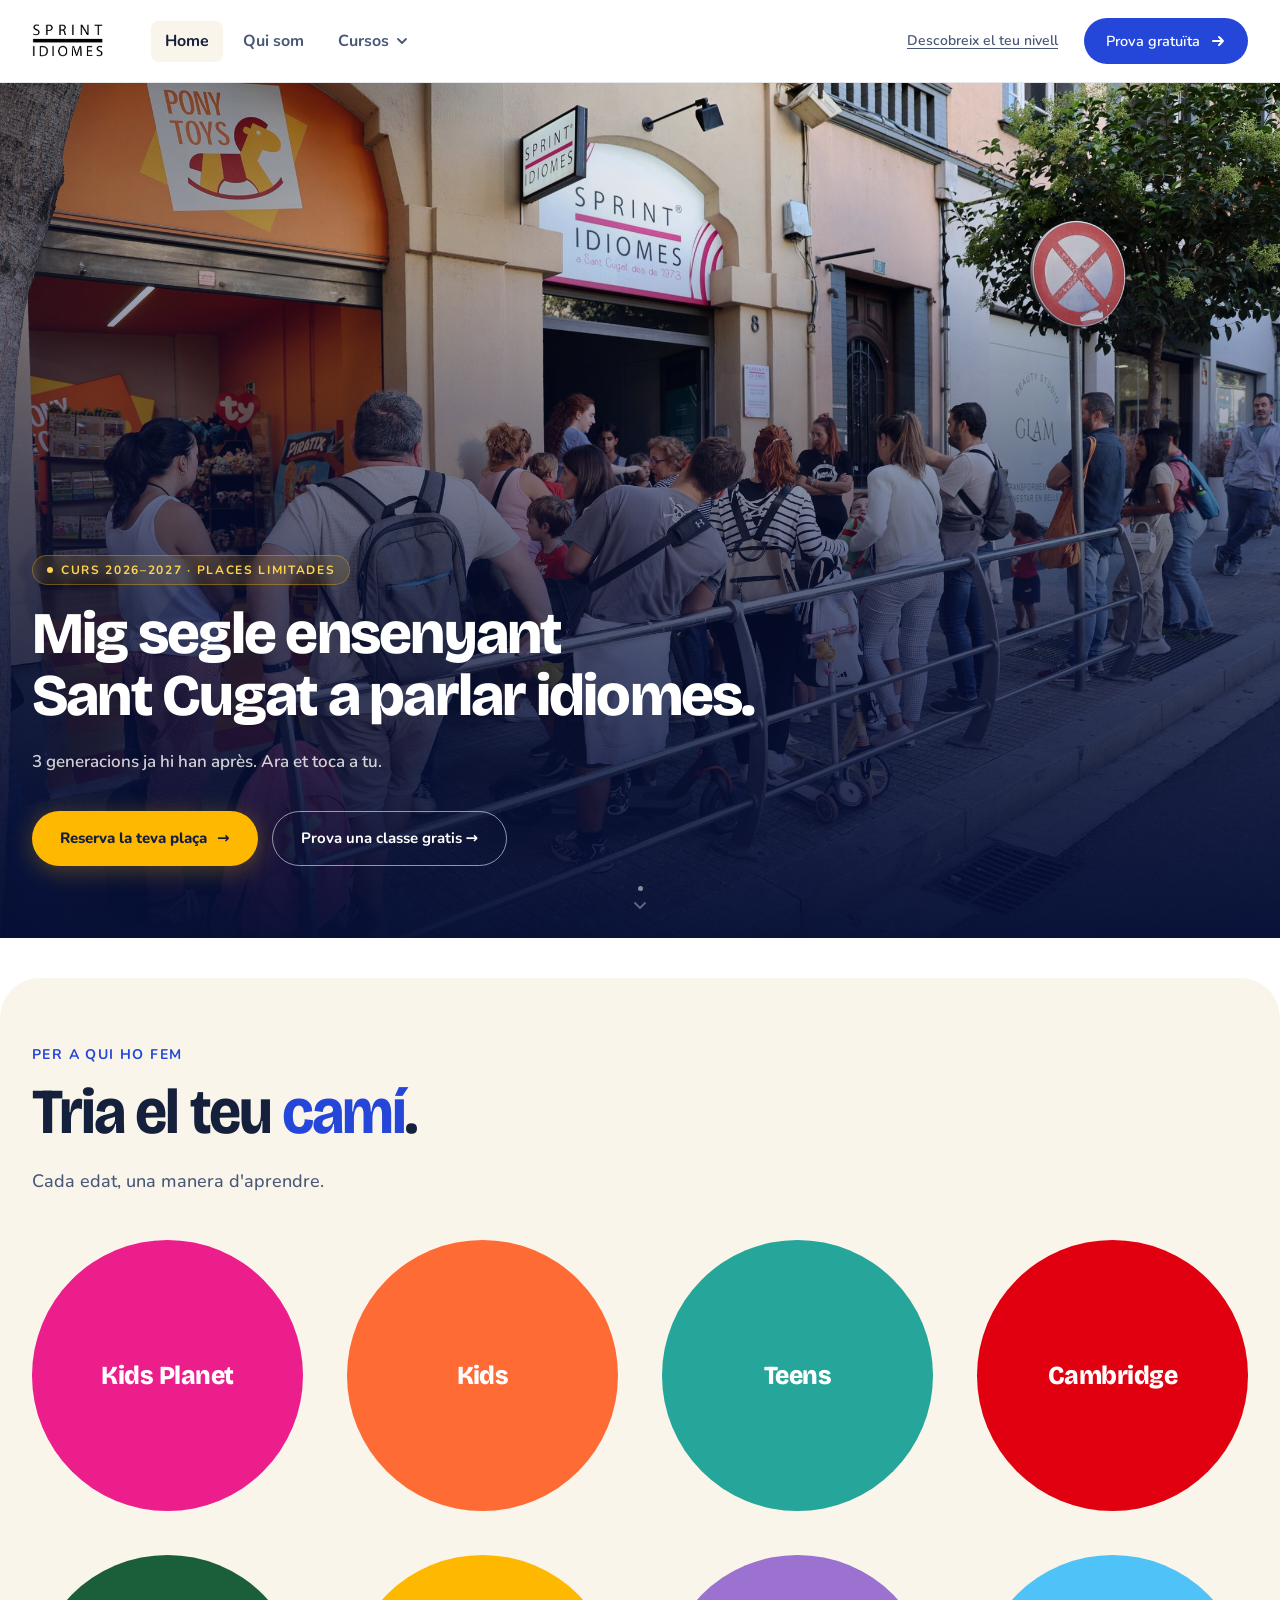
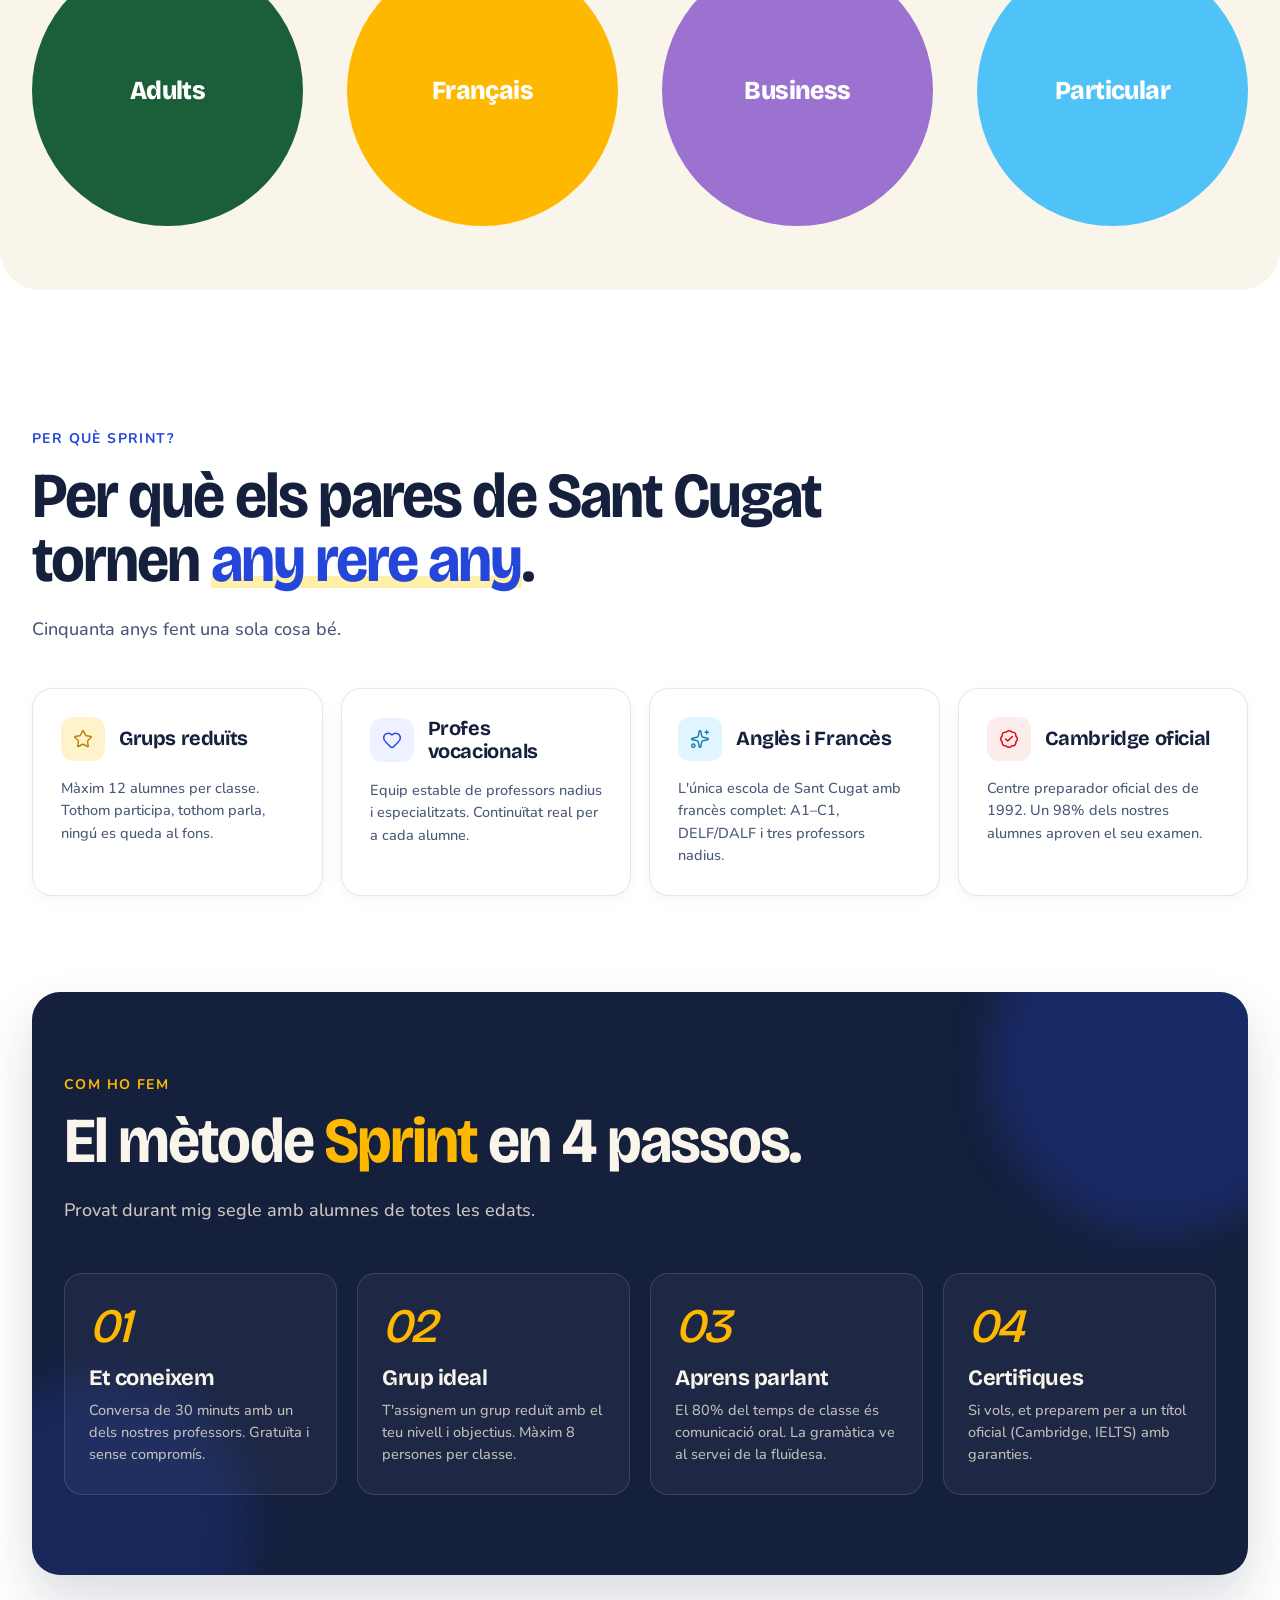
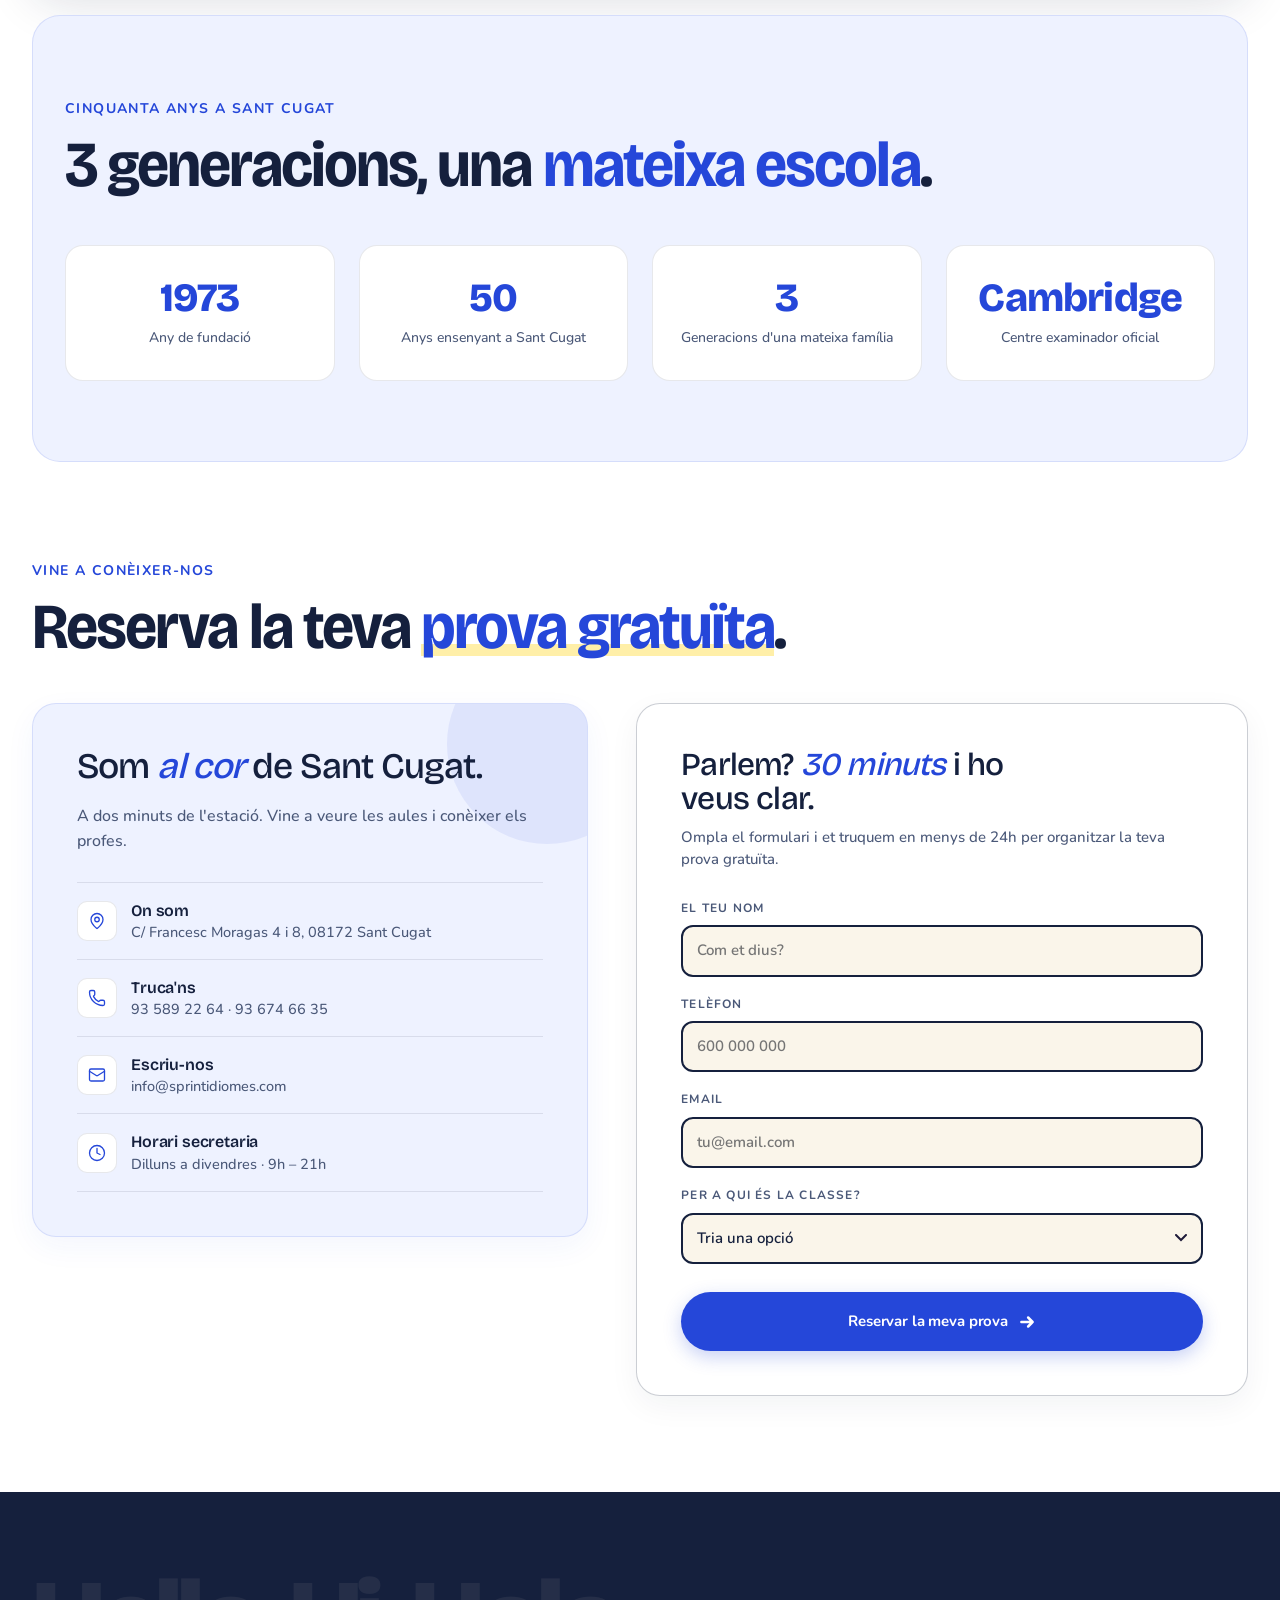
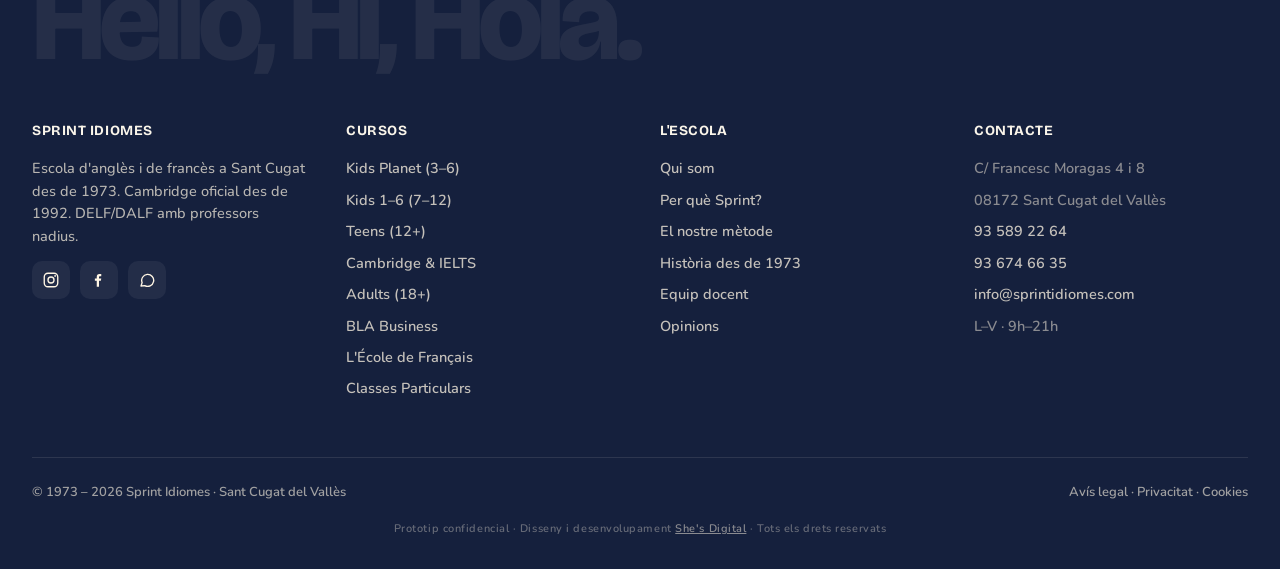
==== index.html @ 9c5e2394 "Desapila les icones de les targetes "per què" i treu l'accent de vora - Icona i títol ara en línia (" ====
<!doctype html>
<html lang="ca">
<head>
<meta charset="utf-8" />
<meta name="viewport" content="width=device-width,initial-scale=1" />
<title>Sprint Idiomes · Escola d'anglès i de francès a Sant Cugat des de 1973</title>
<meta name="description" content="Anglès i francès per a nens, joves, adults i empreses a Sant Cugat. Kids, Teens, Adults, Cambridge, IELTS, DELF/DALF i BLA Business. 50 anys formant idiomes." />
<script>
  /* Si s'arriba amb una àncora (p.ex. des d'una altra pàgina cap a #contacte),
     evita l'scroll animat per tota la pàgina: salta a l'instant i recupera
     el scroll suau només per als clics posteriors dins la mateixa pàgina. */
  if (location.hash) {
    document.documentElement.style.scrollBehavior = 'auto';
    window.addEventListener('load', function () {
      setTimeout(function () { document.documentElement.style.scrollBehavior = ''; }, 0);
    });
  }
</script>
<link rel="preconnect" href="https://fonts.googleapis.com">
<link rel="preconnect" href="https://fonts.gstatic.com" crossorigin>
<link href="https://fonts.googleapis.com/css2?family=Bricolage+Grotesque:opsz,wdth,wght@12..96,75..100,300..700&family=Nunito:wght@400;500;600;700&display=swap" rel="stylesheet">
<style>
:root{
  --cream:#FAF5EA;
  --cream-2:#F1E9D5;
  --ink:#15203D;
  --ink-soft:#4A5878;
  --blue:#2547D9;
  --blue-soft:#3B5DE8;
  --yellow:#FFB800;
  --yellow-soft:#FFEFA8;
  --accent:#2547D9;
  --pink:#F2DACC;
  --sky:#D9E2EF;
  --mint:#D7E2D5;
  --violet:#DDD8EA;
  --line:rgba(21,32,61,.1);
  --line-strong:rgba(21,32,61,.22);
  --font-display:"Bricolage Grotesque",ui-sans-serif,system-ui,sans-serif;
  --font-body:"Nunito",ui-sans-serif,system-ui,sans-serif;
}
*{box-sizing:border-box;margin:0;padding:0}
html{scroll-behavior:smooth}
body{
  font-family:var(--font-body);
  background:#ffffff;
  color:var(--ink);
  line-height:1.55;
  font-size:16px;
  overflow-x:hidden;
  font-weight:500;
}
img{max-width:100%;display:block}
a{color:inherit;text-decoration:none}
button{font:inherit;cursor:pointer;border:none;background:none;color:inherit}

/* ---------- FOCUS (teclat) ---------- */
:focus-visible{outline:2px solid var(--yellow);outline-offset:3px;border-radius:inherit}

/* ---------- BG DECORATION ---------- */
.bg-shapes{display:none}

main, nav, footer{position:relative;z-index:1}

/* ---------- NAV ---------- */
.nav{
  position:sticky;top:0;z-index:200;
  background:rgba(255,255,255,.95);
  backdrop-filter:blur(14px);
  -webkit-backdrop-filter:blur(14px);
  border-bottom:1px solid var(--line);
}
.nav-inner{
  max-width:1480px;margin:0 auto;
  padding:18px 32px;
  display:flex;align-items:center;justify-content:space-between;gap:24px;
}
.logo{
  display:inline-flex;flex-direction:column;align-items:stretch;
  font-family:var(--font-display);
  font-weight:500;
  font-size:13px;
  letter-spacing:.12em;
  line-height:1;
  color:var(--ink);
  font-variation-settings:"wdth" 100;
  text-transform:uppercase;
  padding:2px 0;
}
.logo .lw{display:block;text-align:center}
.logo .lr{
  display:block;
  height:3px;
  background:var(--ink);
  margin:4px 0;
  border-radius:1px;
}
.logo:hover{color:var(--blue)}
.logo:hover .lr{background:var(--blue);transition:background .2s}
.logo .lw,.logo .lr{transition:all .2s}
.nav-links{
  display:flex;gap:30px;
  font-size:15px;
  font-weight:600;
}
.nav-links a{
  position:relative;padding:4px 0;color:var(--ink-soft);
  transition:color .2s;
}
.nav-links a:hover{color:var(--blue)}
.nav-links a::after{
  content:"";position:absolute;left:0;bottom:-2px;
  width:0;height:3px;background:var(--yellow);border-radius:3px;
  transition:width .3s ease;
}
.nav-links a:hover::after{width:100%}
.nav-cta{display:flex;gap:12px;align-items:center}
.btn{
  display:inline-flex;align-items:center;gap:10px;
  padding:12px 22px;
  border-radius:100px;
  font-size:15px;
  font-weight:600;
  transition:all .25s ease;
  border:1px solid transparent;
  font-family:var(--font-body);
}
.btn-ghost{color:var(--ink);border-color:var(--line-strong);background:transparent}
.btn-ghost:hover{background:var(--ink);color:var(--cream);border-color:var(--ink)}
.btn-yellow{background:var(--yellow);color:var(--ink);box-shadow:0 6px 18px rgba(255,184,0,.25)}
.btn-yellow:hover{transform:translateY(-2px);box-shadow:0 12px 28px rgba(255,184,0,.35)}
.btn .arrow{width:16px;height:16px;transition:transform .25s}
.btn:hover .arrow{transform:translateX(4px)}
.btn-lang{
  font-size:12px;color:var(--ink-soft);
  border:1px solid var(--line-strong);padding:8px 12px;border-radius:100px;
  font-weight:600;letter-spacing:.04em;background:transparent;
}
.btn-lang:hover{border-color:var(--ink);color:var(--ink)}

/* ---------- PORTADA CAMPANYA ---------- */
/* Carrusel de fotos — per canviar-les, substitueix els fitxers a img-portada/ */
.portada-slideshow{
  position:absolute;inset:0;
  z-index:0;
}
.portada-slide{
  position:absolute;inset:0;
  background-size:cover;
  background-position:center 35%;
  opacity:0;
  transition:opacity 1.8s ease-in-out;
}
.portada-slide.is-active{opacity:1}
.portada{
  position:relative;
  height:95vh;
  min-height:580px;
  max-height:980px;
  overflow:hidden;
  display:flex;
  flex-direction:column;
  justify-content:flex-end;
  /* Placeholder quan no hi ha imatge: gradient de marca amb profunditat */
  background:
    radial-gradient(ellipse 80% 60% at 70% 30%, rgba(37,71,217,.25) 0%, transparent 70%),
    linear-gradient(160deg, #060F36 0%, #0D1A55 45%, #111E60 100%);
}
/* Filigrana "1973" de fons — dona profunditat sense imatge */
.portada-deco{
  position:absolute;
  right:-20px;top:50%;
  transform:translateY(-55%);
  font-family:var(--font-display);
  font-size:clamp(180px,28vw,400px);
  font-weight:900;letter-spacing:-0.05em;line-height:1;
  color:rgba(255,255,255,.035);
  user-select:none;pointer-events:none;
  z-index:1;
}
.portada-overlay{
  position:absolute;inset:0;z-index:2;
  background:
    linear-gradient(to top, rgba(6,15,54,.97) 0%, rgba(6,15,54,.65) 40%, rgba(6,15,54,.08) 80%, transparent 100%),
    linear-gradient(to right, rgba(6,15,54,.35) 0%, transparent 55%);
  pointer-events:none;
}
.portada-content{
  position:relative;z-index:3;
  width:100%;max-width:1480px;
  margin:0 auto;
  padding:0 32px 72px;
}
.portada-badge{
  display:inline-flex;align-items:center;gap:8px;
  background:rgba(255,184,0,.1);
  border:1px solid rgba(255,184,0,.35);
  color:#FFD54F;
  font-family:var(--font-body);
  font-size:12px;font-weight:700;letter-spacing:.14em;text-transform:uppercase;
  border-radius:99px;padding:5px 14px;
  margin-bottom:18px;
  backdrop-filter:blur(6px);
}
.portada-dot{
  width:6px;height:6px;border-radius:50%;
  background:#FFD54F;
  animation:pd-pulse 2s ease-in-out infinite;
  flex-shrink:0;
}
@keyframes pd-pulse{0%,100%{opacity:1}50%{opacity:.25}}
.portada-title{
  font-family:var(--font-display);
  font-size:clamp(34px,4.6vw,64px);
  font-weight:900;letter-spacing:-0.03em;line-height:1.05;
  color:#fff;
  margin:0 0 22px;
  max-width:760px;
}
.portada-sub{
  font-family:var(--font-body);
  font-size:17px;font-weight:600;
  color:rgba(255,255,255,.80);
  margin:0 0 36px;
}
/* Grup CTA: botó primari + link secundari */
.portada-cta-group{
  display:flex;align-items:center;gap:22px;
  flex-wrap:wrap;
  margin-bottom:28px;
}
.portada-ctas{display:flex;gap:14px;flex-wrap:wrap}
.portada-cta{
  display:inline-flex;align-items:center;gap:10px;
  background:var(--yellow);color:var(--ink);
  font-family:var(--font-body);font-size:15px;font-weight:800;
  border-radius:100px;padding:15px 28px;
  text-decoration:none;
  transition:background .2s,transform .15s,box-shadow .2s;
  box-shadow:0 4px 24px rgba(255,184,0,.3);
  white-space:nowrap;
}
.portada-cta span{display:inline-block;transition:transform .2s}
.portada-cta-ghost{
  display:inline-flex;align-items:center;gap:10px;
  color:#fff;
  font-family:var(--font-body);font-size:15px;font-weight:700;
  border:1.5px solid rgba(255,255,255,.55);
  border-radius:100px;padding:15px 28px;
  text-decoration:none;
  white-space:nowrap;
  transition:border-color .2s,background .2s;
}
.portada-cta-ghost:hover{border-color:#fff;background:rgba(255,255,255,.1)}
.portada-cta:hover{background:#FFD000;transform:translateY(-2px);box-shadow:0 8px 32px rgba(255,184,0,.45)}
.portada-cta:hover span{transform:translateX(4px)}
.portada-cta-sec{
  font-family:var(--font-body);font-size:14px;font-weight:600;
  color:rgba(255,255,255,.88);
  text-decoration:none;
  display:inline-flex;align-items:center;gap:6px;
  transition:color .2s;
  white-space:nowrap;
}
.portada-cta-sec:hover{color:rgba(255,255,255,.9)}
/* Tira de confiança sota el CTA */
.portada-trust{
  display:flex;align-items:center;
  flex-wrap:wrap;gap:0;
}
.portada-trust-item{
  font-family:var(--font-body);
  font-size:12px;
  color:rgba(255,255,255,.82);
  display:flex;align-items:center;gap:5px;
  line-height:1;
}
.portada-trust-item strong{color:rgba(255,255,255,.7);font-weight:700}
.portada-trust-sep{
  width:1px;height:14px;
  background:rgba(255,255,255,.12);
  margin:0 14px;
}
/* Indicador de scroll */
.portada-scroll{
  position:absolute;
  bottom:24px;left:50%;
  transform:translateX(-50%);
  z-index:4;
  display:flex;flex-direction:column;align-items:center;gap:5px;
  animation:pd-scroll 2.4s ease-in-out infinite;
  cursor:pointer;
}
.portada-scroll-dot{
  width:5px;height:5px;border-radius:50%;
  background:rgba(255,255,255,.5);
}
.portada-scroll svg{
  width:18px;height:18px;
  stroke:rgba(255,255,255,.35);
  display:block;
}
@keyframes pd-scroll{
  0%,100%{transform:translateX(-50%) translateY(0);opacity:.6}
  50%{transform:translateX(-50%) translateY(6px);opacity:.9}
}

/* ---------- HERO ---------- */
.hero{
  position:relative;
  padding:50px 32px 60px;
  max-width:1320px;margin:0 auto;
  overflow:hidden;
}
.hero-grid{
  display:grid;
  grid-template-columns:1fr;
}
.hero-badge{
  display:inline-flex;align-items:center;gap:8px;
  background:var(--cream-2);
  border:1px solid var(--line-strong);
  padding:8px 16px;border-radius:100px;
  font-size:13px;font-weight:600;
  color:var(--ink);
  margin-bottom:24px;
  box-shadow:0 2px 8px rgba(21,32,61,.04);
}
.hero-badge .pulse{
  width:8px;height:8px;border-radius:50%;background:var(--blue);
  animation:pulse 1.4s ease-in-out infinite;
}
@keyframes pulse{
  0%,100%{transform:scale(1);opacity:1}
  50%{transform:scale(1.4);opacity:.7}
}
.hero-title{
  font-family:var(--font-display);
  font-weight:700;
  font-size:clamp(40px,5vw,68px);
  line-height:1;
  letter-spacing:-0.03em;
  font-variation-settings:"wdth" 90;
  color:var(--ink);
  margin-bottom:24px;
}
.hero-title .scribble{
  position:relative;display:inline-block;color:var(--blue);
  font-style:italic;
}
.hero-rotator{
  display:inline-flex;align-items:baseline;
  height:1em;overflow:hidden;vertical-align:baseline;
}
.hero-rotator-track{
  display:flex;flex-direction:column;
  animation:rot 12s steps(1) infinite;
}
.hero-rotator-track > span{
  height:1em;line-height:1;white-space:nowrap;
  color:var(--blue);
}
@keyframes rot{
  0%,18%{transform:translateY(0)}
  20%,38%{transform:translateY(-1em)}
  40%,58%{transform:translateY(-2em)}
  60%,78%{transform:translateY(-3em)}
  80%,98%{transform:translateY(-4em)}
  100%{transform:translateY(-5em)}
}
.hero-body-row{
  display:flex;align-items:center;gap:56px;
  margin-bottom:40px;
}
.hero-lead{
  font-size:19px;line-height:1.6;color:var(--ink-soft);
  flex:1;margin-bottom:0;
}
.hero-lead strong{color:var(--ink);font-weight:800}
.hero-actions{display:flex;gap:14px;flex-wrap:wrap;flex-shrink:0;margin-bottom:0}
.hero-actions .btn{font-size:15px;padding:16px 26px}
.hero-meta-row{
  display:grid;
  grid-template-columns:repeat(4,1fr);
  gap:0;
  padding-top:28px;border-top:1px solid var(--line);
  margin-top:8px;
}
.meta-stat{
  padding:0 32px;
  border-right:1px solid var(--line);
}
.meta-stat:first-child{padding-left:0}
.meta-stat:last-child{border-right:none;padding-right:0}
.meta-stat .n{
  font-family:var(--font-display);
  font-weight:800;
  font-size:38px;line-height:1;color:var(--ink);
  letter-spacing:-0.03em;
}
.meta-stat .n .accent{color:var(--blue)}
.meta-stat .l{
  font-size:13px;font-weight:600;color:var(--ink-soft);
  margin-top:6px;
}


/* ---------- SECTION ---------- */
section{padding:96px 32px;max-width:1480px;margin:0 auto;position:relative}
section#metode,section#opinions{padding-top:0;padding-bottom:0}
.eyebrow{
  font-family:var(--font-body);
  font-size:14px;
  color:var(--blue);
  font-weight:700;
  letter-spacing:.1em;
  text-transform:uppercase;
  display:inline-flex;align-items:center;gap:8px;
  margin-bottom:14px;
}
.section-title{
  font-family:var(--font-display);
  font-weight:700;
  font-size:clamp(36px,5vw,72px);
  line-height:1;
  letter-spacing:-0.03em;
  font-variation-settings:"wdth" 92;
  max-width:880px;
  margin-bottom:24px;
}
.section-title em{font-style:normal;color:var(--blue)}
.section-title .hl{
  position:relative;
  display:inline-block;
  font-style:normal;
  color:var(--blue);
}
.section-title .hl::after{
  content:"";position:absolute;
  left:0;right:0;bottom:.06em;
  height:.18em;
  background:var(--yellow-soft);
  z-index:-1;
}
.section-lead{font-size:18px;color:var(--ink-soft);max-width:580px;line-height:1.55;margin-top:14px}
.section-head{
  margin-bottom:44px;
}

/* ---------- AUDIENCE BUBBLES ---------- */
#per-a-qui{
  background:var(--cream);
  border-radius:40px;
  padding-top:64px;
  padding-bottom:64px;
  margin-top:40px;
  margin-bottom:40px;
}
.audience{
  display:grid;
  grid-template-columns:repeat(4,1fr);
  gap:44px;
  margin-top:32px;
}
.bubble{
  position:relative;
  aspect-ratio:1/1;
  width:100%;min-height:0;min-width:0;
  max-width:300px;margin:0 auto;
  border-radius:50%;
  border:none;
  display:flex;
  flex-direction:column;
  align-items:center;justify-content:center;
  text-align:center;padding:18px 14px;
  box-shadow:none;
  transition:transform .2s ease;
  cursor:pointer;
  color:#fff;
}
.bubble:hover{
  transform:scale(1.04);
}
.bubble .b-name{
  font-family:var(--font-display);
  font-weight:800;
  font-size:26px;
  line-height:1.05;
  letter-spacing:-0.02em;
  color:inherit;
  font-variation-settings:"wdth" 95;
}
.bubble.a1{background:#EC1E8C}
.bubble.a2{background:#FF6B35}
.bubble.a3{background:#26A69A}
.bubble.a4{background:#1B5E3A}
.bubble.a5{background:#E1000F}
.bubble.a6{background:#FFB800}
.bubble.a7{background:#9B72CF}
.bubble.a9{background:#4FC3F7}


/* ---------- WHY US ---------- */
.why{
  display:grid;grid-template-columns:repeat(4,1fr);gap:18px;margin-top:24px;
}
.why-card{
  position:relative;
  background:#fff;border:1px solid var(--line);
  border-radius:20px;padding:28px;
  box-shadow:0 4px 14px rgba(21,32,61,.04);
  transition:transform .25s, box-shadow .25s, border-color .25s;
}
.why-card:hover{transform:translateY(-4px);box-shadow:0 14px 32px rgba(21,32,61,.09);border-color:var(--line-strong)}
.why-head{display:flex;align-items:center;gap:14px;margin-bottom:16px}
.why-card .icon{
  width:44px;height:44px;border-radius:12px;
  display:grid;place-items:center;
  background:var(--cream-2);
  color:var(--blue);
  font-size:20px;
  flex-shrink:0;
}
.why-card.w1 .icon{background:#FFF3CC;color:#B8860B}
.why-card.w2 .icon{background:#EEF1FF;color:var(--blue)}
.why-card.w3 .icon{background:#E0F5FF;color:#1880A8}
.why-card.w4 .icon{background:#FDECEC;color:#E1000F}
.why-card:hover .icon{transform:scale(1.05);transition:transform .25s}
.why-card h3{
  font-family:var(--font-display);
  font-weight:700;font-size:20px;line-height:1.15;
  letter-spacing:-0.02em;margin:0;
}
.why-card p{font-size:14.5px;color:var(--ink-soft);line-height:1.55}

/* ---------- COURSES ---------- */
.courses-grid{
  display:grid;
  grid-template-columns:repeat(12,1fr);
  gap:20px;
}
.course{
  position:relative;
  background:#fff;
  border:1px solid var(--line);
  border-radius:20px;
  padding:30px;
  min-height:300px;
  display:flex;flex-direction:column;justify-content:space-between;
  transition:transform .3s ease, box-shadow .3s ease, border-color .3s ease;
  box-shadow:0 4px 16px rgba(21,32,61,.04);
  overflow:hidden;
}
.course:hover{transform:translateY(-5px);box-shadow:0 16px 36px rgba(21,32,61,.1);border-color:var(--line-strong)}
.course .c-tag{
  display:inline-flex;align-items:center;gap:6px;
  background:var(--cream-2);color:var(--ink);
  font-size:11px;font-weight:700;letter-spacing:.1em;text-transform:uppercase;
  padding:5px 10px;border-radius:100px;
  align-self:flex-start;
  border:1px solid var(--line);
}
.course .c-age{
  font-family:var(--font-display);
  font-style:italic;
  font-size:17px;font-weight:600;color:var(--blue);
  margin-top:12px;line-height:1;
  letter-spacing:-0.01em;
  text-transform:uppercase;
  opacity:.85;
}
.course .c-title{
  font-family:var(--font-display);
  font-weight:600;font-size:34px;line-height:1.02;
  letter-spacing:-0.025em;
  margin-top:14px;
  font-variation-settings:"wdth" 92;
  color:var(--ink);
}
.course .c-desc{
  margin-top:14px;font-size:15px;color:var(--ink-soft);line-height:1.55;
}
.course .c-foot{
  display:flex;justify-content:space-between;align-items:flex-end;
  margin-top:24px;
}
.course .c-pills{display:flex;gap:6px;flex-wrap:wrap}
.course .c-pills span{
  background:var(--cream-2);
  font-size:11px;font-weight:700;letter-spacing:.06em;text-transform:uppercase;
  padding:5px 9px;border-radius:100px;color:var(--ink-soft);
}
.course .c-arrow{
  width:44px;height:44px;border-radius:50%;
  border:1px solid var(--line-strong);background:#fff;
  display:grid;place-items:center;
  font-size:18px;font-weight:600;color:var(--ink);
  transition:all .25s;
}
.course:hover .c-arrow{background:var(--blue);color:#fff;border-color:var(--blue);transform:rotate(-45deg)}
/* Cards — colores alineados con globos */
.c-kids{
  grid-column:span 4;
  background:linear-gradient(160deg,#FFE4F0 0%,#fff 55%);
  border-top:4px solid #EC1E8C;
}
.c-kids .c-age{color:#EC1E8C}
.c-kids .c-pills span{background:#FFE4F0;color:#C4507A}
.c-kids:hover .c-arrow{background:#EC1E8C;border-color:#EC1E8C;color:#fff}

.c-teens{
  grid-column:span 4;
  background:linear-gradient(160deg,#FFE8DE 0%,#fff 55%);
  border-top:4px solid #FF6B35;
}
.c-teens .c-age{color:#FF6B35}
.c-teens .c-pills span{background:#FFE8DE;color:#C44E1A}
.c-teens:hover .c-arrow{background:#FF6B35;border-color:#FF6B35;color:#fff}

.c-adults{
  grid-column:span 4;
  background:linear-gradient(160deg,#DDF4FF 0%,#fff 55%);
  border-top:4px solid #4FC3F7;
}
.c-adults .c-age{color:#2AABE0}
.c-adults .c-pills span{background:#DDF4FF;color:#1880A8}
.c-adults:hover .c-arrow{background:#4FC3F7;border-color:#4FC3F7;color:#fff}

.c-cambridge{
  grid-column:span 4;
  background:linear-gradient(135deg,#6B3FAA 0%,#3D2080 100%);
  color:#fff;border-color:transparent;
}
.c-cambridge .c-tag{background:rgba(255,255,255,.12);color:#fff;border-color:rgba(255,255,255,.18)}
.c-cambridge .c-desc{color:rgba(255,255,255,.72)}
.c-cambridge .c-title{color:#fff}
.c-cambridge .c-pills span{background:rgba(255,255,255,.18);color:#D4B8FF;border:1px solid rgba(212,184,255,.2)}
.c-cambridge .c-arrow{background:rgba(255,255,255,.1);border-color:rgba(255,255,255,.2);color:#fff}
.c-cambridge .c-age{color:#D4B8FF}
.c-cambridge:hover{box-shadow:0 16px 36px rgba(107,63,170,.4)}
.c-cambridge:hover .c-arrow{background:#D4B8FF;color:#3D2080;border-color:#D4B8FF}
.c-cambridge .deco{color:rgba(255,255,255,.06)}

.c-adults-main{
  grid-column:span 4;
  background:linear-gradient(160deg,#DFF3E0 0%,#fff 55%);
  border-top:4px solid #1B5E3A;
}
.c-adults-main .c-age{color:#1B5E3A}
.c-adults-main .c-pills span{background:#DFF3E0;color:#2E7D3A}
.c-adults-main:hover .c-arrow{background:#1B5E3A;border-color:#1B5E3A;color:#fff}

.c-business{
  grid-column:span 4;
  background:linear-gradient(135deg,#3D1F5C 0%,#9B72CF 60%,#1A0B2E 100%);
  color:#fff;
  border-color:transparent;
}
.c-business .c-tag{background:rgba(255,255,255,.12);color:#fff;border-color:rgba(255,255,255,.18)}
.c-business .c-age{color:#D8B4FE;opacity:1}
.c-business .c-title{color:#fff}
.c-business .c-desc{color:rgba(255,255,255,.75)}
.c-business .c-pills span{background:rgba(255,255,255,.18);color:#D8B4FE;border:1px solid rgba(216,180,254,.25)}
.c-business .c-arrow{background:rgba(255,255,255,.12);border-color:rgba(255,255,255,.2);color:#fff;width:52px;height:52px;font-size:20px}
.c-business:hover{box-shadow:0 16px 40px rgba(107,15,51,.45)}
.c-business:hover .c-arrow{background:#D8B4FE;color:#3D1F5C;border-color:#D8B4FE}
.c-business .deco{color:rgba(255,255,255,.06)}
.c-french{
  grid-column:span 4;
  background:linear-gradient(135deg,#1220A0 0%,#2547D9 65%,#1A38C4 100%);
  color:#fff;border-color:transparent;
}
.c-french .c-tag{background:rgba(255,255,255,.12);color:#fff;border-color:rgba(255,255,255,.18)}
.c-french .c-age{color:#FFEFA8}
.c-french .c-title{color:#fff}
.c-french .c-desc{color:rgba(255,255,255,.78)}
.c-french .c-pills span{background:rgba(255,255,255,.1);color:rgba(255,255,255,.9)}
.c-french .c-arrow{background:rgba(255,255,255,.12);border-color:rgba(255,255,255,.2);color:#fff}
.c-french:hover{box-shadow:0 20px 48px rgba(18,32,160,.4);border-color:transparent}
.c-french:hover .c-arrow{background:#FFEFA8;color:var(--ink);border-color:#FFEFA8}
.c-french .deco{color:rgba(255,255,255,.055);font-size:160px}
.c-french-inner{display:grid;grid-template-columns:1fr 1fr 1fr;gap:24px;margin-top:20px}
.c-french-pill{
  background:rgba(255,255,255,.06);border:1px solid rgba(255,255,255,.14);
  border-radius:14px;padding:16px 20px;
}
.c-french-pill .fp-label{font-size:11px;font-weight:700;letter-spacing:.1em;text-transform:uppercase;color:rgba(255,255,255,.5);margin-bottom:6px}
.c-french-pill .fp-val{font-family:var(--font-display);font-weight:600;font-size:18px;color:#fff;letter-spacing:-0.01em}

/* decorative shapes inside course */
.course .deco{
  position:absolute;
  font-family:var(--font-display);
  font-weight:700;
  font-size:160px;
  letter-spacing:-0.05em;
  color:rgba(21,32,61,.055);
  bottom:-50px;right:-10px;
  pointer-events:none;
  line-height:1;
  font-style:italic;
  user-select:none;
}
.c-cambridge .deco{color:rgba(255,255,255,.05)}

/* ---------- METHOD ---------- */
.method{
  background:var(--ink);color:var(--cream);
  border-radius:28px;
  padding:80px 32px;
  position:relative;overflow:hidden;
  box-shadow:0 24px 50px rgba(21,32,61,.16);
}
.method::before{
  content:"";position:absolute;
  top:-100px;right:-80px;width:340px;height:340px;border-radius:50%;
  background:var(--blue);opacity:.25;filter:blur(20px);
}
.method::after{
  content:"";position:absolute;
  bottom:-100px;left:-80px;width:300px;height:300px;border-radius:50%;
  background:var(--blue);opacity:.18;filter:blur(20px);
}
.method .eyebrow{color:var(--yellow)}
.method .section-title{color:var(--cream)}
.method .section-title em{color:var(--yellow)}
.method .section-title .hl{color:var(--yellow)}
.method .section-title .hl::after{background:rgba(255,184,0,.22)}
.method-grid{
  display:grid;grid-template-columns:repeat(4,1fr);gap:20px;
  margin-top:48px;position:relative;z-index:1;
}
.method-step{
  background:rgba(255,255,255,.04);
  border:1px solid rgba(255,255,255,.12);
  border-radius:18px;padding:28px 24px;
  transition:all .3s;
}
.method-step:hover{
  background:rgba(255,255,255,.08);
  transform:translateY(-4px);
  border-color:rgba(255,255,255,.25);
}
.method-step .step-num{
  font-family:var(--font-display);
  font-weight:500;
  font-style:italic;
  font-size:48px;line-height:1;
  letter-spacing:-0.04em;
  margin-bottom:16px;
  display:inline-block;
  color:var(--yellow);
}
.method-step h3{
  font-family:var(--font-display);font-weight:700;
  font-size:22px;line-height:1.1;letter-spacing:-0.02em;
  margin-bottom:10px;color:var(--cream);
}
.method-step p{font-size:14.5px;color:rgba(255,246,228,.72);line-height:1.5}

.polaroid{display:none}


/* ---------- TESTIMONIALS ---------- */
.testimonials-wrap{
  background:#EEF2FF;
  border-radius:28px;
  padding:80px 32px;
  margin-top:40px;
  border:1px solid rgba(37,71,217,.12);
}
.legacy-grid{
  display:grid;grid-template-columns:repeat(4,1fr);gap:24px;margin-top:48px;
}
.legacy-stat{
  background:#fff;border:1px solid var(--line);border-radius:18px;
  padding:32px 24px;text-align:center;
}
.legacy-stat .n{
  font-family:var(--font-display);font-weight:800;
  font-size:40px;line-height:1;letter-spacing:-0.02em;color:var(--blue);
  margin-bottom:10px;
}
.legacy-stat .l{font-size:14px;color:var(--ink-soft);line-height:1.4}

/* ---------- CONTACT ---------- */
.contact{
  display:grid;grid-template-columns:1fr 1.1fr;gap:48px;align-items:start;
}
.contact-info-card{
  background:#EEF2FF;border:1px solid rgba(37,71,217,.12);
  border-radius:24px;padding:44px;
  box-shadow:0 10px 30px rgba(37,71,217,.05);
  position:relative;overflow:hidden;
}
.contact-info-card::before{
  content:"";position:absolute;
  top:-60px;right:-60px;width:200px;height:200px;border-radius:50%;
  background:var(--blue);opacity:.08;
}
.contact-info-card h3{
  font-family:var(--font-display);font-weight:500;
  font-size:36px;line-height:1.05;letter-spacing:-0.025em;
  margin-bottom:18px;position:relative;
}
.contact-info-card h3 em{font-style:italic;color:var(--blue);font-weight:500}
.contact-info-card .info-text{
  font-size:16px;color:var(--ink-soft);margin-bottom:28px;
  position:relative;line-height:1.55;
}
.info-block{
  position:relative;
  padding:16px 0;
  border-top:1px solid var(--line);
  display:flex;align-items:center;gap:14px;
}
.info-block:last-child{border-bottom:1px solid var(--line)}
.info-block .ico{
  width:40px;height:40px;border-radius:10px;
  background:#fff;border:1px solid var(--line);
  display:grid;place-items:center;font-size:16px;
  flex-shrink:0;color:var(--blue);
}
.info-block .info-text-block{font-size:14.5px;color:var(--ink-soft);line-height:1.45}
.info-block .info-text-block strong{
  display:block;font-family:var(--font-display);
  font-weight:600;color:var(--ink);font-size:16px;letter-spacing:-0.01em;
}
.info-block a:hover{color:var(--blue)}

.contact-form{
  background:#fff;border:1px solid var(--line-strong);
  border-radius:24px;padding:44px;
  box-shadow:0 10px 30px rgba(21,32,61,.05);
  position:relative;overflow:hidden;
}
.contact-form .scribble-deco{display:none}
.contact-form h3{
  font-family:var(--font-display);font-weight:500;
  font-size:32px;line-height:1.05;letter-spacing:-0.025em;
  margin-bottom:10px;max-width:380px;
}
.contact-form h3 em{font-style:italic;color:var(--blue);font-weight:500}
.contact-form .lead{font-size:15px;color:var(--ink-soft);margin-bottom:28px;line-height:1.5}
.field{margin-bottom:18px}
.field label{
  font-size:12px;font-weight:700;letter-spacing:.1em;text-transform:uppercase;
  color:var(--ink-soft);display:block;margin-bottom:8px;
}
.field input,.field select,.field textarea{
  width:100%;background:var(--cream);
  border:2px solid var(--ink);
  border-radius:12px;
  font:inherit;font-size:15px;font-weight:600;color:var(--ink);
  padding:12px 14px;outline:none;
  transition:all .2s;
}
.field input:focus,.field select:focus,.field textarea:focus{
  background:#fff;
  box-shadow:0 0 0 3px var(--yellow);
}
.field select{
  appearance:none;cursor:pointer;
  background-image:url("data:image/svg+xml;utf8,<svg xmlns='http://www.w3.org/2000/svg' width='12' height='8' viewBox='0 0 12 8'><path d='M1 1l5 5 5-5' stroke='%231F1B3A' stroke-width='2' fill='none' stroke-linecap='round'/></svg>");
  background-repeat:no-repeat;background-position:right 14px center;
  padding-right:36px;
}
.btn-submit{
  width:100%;
  background:var(--blue);color:#fff;
  padding:18px;border-radius:100px;
  font-size:15px;font-weight:700;letter-spacing:-0.01em;
  border:none;
  box-shadow:0 6px 18px rgba(37,71,217,.25);
  margin-top:10px;
  transition:all .2s;
  display:inline-flex;justify-content:center;align-items:center;gap:10px;
}
.btn-submit:hover{transform:translateY(-2px);box-shadow:0 12px 28px rgba(37,71,217,.35);background:var(--blue-soft)}
.btn-submit:active{transform:translateY(0);box-shadow:0 3px 10px rgba(37,71,217,.2)}

/* ---------- RESPONSIVE ---------- */
@media (max-width:960px){
  .portada{height:85vh;min-height:520px}
  .portada-content{padding:0 22px 56px}
  .portada-deco{font-size:clamp(120px,22vw,260px);right:-10px}
  .portada-trust{gap:0}
  .nav-links{display:none}
  .nav-cta .btn-ghost{display:none}
  .hero-grid{grid-template-columns:1fr}
  .hero-body-row{flex-direction:column;align-items:flex-start;gap:24px}
  .hero-meta-row{grid-template-columns:repeat(2,1fr)}
  .meta-stat:nth-child(2){border-right:none;padding-right:0}
  .meta-stat:nth-child(3){padding-left:0;border-right:1px solid var(--line)}
  .hero{padding:32px 22px 40px}
  section{padding:64px 22px}
  .audience{grid-template-columns:repeat(4,1fr);gap:12px}
  .bubble .b-name{font-size:17px}
  .why{grid-template-columns:1fr 1fr;gap:14px}
  .courses-grid > *{grid-column:span 12 !important}
  .method{padding:56px 22px;border-radius:24px}
  .method-grid{grid-template-columns:1fr 1fr;gap:16px}
  .heritage{grid-template-columns:1fr;gap:40px}
  .heritage-left{padding:32px}
  .polaroid{width:130px;top:-20px;right:-10px}
  .testimonials-wrap{padding:56px 22px;border-radius:24px}
  .t-grid{grid-template-columns:1fr}
  .contact{grid-template-columns:1fr;gap:24px}
  .contact-info-card,.contact-form{padding:30px}
}
@media (max-width:520px){
  .portada{height:88vh}
  .portada-cta-group{flex-direction:column;align-items:flex-start;gap:14px}
  .portada-trust-sep{margin:0 10px}
  .portada-trust-item{font-size:11px}
  .portada-deco{display:none}
  .audience{grid-template-columns:1fr 1fr}
  .why{grid-template-columns:1fr}
  .method-grid{grid-template-columns:1fr}
  .hero-meta-row{gap:20px}
  .nav-inner{padding:14px 22px}
}
</style>

  <!-- SEO: Open Graph -->
  <meta property="og:type" content="website">
  <meta property="og:locale" content="ca_ES">
  <meta property="og:site_name" content="Sprint Idiomes">
  <meta property="og:url" content="https://www.sprintidiomes.com/">
  <meta property="og:title" content="Sprint Idiomes · Escola d'anglès i de francès a Sant Cugat des de 1973">
  <meta property="og:description" content="Anglès i francès per a nens, joves, adults i empreses a Sant Cugat del Vallès. Kids, Teens, Cambridge, Adults, Business i cursos d'estiu.">
  <meta property="og:image" content="https://www.sprintidiomes.com/assets/images/og-sprint-idiomes.jpg">
  <meta property="og:image:width" content="1200">
  <meta property="og:image:height" content="630">
  <!-- SEO: Twitter Card -->
  <meta name="twitter:card" content="summary_large_image">
  <meta name="twitter:title" content="Sprint Idiomes · Escola d'anglès i de francès a Sant Cugat des de 1973">
  <meta name="twitter:description" content="Anglès i francès a Sant Cugat des de 1973. Kids, Teens, Cambridge, Adults i Business.">
  <meta name="twitter:image" content="https://www.sprintidiomes.com/assets/images/og-sprint-idiomes.jpg">
  <!-- SEO: Canonical -->
  <link rel="canonical" href="https://www.sprintidiomes.com/">
  <!-- SEO: Robots -->
  <meta name="robots" content="index, follow">
  <!-- SEO: Schema.org JSON-LD -->
  <script type="application/ld+json">
{
  "@context": "https://schema.org",
  "@graph": [
    {
      "@type": "LanguageSchool",
      "@id": "https://www.sprintidiomes.com/#school",
      "name": "Sprint Idiomes",
      "description": "Escola d'anglès i de francès a Sant Cugat del Vallès des de 1973. Kids Planet, Kids, Teens, Cambridge, Adults, Business i cursos d'estiu.",
      "url": "https://www.sprintidiomes.com",
      "telephone": "+34935892264",
      "email": "info@sprintidiomes.com",
      "foundingDate": "1973",
      "address": {
        "@type": "PostalAddress",
        "streetAddress": "C/ Francesc Moragas 4 i 8",
        "addressLocality": "Sant Cugat del Vallès",
        "postalCode": "08172",
        "addressRegion": "Catalunya",
        "addressCountry": "ES"
      },
      "geo": {
        "@type": "GeoCoordinates",
        "latitude": 41.4728,
        "longitude": 2.085
      },
      "openingHoursSpecification": [
        {
          "@type": "OpeningHoursSpecification",
          "dayOfWeek": [
            "Monday",
            "Tuesday",
            "Wednesday",
            "Thursday",
            "Friday"
          ],
          "opens": "09:00",
          "closes": "21:00"
        }
      ],
      "availableLanguage": [
        {
          "@type": "Language",
          "name": "English"
        },
        {
          "@type": "Language",
          "name": "French"
        }
      ],
      "sameAs": [
        "https://www.instagram.com/sprintidiomes",
        "https://www.facebook.com/sprintidiomes"
      ]
    },
    {
      "@type": "WebSite",
      "@id": "https://www.sprintidiomes.com/#website",
      "url": "https://www.sprintidiomes.com",
      "name": "Sprint Idiomes",
      "inLanguage": "ca"
    }
  ]
}
  </script>
</head>
<body>

<div class="bg-shapes">
  <span class="blob b1"></span>
  <span class="blob b2"></span>
  <span class="blob b3"></span>
</div>

<script src="nav.js?v=17"></script>

<!-- =================== PORTADA CAMPANYA ===================
     Carrusel de fotos reals de l'escola (carpeta img-portada/).
     Per canviar-les o reordenar-les: edita els divs .portada-slide d'aquí sota.
     Campanyes: Setembre 2026 / Gener 2027 / Abril 2027
     ===================================================== -->
<div class="portada">
  <div class="portada-slideshow" aria-hidden="true">
    <div class="portada-slide is-active" style="background-image:url('img-portada/sprint-entrada.jpg')"></div>
    <div class="portada-slide" style="background-image:url('img-portada/adults-1.jpg')"></div>
    <div class="portada-slide" style="background-image:url('img-portada/kids-2.jpg')"></div>
    <div class="portada-slide" style="background-image:url('img-portada/teens-1.jpg')"></div>
    <div class="portada-slide" style="background-image:url('img-portada/adults-2.jpg')"></div>
    <div class="portada-slide" style="background-image:url('img-portada/kids-3.jpg')"></div>
    <div class="portada-slide" style="background-image:url('img-portada/teens-4.jpg')"></div>
  </div>
  <div class="portada-deco">1973</div>
  <div class="portada-overlay"></div>
  <div class="portada-content">
    <span class="portada-badge"><span class="portada-dot"></span>Curs 2026–2027 · Places limitades</span>
    <h1 class="portada-title">Mig segle ensenyant<br>Sant Cugat a parlar idiomes.</h1>
    <p class="portada-sub">3 generacions ja hi han après. Ara et toca a tu.</p>
    <div class="portada-ctas">
      <a href="#contacte" class="portada-cta">Reserva la teva plaça <span>→</span></a>
      <a href="#contacte" class="portada-cta-ghost">Prova una classe gratis →</a>
    </div>
  </div>
  <div class="portada-scroll" onclick="document.getElementById('per-a-qui').scrollIntoView({behavior:'smooth'})">
    <div class="portada-scroll-dot"></div>
    <svg viewBox="0 0 18 18" fill="none" xmlns="http://www.w3.org/2000/svg">
      <path d="M4 7l5 5 5-5" stroke-width="1.8" stroke-linecap="round" stroke-linejoin="round"/>
    </svg>
  </div>
</div>
<script>
(function(){
  var slides = document.querySelectorAll('.portada-slide');
  if(slides.length < 2) return;
  var current = 0;
  setInterval(function(){
    slides[current].classList.remove('is-active');
    current = (current + 1) % slides.length;
    slides[current].classList.add('is-active');
  }, 5000);
})();
</script>

<!-- =================== AUDIENCE BUBBLES =================== -->
<section id="per-a-qui">
  <div class="section-head">
    <div>
      <span class="eyebrow">Per a qui ho fem</span>
      <h2 class="section-title">Tria el teu <span class="hl">camí</span>.</h2>
    </div>
    <p class="section-lead">Cada edat, una manera d'aprendre.</p>
  </div>

  <div class="audience">
    <a href="kids-planet.html" class="bubble a1">
      <div class="b-name">Kids Planet</div>
    </a>
    <a href="kids.html" class="bubble a2">
      <div class="b-name">Kids</div>
    </a>
    <a href="teens.html" class="bubble a3">
      <div class="b-name">Teens</div>
    </a>
    <a href="cambridge.html" class="bubble a5">
      <div class="b-name">Cambridge</div>
    </a>
    <a href="adults.html" class="bubble a4">
      <div class="b-name">Adults</div>
    </a>
    <a href="frances.html" class="bubble a6">
      <div class="b-name">Français</div>
    </a>
    <a href="business.html" class="bubble a7">
      <div class="b-name">Business</div>
    </a>
    <a href="particular.html" class="bubble a9">
      <div class="b-name">Particular</div>
    </a>
  </div>
</section>

<!-- =================== WHY US =================== -->
<section id="perque">
  <div class="section-head">
    <div>
      <span class="eyebrow">Per què Sprint?</span>
      <h2 class="section-title">Per què els pares de Sant Cugat<br>tornen <span class="hl">any rere any</span>.</h2>
    </div>
    <p class="section-lead">Cinquanta anys fent una sola cosa bé.</p>
  </div>

  <div class="why">
    <article class="why-card w1">
      <div class="why-head">
        <div class="icon"><svg width="20" height="20" viewBox="0 0 24 24" fill="none" stroke="currentColor" stroke-width="1.75" stroke-linecap="round" stroke-linejoin="round"><path d="M11.525 2.295a.53.53 0 0 1 .95 0l2.31 4.679a2.123 2.123 0 0 0 1.595 1.16l5.166.756a.53.53 0 0 1 .294.904l-3.736 3.638a2.123 2.123 0 0 0-.611 1.878l.882 5.14a.53.53 0 0 1-.771.56l-4.618-2.428a2.122 2.122 0 0 0-1.973 0L6.396 21.01a.53.53 0 0 1-.77-.56l.881-5.139a2.122 2.122 0 0 0-.611-1.879L2.16 9.795a.53.53 0 0 1 .294-.906l5.165-.755a2.122 2.122 0 0 0 1.597-1.16z"/></svg></div>
        <h3>Grups reduïts</h3>
      </div>
      <p>Màxim 12 alumnes per classe. Tothom participa, tothom parla, ningú es queda al fons.</p>
    </article>
    <article class="why-card w2">
      <div class="why-head">
        <div class="icon"><svg width="20" height="20" viewBox="0 0 24 24" fill="none" stroke="currentColor" stroke-width="1.75" stroke-linecap="round" stroke-linejoin="round"><path d="M2 9.5a5.5 5.5 0 0 1 9.591-3.676.56.56 0 0 0 .818 0A5.49 5.49 0 0 1 22 9.5c0 2.29-1.5 4-3 5.5l-5.492 5.313a2 2 0 0 1-3 .019L5 15c-1.5-1.5-3-3.2-3-5.5"/></svg></div>
        <h3>Profes vocacionals</h3>
      </div>
      <p>Equip estable de professors nadius i especialitzats. Continuïtat real per a cada alumne.</p>
    </article>
    <article class="why-card w3">
      <div class="why-head">
        <div class="icon"><svg width="20" height="20" viewBox="0 0 24 24" fill="none" stroke="currentColor" stroke-width="1.75" stroke-linecap="round" stroke-linejoin="round"><path d="M11.017 2.814a1 1 0 0 1 1.966 0l1.051 5.558a2 2 0 0 0 1.594 1.594l5.558 1.051a1 1 0 0 1 0 1.966l-5.558 1.051a2 2 0 0 0-1.594 1.594l-1.051 5.558a1 1 0 0 1-1.966 0l-1.051-5.558a2 2 0 0 0-1.594-1.594l-5.558-1.051a1 1 0 0 1 0-1.966l5.558-1.051a2 2 0 0 0 1.594-1.594z"/><path d="M20 2v4"/><path d="M22 4h-4"/><circle cx="4" cy="20" r="2"/></svg></div>
        <h3>Anglès i Francès</h3>
      </div>
      <p>L'única escola de Sant Cugat amb francès complet: A1–C1, DELF/DALF i tres professors nadius.</p>
    </article>
    <article class="why-card w4">
      <div class="why-head">
        <div class="icon"><svg width="20" height="20" viewBox="0 0 24 24" fill="none" stroke="currentColor" stroke-width="1.75" stroke-linecap="round" stroke-linejoin="round"><path d="M3.85 8.62a4 4 0 0 1 4.78-4.77 4 4 0 0 1 6.74 0 4 4 0 0 1 4.78 4.78 4 4 0 0 1 0 6.74 4 4 0 0 1-4.77 4.78 4 4 0 0 1-6.75 0 4 4 0 0 1-4.78-4.77 4 4 0 0 1 0-6.76Z"/><path d="m16 9-5.5 5.5L8 12"/></svg></div>
        <h3>Cambridge oficial</h3>
      </div>
      <p>Centre preparador oficial des de 1992. Un 98% dels nostres alumnes aproven el seu examen.</p>
    </article>
  </div>
</section>


<!-- =================== METHOD =================== -->
<section id="metode">
<div class="method">
  <span class="eyebrow">Com ho fem</span>
  <h2 class="section-title">El mètode <span class="hl">Sprint</span> en 4 passos.</h2>
  <p style="font-size:18px;color:rgba(255,246,228,.78);max-width:540px;margin-top:8px">
    Provat durant mig segle amb alumnes de totes les edats.
  </p>

  <div class="method-grid">
    <div class="method-step">
      <div class="step-num">01</div>
      <h3>Et coneixem</h3>
      <p>Conversa de 30 minuts amb un dels nostres professors. Gratuïta i sense compromís.</p>
    </div>
    <div class="method-step">
      <div class="step-num">02</div>
      <h3>Grup ideal</h3>
      <p>T'assignem un grup reduït amb el teu nivell i objectius. Màxim 8 persones per classe.</p>
    </div>
    <div class="method-step">
      <div class="step-num">03</div>
      <h3>Aprens parlant</h3>
      <p>El 80% del temps de classe és comunicació oral. La gramàtica ve al servei de la fluïdesa.</p>
    </div>
    <div class="method-step">
      <div class="step-num">04</div>
      <h3>Certifiques</h3>
      <p>Si vols, et preparem per a un títol oficial (Cambridge, IELTS) amb garanties.</p>
    </div>
  </div>
</div>
</section>


<!-- =================== LEGACY / TRACK RECORD =================== -->
<section id="opinions">
<div class="testimonials-wrap">
  <span class="eyebrow">Cinquanta anys a Sant Cugat</span>
  <h2 class="section-title">3 generacions, una <span class="hl">mateixa escola</span>.</h2>

  <div class="legacy-grid">
    <div class="legacy-stat">
      <div class="n">1973</div>
      <div class="l">Any de fundació</div>
    </div>
    <div class="legacy-stat">
      <div class="n">50</div>
      <div class="l">Anys ensenyant a Sant Cugat</div>
    </div>
    <div class="legacy-stat">
      <div class="n">3</div>
      <div class="l">Generacions d'una mateixa família</div>
    </div>
    <div class="legacy-stat">
      <div class="n">Cambridge</div>
      <div class="l">Centre examinador oficial</div>
    </div>
  </div>
</div>
</section>

<!-- =================== CONTACT =================== -->
<span id="contacte-nivell" aria-hidden="true"></span>
<section id="contacte">
  <div class="section-head">
    <div>
      <span class="eyebrow">Vine a conèixer-nos</span>
      <h2 class="section-title" data-default="Reserva la teva <span class=&quot;hl&quot;>prova gratuïta</span>." data-nivell="Fes la <span class=&quot;hl&quot;>prova de nivell</span> gratuïta.">Reserva la teva <span class="hl">prova gratuïta</span>.</h2>
    </div>
  </div>

  <div class="contact">
    <div class="contact-info-card">
      <h3>Som <em>al cor</em> de Sant Cugat.</h3>
      <p class="info-text">A dos minuts de l'estació. Vine a veure les aules i conèixer els profes.</p>

      <div class="info-block">
        <div class="ico"><svg width="18" height="18" viewBox="0 0 24 24" fill="none" stroke="currentColor" stroke-width="1.75" stroke-linecap="round" stroke-linejoin="round"><path d="M20 10c0 4.993-5.539 10.193-7.399 11.799a1 1 0 0 1-1.202 0C9.539 20.193 4 14.993 4 10a8 8 0 0 1 16 0"/><circle cx="12" cy="10" r="3"/></svg></div>
        <div class="info-text-block">
          <strong>On som</strong>
          C/ Francesc Moragas 4 i 8, 08172 Sant Cugat
        </div>
      </div>
      <div class="info-block">
        <div class="ico"><svg width="18" height="18" viewBox="0 0 24 24" fill="none" stroke="currentColor" stroke-width="1.75" stroke-linecap="round" stroke-linejoin="round"><path d="M13.832 16.568a1 1 0 0 0 1.213-.303l.355-.465A2 2 0 0 1 17 15h3a2 2 0 0 1 2 2v3a2 2 0 0 1-2 2A18 18 0 0 1 2 4a2 2 0 0 1 2-2h3a2 2 0 0 1 2 2v3a2 2 0 0 1-.8 1.6l-.468.351a1 1 0 0 0-.292 1.233 14 14 0 0 0 6.392 6.384"/></svg></div>
        <div class="info-text-block">
          <strong>Truca'ns</strong>
          <a href="tel:+34935892264">93 589 22 64</a> · <a href="tel:+34936746635">93 674 66 35</a>
        </div>
      </div>
      <div class="info-block">
        <div class="ico"><svg width="18" height="18" viewBox="0 0 24 24" fill="none" stroke="currentColor" stroke-width="1.75" stroke-linecap="round" stroke-linejoin="round"><path d="m22 7-8.991 5.727a2 2 0 0 1-2.009 0L2 7"/><rect x="2" y="4" width="20" height="16" rx="2"/></svg></div>
        <div class="info-text-block">
          <strong>Escriu-nos</strong>
          <a href="mailto:info@sprintidiomes.com">info@sprintidiomes.com</a>
        </div>
      </div>
      <div class="info-block">
        <div class="ico"><svg width="18" height="18" viewBox="0 0 24 24" fill="none" stroke="currentColor" stroke-width="1.75" stroke-linecap="round" stroke-linejoin="round"><circle cx="12" cy="12" r="10"/><path d="M12 6v6l4 2"/></svg></div>
        <div class="info-text-block">
          <strong>Horari secretaria</strong>
          Dilluns a divendres · 9h – 21h
        </div>
      </div>
    </div>

    <form class="contact-form" onsubmit="event.preventDefault(); this.querySelector('.btn-submit').innerHTML='Gràcies! Et truquem aviat ✓';">
      <span class="scribble-deco">És gratuït!</span>
      <h3 data-default="Parlem? <em>30 minuts</em> i ho veus clar." data-nivell="Fes la <em>prova de nivell</em>, gratis.">Parlem? <em>30 minuts</em> i ho veus clar.</h3>
      <p class="lead" data-default="Ompla el formulari i et truquem en menys de 24h per organitzar la teva prova gratuïta." data-nivell="Ompla el formulari i et truquem en menys de 24h per fer-te la prova de nivell, sense compromís.">Ompla el formulari i et truquem en menys de 24h per organitzar la teva prova gratuïta.</p>

      <div class="field">
        <label for="contacte-nom">El teu nom</label>
        <input type="text" id="contacte-nom" placeholder="Com et dius?" required>
      </div>
      <div class="field">
        <label for="contacte-tel">Telèfon</label>
        <input type="tel" id="contacte-tel" placeholder="600 000 000" required>
      </div>
      <div class="field">
        <label for="contacte-email">Email</label>
        <input type="email" id="contacte-email" placeholder="tu@email.com" required>
      </div>
      <div class="field">
        <label for="contacte-select">Per a qui és la classe?</label>
        <select required id="contacte-select">
          <option value="">Tria una opció</option>
          <option>Prova de nivell (sense compromís)</option>
          <option>Kids Planet — per al meu fill/a (3–6 anys)</option>
          <option>Kids 1–6 — per al meu fill/a (7–12 anys)</option>
          <option>Teens — per al meu fill/a (12+ anys)</option>
          <option>Adults — per a mi (18+)</option>
          <option>Cambridge / IELTS</option>
          <option>L'École de Français</option>
          <option>BLA Business / empresa</option>
          <option>Intensiu d'estiu 2026</option>
        </select>
      </div>

      <button type="submit" class="btn-submit" data-default="Reservar la meva prova" data-nivell="Reservar la prova de nivell">
        Reservar la meva prova
        <svg width="18" height="18" viewBox="0 0 16 16" fill="none"><path d="M3 8h10M9 4l4 4-4 4" stroke="currentColor" stroke-width="2.2" stroke-linecap="round" stroke-linejoin="round"/></svg>
      </button>
    </form>
  </div>
</section>

<script>
(function(){
  var mode = 'default';
  var swapEls = document.querySelectorAll('[data-nivell]');
  function apply(){
    var isNivell = location.hash === '#contacte-nivell';
    var key = isNivell ? 'nivell' : 'default';
    if (key === mode) return;
    mode = key;
    swapEls.forEach(function(el){
      var value = el.getAttribute('data-' + key);
      if (value == null) return;
      if (el.tagName === 'BUTTON') {
        el.childNodes[0].nodeValue = value + ' ';
      } else {
        el.innerHTML = value;
      }
    });
    var select = document.getElementById('contacte-select');
    if (select) {
      if (isNivell) {
        select.value = 'Prova de nivell (sense compromís)';
      } else if (select.value === 'Prova de nivell (sense compromís)') {
        select.value = '';
      }
    }
  }
  apply();
  window.addEventListener('hashchange', apply);
})();
</script>


</body>
</html>
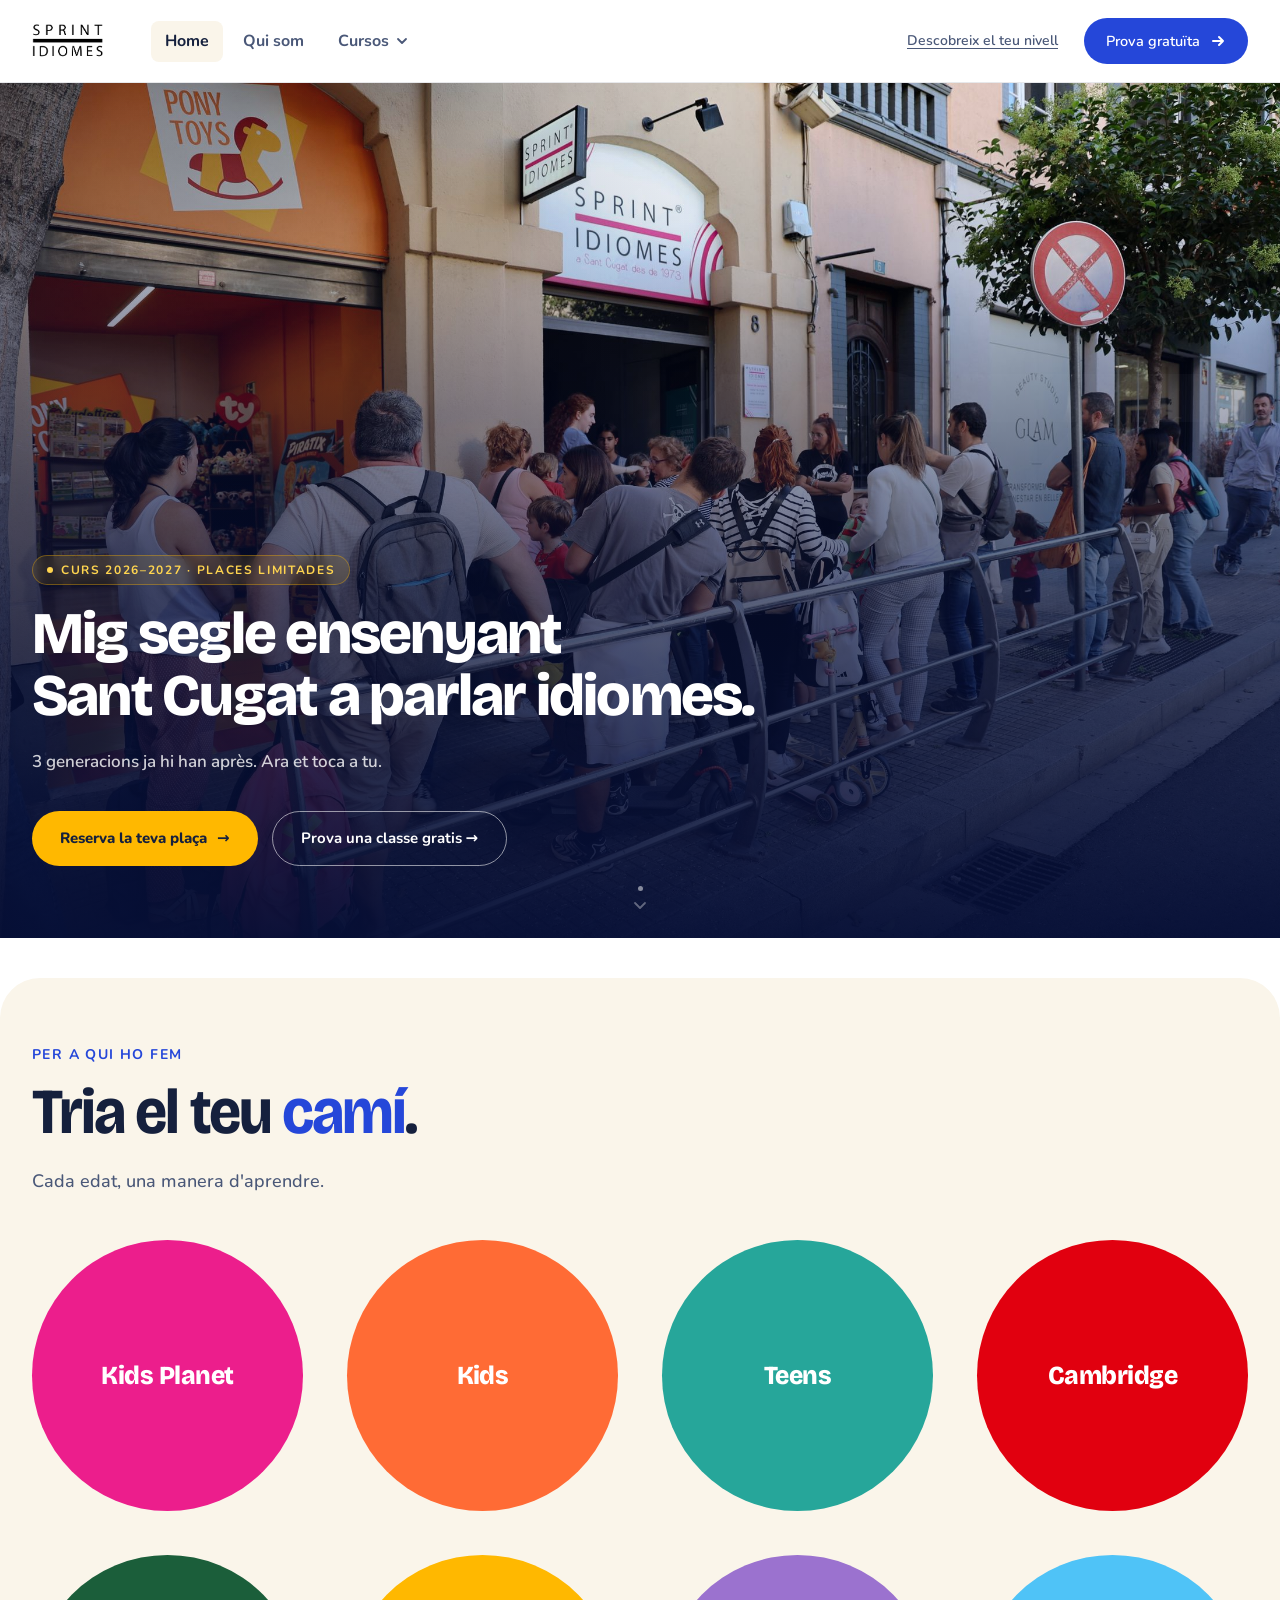
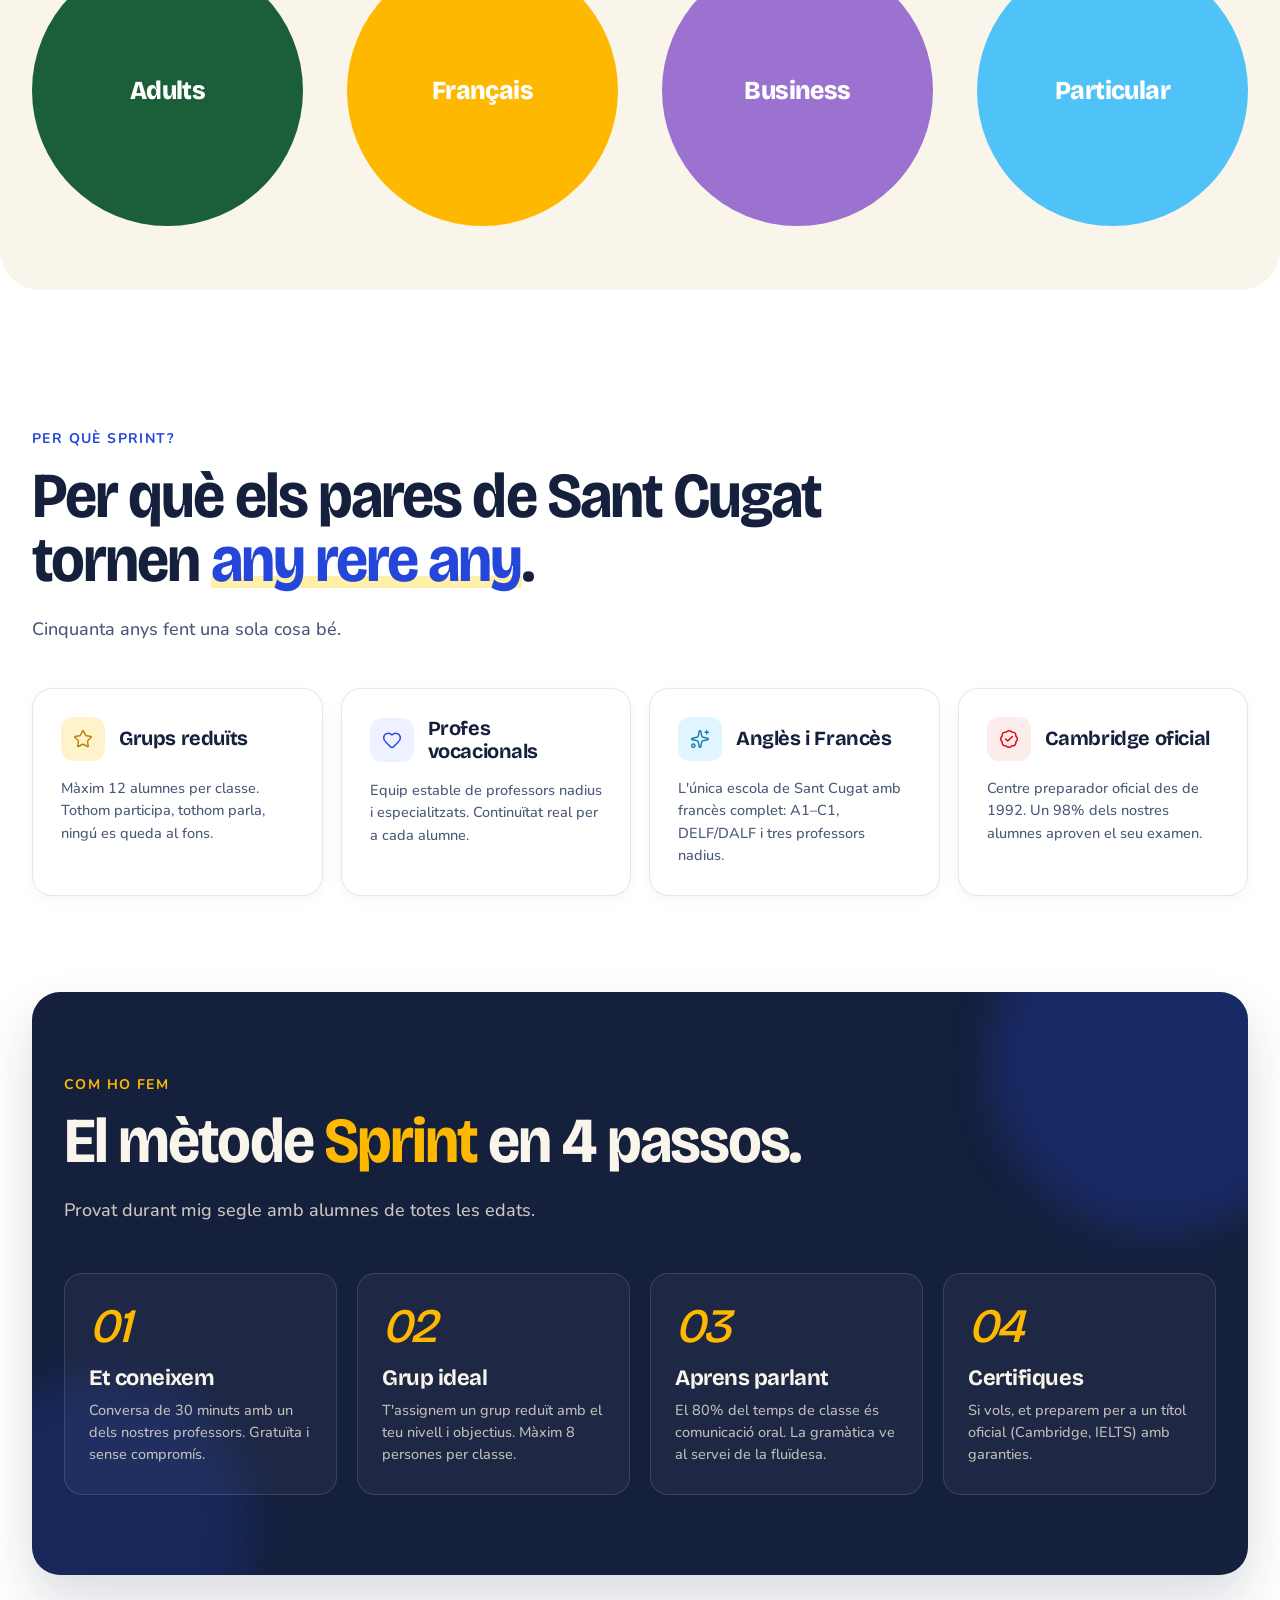
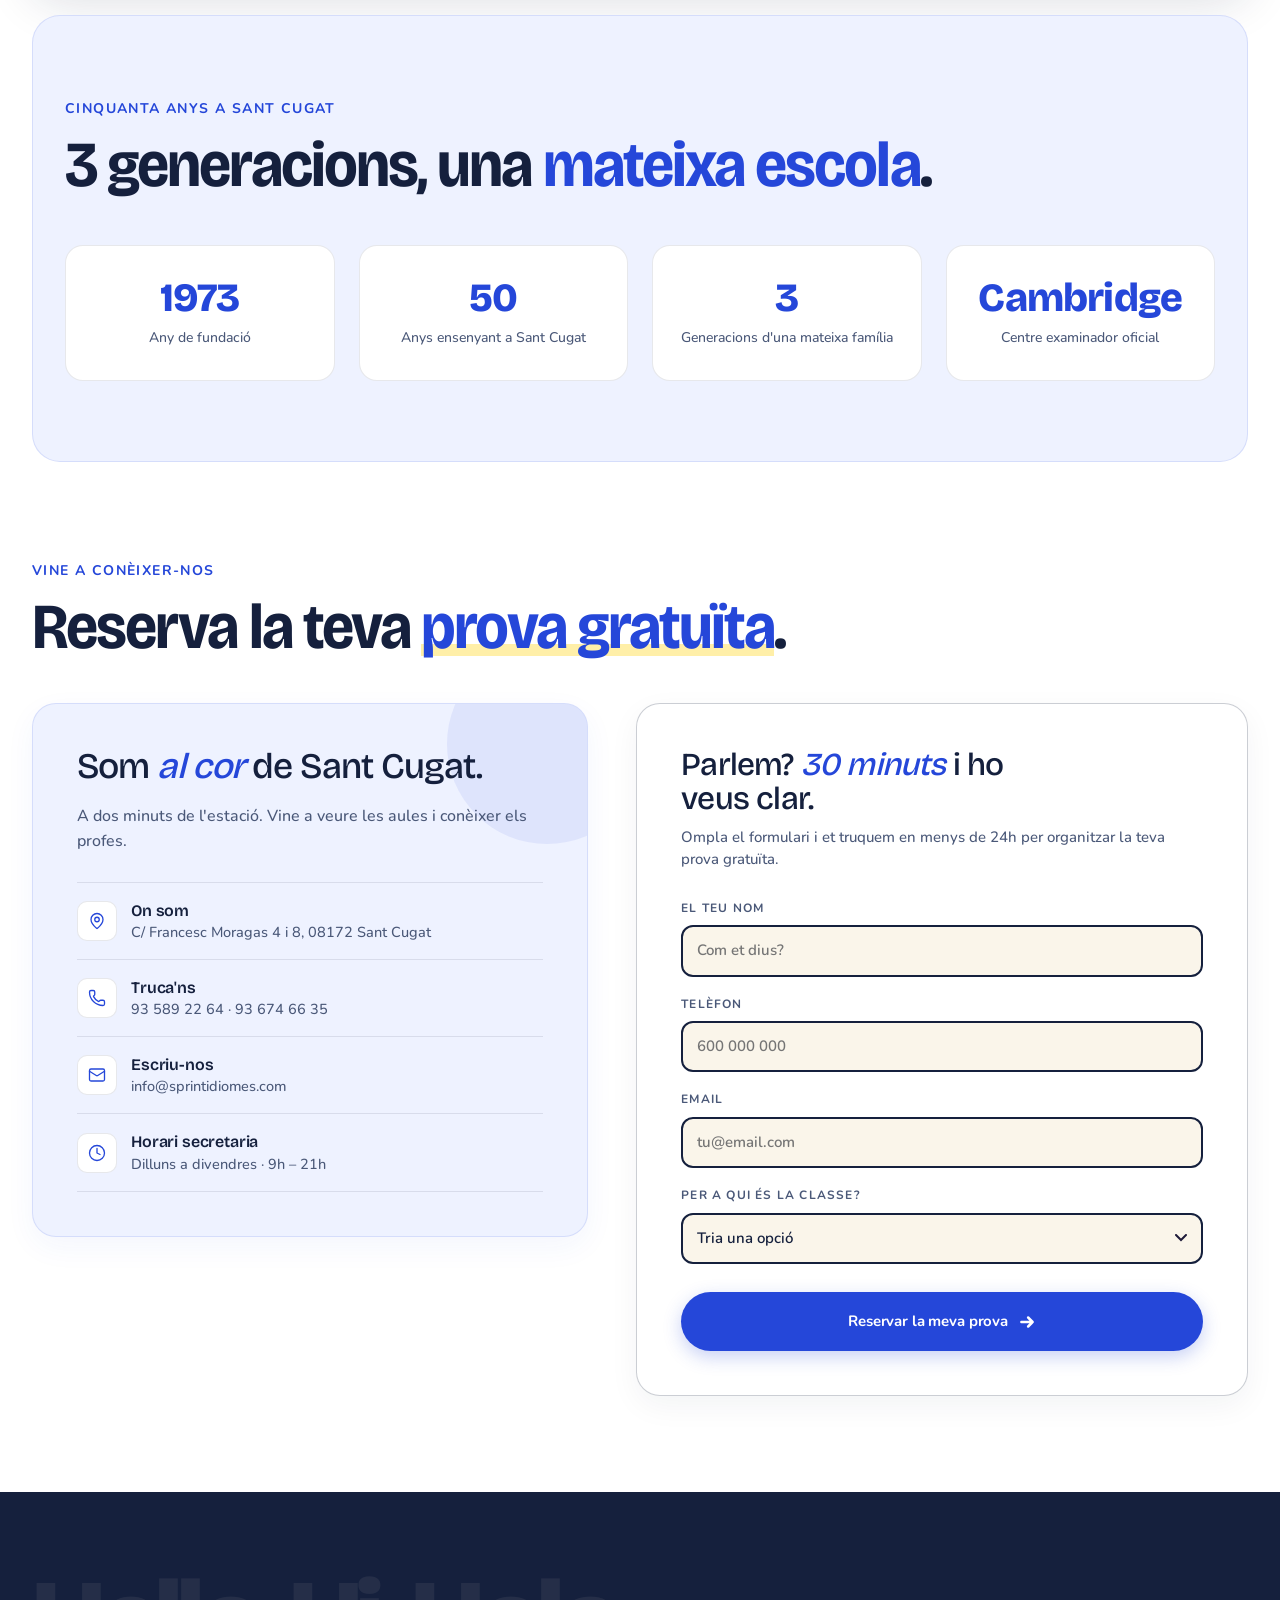
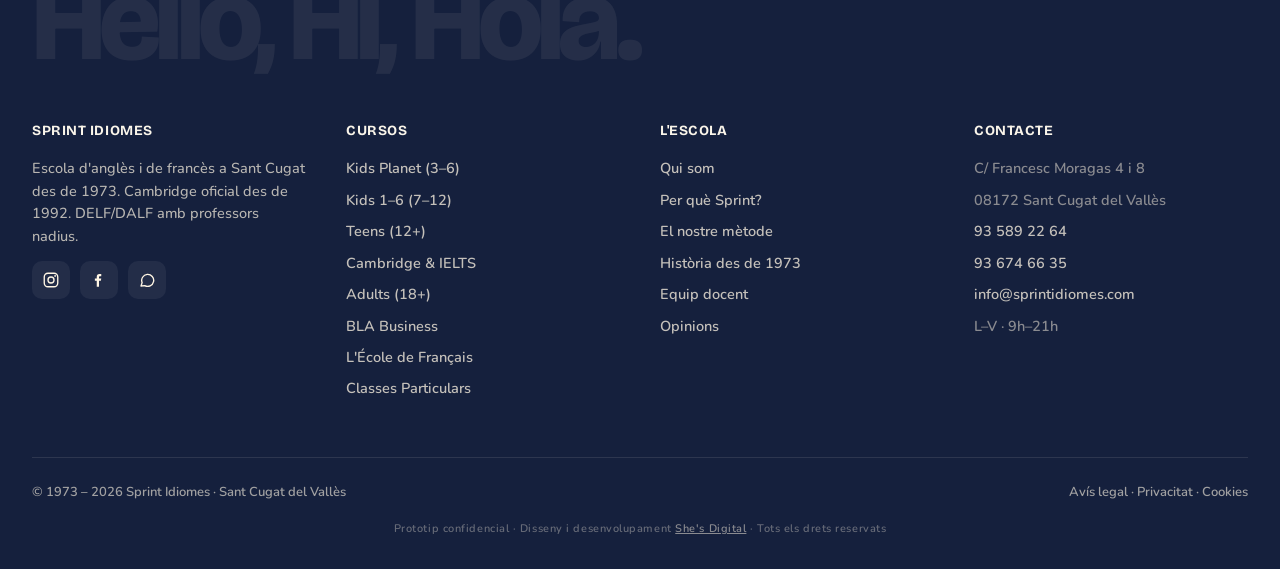
==== commit 519749ce: "Neteja CSS mort i treu el brillo en repòs del CTA de portada - Elimina el bloc sencer .hero/.hero-ba" ====
--- a/index.html
+++ b/index.html
@@ -127,8 +127,6 @@
 }
 .btn-ghost{color:var(--ink);border-color:var(--line-strong);background:transparent}
 .btn-ghost:hover{background:var(--ink);color:var(--cream);border-color:var(--ink)}
-.btn-yellow{background:var(--yellow);color:var(--ink);box-shadow:0 6px 18px rgba(255,184,0,.25)}
-.btn-yellow:hover{transform:translateY(-2px);box-shadow:0 12px 28px rgba(255,184,0,.35)}
 .btn .arrow{width:16px;height:16px;transition:transform .25s}
 .btn:hover .arrow{transform:translateX(4px)}
 .btn-lang{
@@ -237,7 +235,6 @@
   border-radius:100px;padding:15px 28px;
   text-decoration:none;
   transition:background .2s,transform .15s,box-shadow .2s;
-  box-shadow:0 4px 24px rgba(255,184,0,.3);
   white-space:nowrap;
 }
 .portada-cta span{display:inline-block;transition:transform .2s}
@@ -303,105 +300,6 @@
 @keyframes pd-scroll{
   0%,100%{transform:translateX(-50%) translateY(0);opacity:.6}
   50%{transform:translateX(-50%) translateY(6px);opacity:.9}
-}
-
-/* ---------- HERO ---------- */
-.hero{
-  position:relative;
-  padding:50px 32px 60px;
-  max-width:1320px;margin:0 auto;
-  overflow:hidden;
-}
-.hero-grid{
-  display:grid;
-  grid-template-columns:1fr;
-}
-.hero-badge{
-  display:inline-flex;align-items:center;gap:8px;
-  background:var(--cream-2);
-  border:1px solid var(--line-strong);
-  padding:8px 16px;border-radius:100px;
-  font-size:13px;font-weight:600;
-  color:var(--ink);
-  margin-bottom:24px;
-  box-shadow:0 2px 8px rgba(21,32,61,.04);
-}
-.hero-badge .pulse{
-  width:8px;height:8px;border-radius:50%;background:var(--blue);
-  animation:pulse 1.4s ease-in-out infinite;
-}
-@keyframes pulse{
-  0%,100%{transform:scale(1);opacity:1}
-  50%{transform:scale(1.4);opacity:.7}
-}
-.hero-title{
-  font-family:var(--font-display);
-  font-weight:700;
-  font-size:clamp(40px,5vw,68px);
-  line-height:1;
-  letter-spacing:-0.03em;
-  font-variation-settings:"wdth" 90;
-  color:var(--ink);
-  margin-bottom:24px;
-}
-.hero-title .scribble{
-  position:relative;display:inline-block;color:var(--blue);
-  font-style:italic;
-}
-.hero-rotator{
-  display:inline-flex;align-items:baseline;
-  height:1em;overflow:hidden;vertical-align:baseline;
-}
-.hero-rotator-track{
-  display:flex;flex-direction:column;
-  animation:rot 12s steps(1) infinite;
-}
-.hero-rotator-track > span{
-  height:1em;line-height:1;white-space:nowrap;
-  color:var(--blue);
-}
-@keyframes rot{
-  0%,18%{transform:translateY(0)}
-  20%,38%{transform:translateY(-1em)}
-  40%,58%{transform:translateY(-2em)}
-  60%,78%{transform:translateY(-3em)}
-  80%,98%{transform:translateY(-4em)}
-  100%{transform:translateY(-5em)}
-}
-.hero-body-row{
-  display:flex;align-items:center;gap:56px;
-  margin-bottom:40px;
-}
-.hero-lead{
-  font-size:19px;line-height:1.6;color:var(--ink-soft);
-  flex:1;margin-bottom:0;
-}
-.hero-lead strong{color:var(--ink);font-weight:800}
-.hero-actions{display:flex;gap:14px;flex-wrap:wrap;flex-shrink:0;margin-bottom:0}
-.hero-actions .btn{font-size:15px;padding:16px 26px}
-.hero-meta-row{
-  display:grid;
-  grid-template-columns:repeat(4,1fr);
-  gap:0;
-  padding-top:28px;border-top:1px solid var(--line);
-  margin-top:8px;
-}
-.meta-stat{
-  padding:0 32px;
-  border-right:1px solid var(--line);
-}
-.meta-stat:first-child{padding-left:0}
-.meta-stat:last-child{border-right:none;padding-right:0}
-.meta-stat .n{
-  font-family:var(--font-display);
-  font-weight:800;
-  font-size:38px;line-height:1;color:var(--ink);
-  letter-spacing:-0.03em;
-}
-.meta-stat .n .accent{color:var(--blue)}
-.meta-stat .l{
-  font-size:13px;font-weight:600;color:var(--ink-soft);
-  margin-top:6px;
 }
 
 
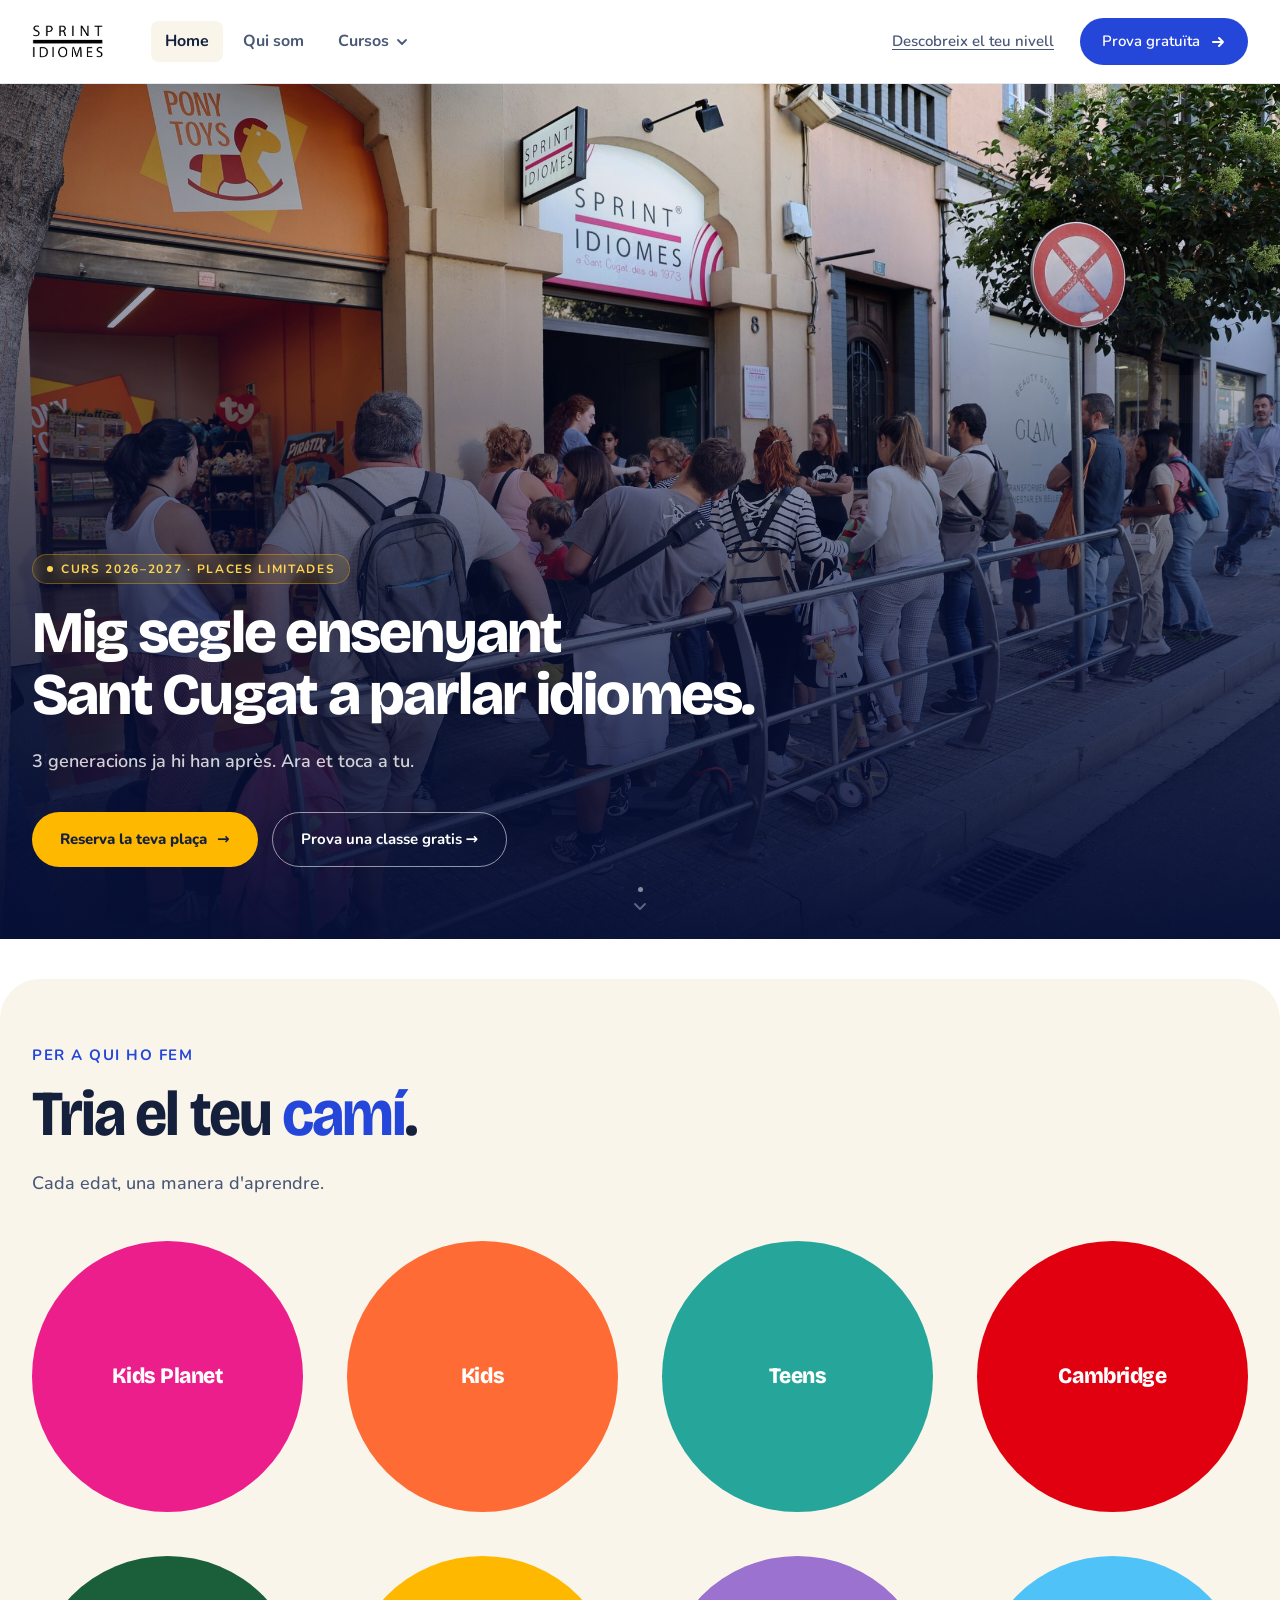
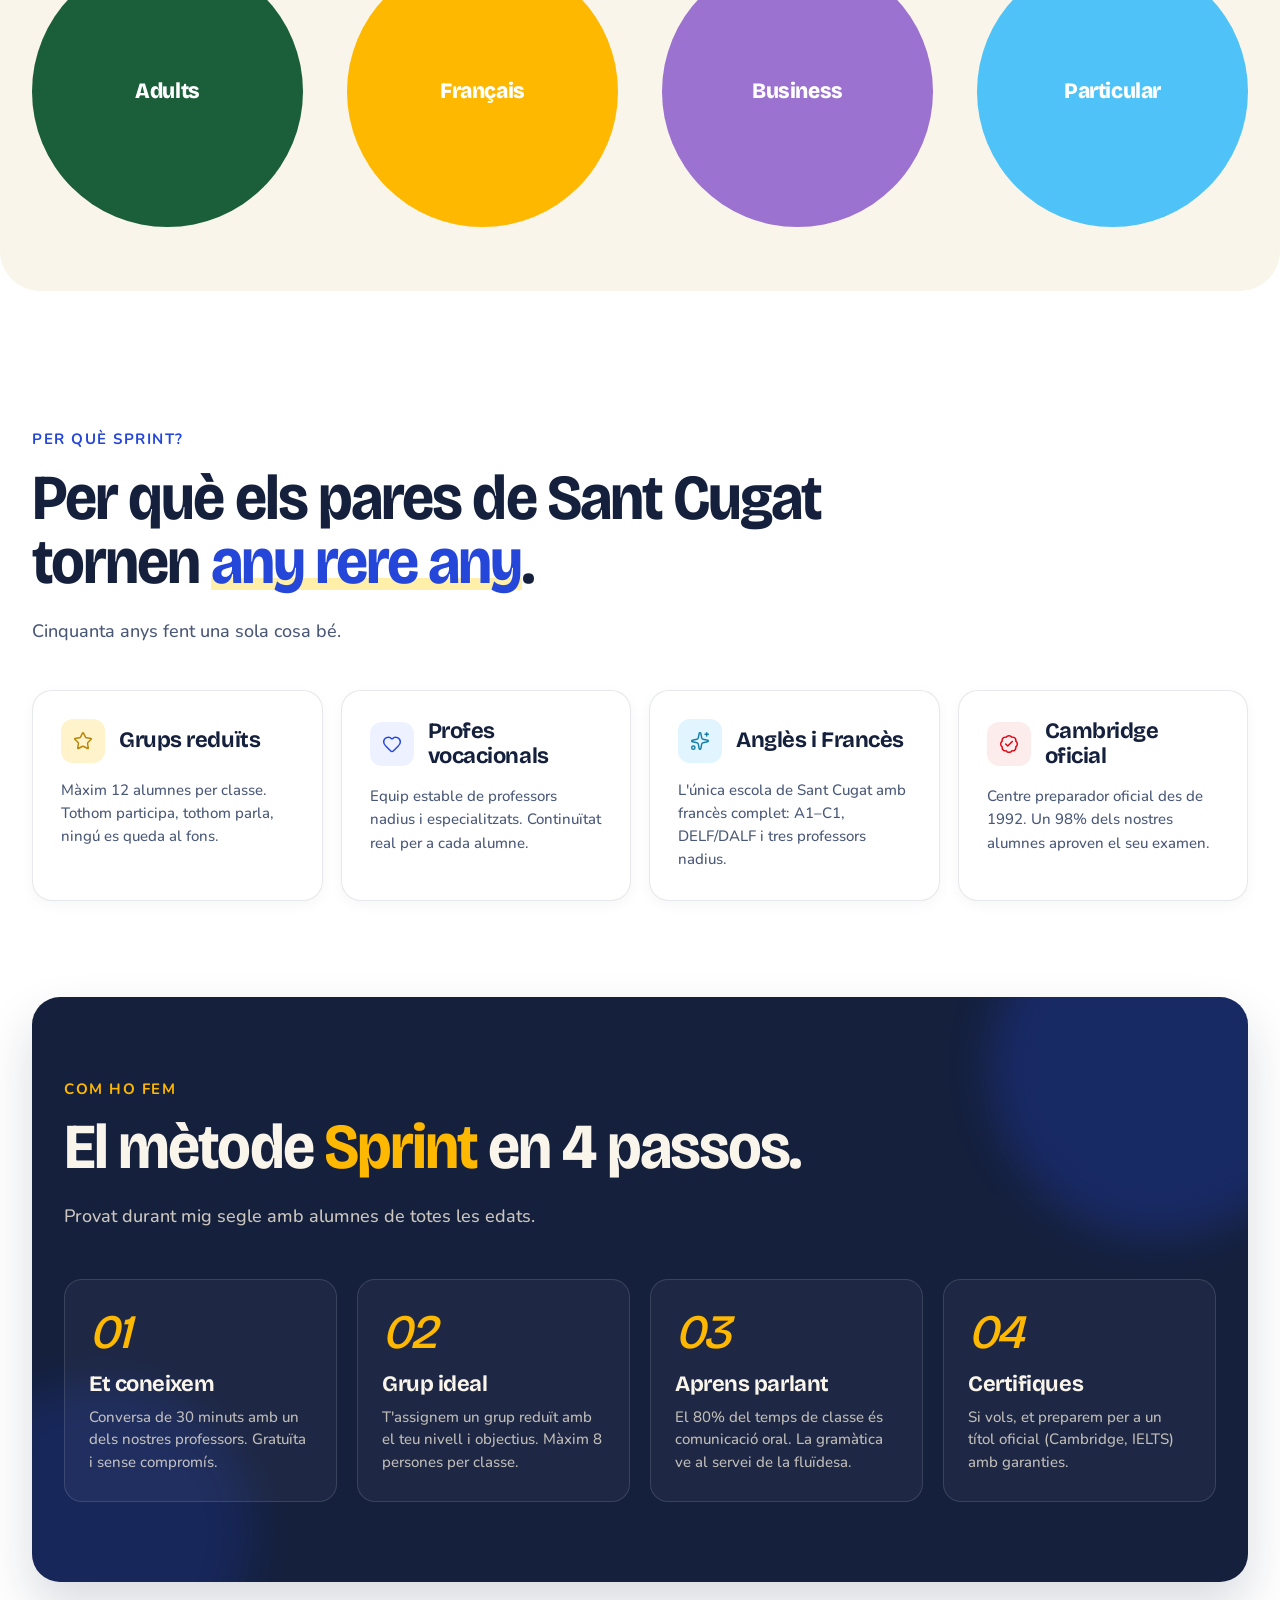
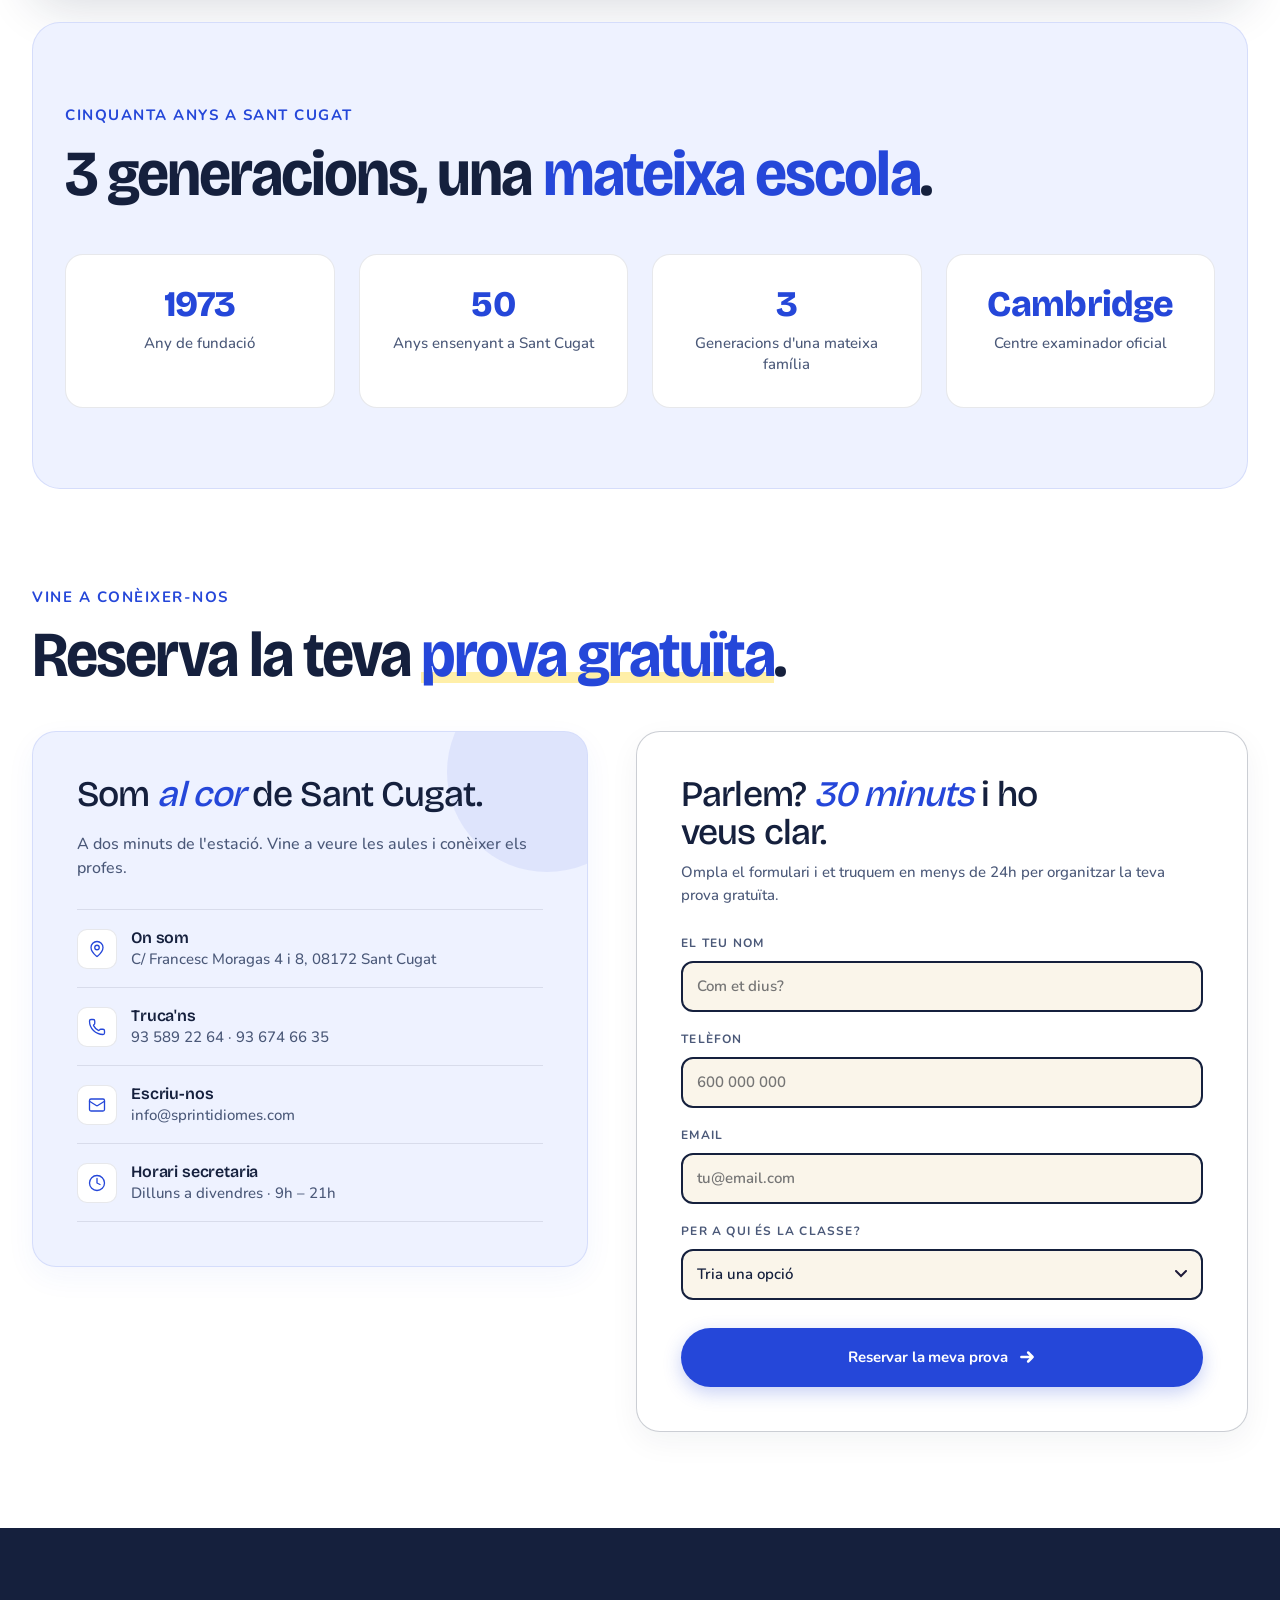
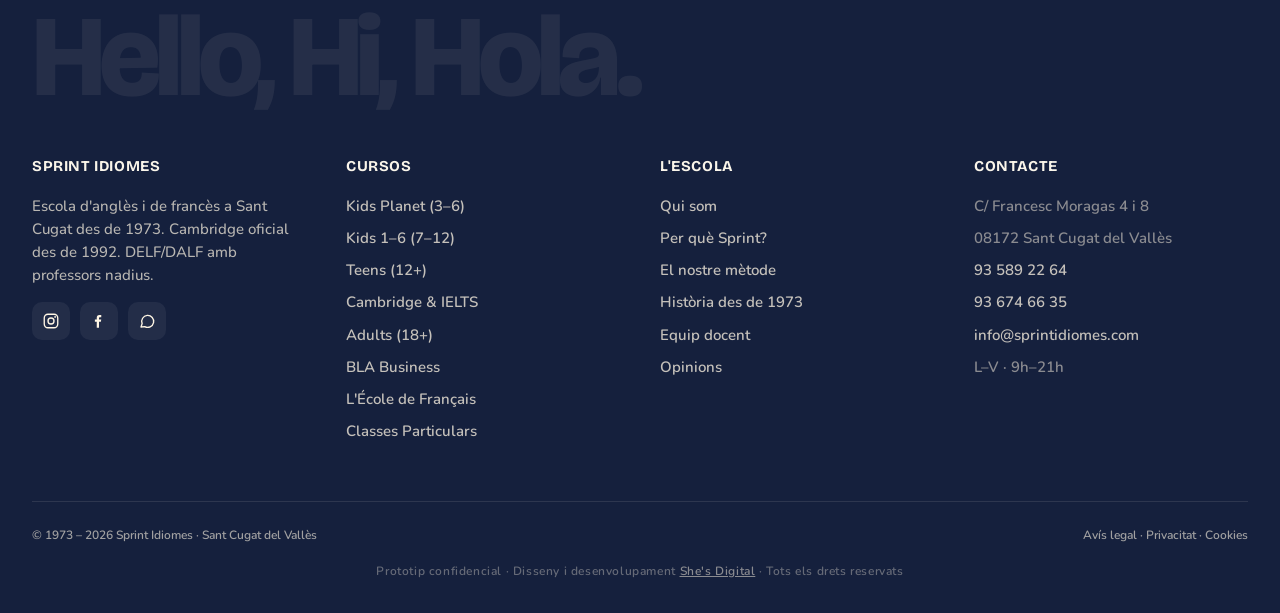
==== commit ebffee2b: "Consolida l'escala tipogràfica d'index.html i nav.js a 7 mides - Elimina un segon bloc de CSS mort a" ====
--- a/index.html
+++ b/index.html
@@ -62,80 +62,6 @@
 
 main, nav, footer{position:relative;z-index:1}
 
-/* ---------- NAV ---------- */
-.nav{
-  position:sticky;top:0;z-index:200;
-  background:rgba(255,255,255,.95);
-  backdrop-filter:blur(14px);
-  -webkit-backdrop-filter:blur(14px);
-  border-bottom:1px solid var(--line);
-}
-.nav-inner{
-  max-width:1480px;margin:0 auto;
-  padding:18px 32px;
-  display:flex;align-items:center;justify-content:space-between;gap:24px;
-}
-.logo{
-  display:inline-flex;flex-direction:column;align-items:stretch;
-  font-family:var(--font-display);
-  font-weight:500;
-  font-size:13px;
-  letter-spacing:.12em;
-  line-height:1;
-  color:var(--ink);
-  font-variation-settings:"wdth" 100;
-  text-transform:uppercase;
-  padding:2px 0;
-}
-.logo .lw{display:block;text-align:center}
-.logo .lr{
-  display:block;
-  height:3px;
-  background:var(--ink);
-  margin:4px 0;
-  border-radius:1px;
-}
-.logo:hover{color:var(--blue)}
-.logo:hover .lr{background:var(--blue);transition:background .2s}
-.logo .lw,.logo .lr{transition:all .2s}
-.nav-links{
-  display:flex;gap:30px;
-  font-size:15px;
-  font-weight:600;
-}
-.nav-links a{
-  position:relative;padding:4px 0;color:var(--ink-soft);
-  transition:color .2s;
-}
-.nav-links a:hover{color:var(--blue)}
-.nav-links a::after{
-  content:"";position:absolute;left:0;bottom:-2px;
-  width:0;height:3px;background:var(--yellow);border-radius:3px;
-  transition:width .3s ease;
-}
-.nav-links a:hover::after{width:100%}
-.nav-cta{display:flex;gap:12px;align-items:center}
-.btn{
-  display:inline-flex;align-items:center;gap:10px;
-  padding:12px 22px;
-  border-radius:100px;
-  font-size:15px;
-  font-weight:600;
-  transition:all .25s ease;
-  border:1px solid transparent;
-  font-family:var(--font-body);
-}
-.btn-ghost{color:var(--ink);border-color:var(--line-strong);background:transparent}
-.btn-ghost:hover{background:var(--ink);color:var(--cream);border-color:var(--ink)}
-.btn .arrow{width:16px;height:16px;transition:transform .25s}
-.btn:hover .arrow{transform:translateX(4px)}
-.btn-lang{
-  font-size:12px;color:var(--ink-soft);
-  border:1px solid var(--line-strong);padding:8px 12px;border-radius:100px;
-  font-weight:600;letter-spacing:.04em;background:transparent;
-}
-.btn-lang:hover{border-color:var(--ink);color:var(--ink)}
-
 /* ---------- PORTADA CAMPANYA ---------- */
 /* Carrusel de fotos — per canviar-les, substitueix els fitxers a img-portada/ */
 .portada-slideshow{
@@ -217,7 +143,7 @@
 }
 .portada-sub{
   font-family:var(--font-body);
-  font-size:17px;font-weight:600;
+  font-size:18px;font-weight:600;
   color:rgba(255,255,255,.80);
   margin:0 0 36px;
 }
@@ -252,7 +178,7 @@
 .portada-cta:hover{background:#FFD000;transform:translateY(-2px);box-shadow:0 8px 32px rgba(255,184,0,.45)}
 .portada-cta:hover span{transform:translateX(4px)}
 .portada-cta-sec{
-  font-family:var(--font-body);font-size:14px;font-weight:600;
+  font-family:var(--font-body);font-size:15px;font-weight:600;
   color:rgba(255,255,255,.88);
   text-decoration:none;
   display:inline-flex;align-items:center;gap:6px;
@@ -308,7 +234,7 @@
 section#metode,section#opinions{padding-top:0;padding-bottom:0}
 .eyebrow{
   font-family:var(--font-body);
-  font-size:14px;
+  font-size:15px;
   color:var(--blue);
   font-weight:700;
   letter-spacing:.1em;
@@ -382,7 +308,7 @@
 .bubble .b-name{
   font-family:var(--font-display);
   font-weight:800;
-  font-size:26px;
+  font-size:22px;
   line-height:1.05;
   letter-spacing:-0.02em;
   color:inherit;
@@ -426,10 +352,10 @@
 .why-card:hover .icon{transform:scale(1.05);transition:transform .25s}
 .why-card h3{
   font-family:var(--font-display);
-  font-weight:700;font-size:20px;line-height:1.15;
+  font-weight:700;font-size:22px;line-height:1.15;
   letter-spacing:-0.02em;margin:0;
 }
-.why-card p{font-size:14.5px;color:var(--ink-soft);line-height:1.55}
+.why-card p{font-size:15px;color:var(--ink-soft);line-height:1.55}
 
 /* ---------- COURSES ---------- */
 .courses-grid{
@@ -453,7 +379,7 @@
 .course .c-tag{
   display:inline-flex;align-items:center;gap:6px;
   background:var(--cream-2);color:var(--ink);
-  font-size:11px;font-weight:700;letter-spacing:.1em;text-transform:uppercase;
+  font-size:12px;font-weight:700;letter-spacing:.1em;text-transform:uppercase;
   padding:5px 10px;border-radius:100px;
   align-self:flex-start;
   border:1px solid var(--line);
@@ -461,7 +387,7 @@
 .course .c-age{
   font-family:var(--font-display);
   font-style:italic;
-  font-size:17px;font-weight:600;color:var(--blue);
+  font-size:15px;font-weight:600;color:var(--blue);
   margin-top:12px;line-height:1;
   letter-spacing:-0.01em;
   text-transform:uppercase;
@@ -469,7 +395,7 @@
 }
 .course .c-title{
   font-family:var(--font-display);
-  font-weight:600;font-size:34px;line-height:1.02;
+  font-weight:600;font-size:36px;line-height:1.02;
   letter-spacing:-0.025em;
   margin-top:14px;
   font-variation-settings:"wdth" 92;
@@ -485,7 +411,7 @@
 .course .c-pills{display:flex;gap:6px;flex-wrap:wrap}
 .course .c-pills span{
   background:var(--cream-2);
-  font-size:11px;font-weight:700;letter-spacing:.06em;text-transform:uppercase;
+  font-size:12px;font-weight:700;letter-spacing:.06em;text-transform:uppercase;
   padding:5px 9px;border-radius:100px;color:var(--ink-soft);
 }
 .course .c-arrow{
@@ -582,7 +508,7 @@
   background:rgba(255,255,255,.06);border:1px solid rgba(255,255,255,.14);
   border-radius:14px;padding:16px 20px;
 }
-.c-french-pill .fp-label{font-size:11px;font-weight:700;letter-spacing:.1em;text-transform:uppercase;color:rgba(255,255,255,.5);margin-bottom:6px}
+.c-french-pill .fp-label{font-size:12px;font-weight:700;letter-spacing:.1em;text-transform:uppercase;color:rgba(255,255,255,.5);margin-bottom:6px}
 .c-french-pill .fp-val{font-family:var(--font-display);font-weight:600;font-size:18px;color:#fff;letter-spacing:-0.01em}
 
 /* decorative shapes inside course */
@@ -654,7 +580,7 @@
   font-size:22px;line-height:1.1;letter-spacing:-0.02em;
   margin-bottom:10px;color:var(--cream);
 }
-.method-step p{font-size:14.5px;color:rgba(255,246,228,.72);line-height:1.5}
+.method-step p{font-size:15px;color:rgba(255,246,228,.72);line-height:1.5}
 
 .polaroid{display:none}
 
@@ -676,10 +602,10 @@
 }
 .legacy-stat .n{
   font-family:var(--font-display);font-weight:800;
-  font-size:40px;line-height:1;letter-spacing:-0.02em;color:var(--blue);
+  font-size:36px;line-height:1;letter-spacing:-0.02em;color:var(--blue);
   margin-bottom:10px;
 }
-.legacy-stat .l{font-size:14px;color:var(--ink-soft);line-height:1.4}
+.legacy-stat .l{font-size:15px;color:var(--ink-soft);line-height:1.4}
 
 /* ---------- CONTACT ---------- */
 .contact{
@@ -719,7 +645,7 @@
   display:grid;place-items:center;font-size:16px;
   flex-shrink:0;color:var(--blue);
 }
-.info-block .info-text-block{font-size:14.5px;color:var(--ink-soft);line-height:1.45}
+.info-block .info-text-block{font-size:15px;color:var(--ink-soft);line-height:1.45}
 .info-block .info-text-block strong{
   display:block;font-family:var(--font-display);
   font-weight:600;color:var(--ink);font-size:16px;letter-spacing:-0.01em;
@@ -735,7 +661,7 @@
 .contact-form .scribble-deco{display:none}
 .contact-form h3{
   font-family:var(--font-display);font-weight:500;
-  font-size:32px;line-height:1.05;letter-spacing:-0.025em;
+  font-size:36px;line-height:1.05;letter-spacing:-0.025em;
   margin-bottom:10px;max-width:380px;
 }
 .contact-form h3 em{font-style:italic;color:var(--blue);font-weight:500}
@@ -793,7 +719,7 @@
   .hero{padding:32px 22px 40px}
   section{padding:64px 22px}
   .audience{grid-template-columns:repeat(4,1fr);gap:12px}
-  .bubble .b-name{font-size:17px}
+  .bubble .b-name{font-size:15px}
   .why{grid-template-columns:1fr 1fr;gap:14px}
   .courses-grid > *{grid-column:span 12 !important}
   .method{padding:56px 22px;border-radius:24px}
@@ -810,7 +736,7 @@
   .portada{height:88vh}
   .portada-cta-group{flex-direction:column;align-items:flex-start;gap:14px}
   .portada-trust-sep{margin:0 10px}
-  .portada-trust-item{font-size:11px}
+  .portada-trust-item{font-size:12px}
   .portada-deco{display:none}
   .audience{grid-template-columns:1fr 1fr}
   .why{grid-template-columns:1fr}
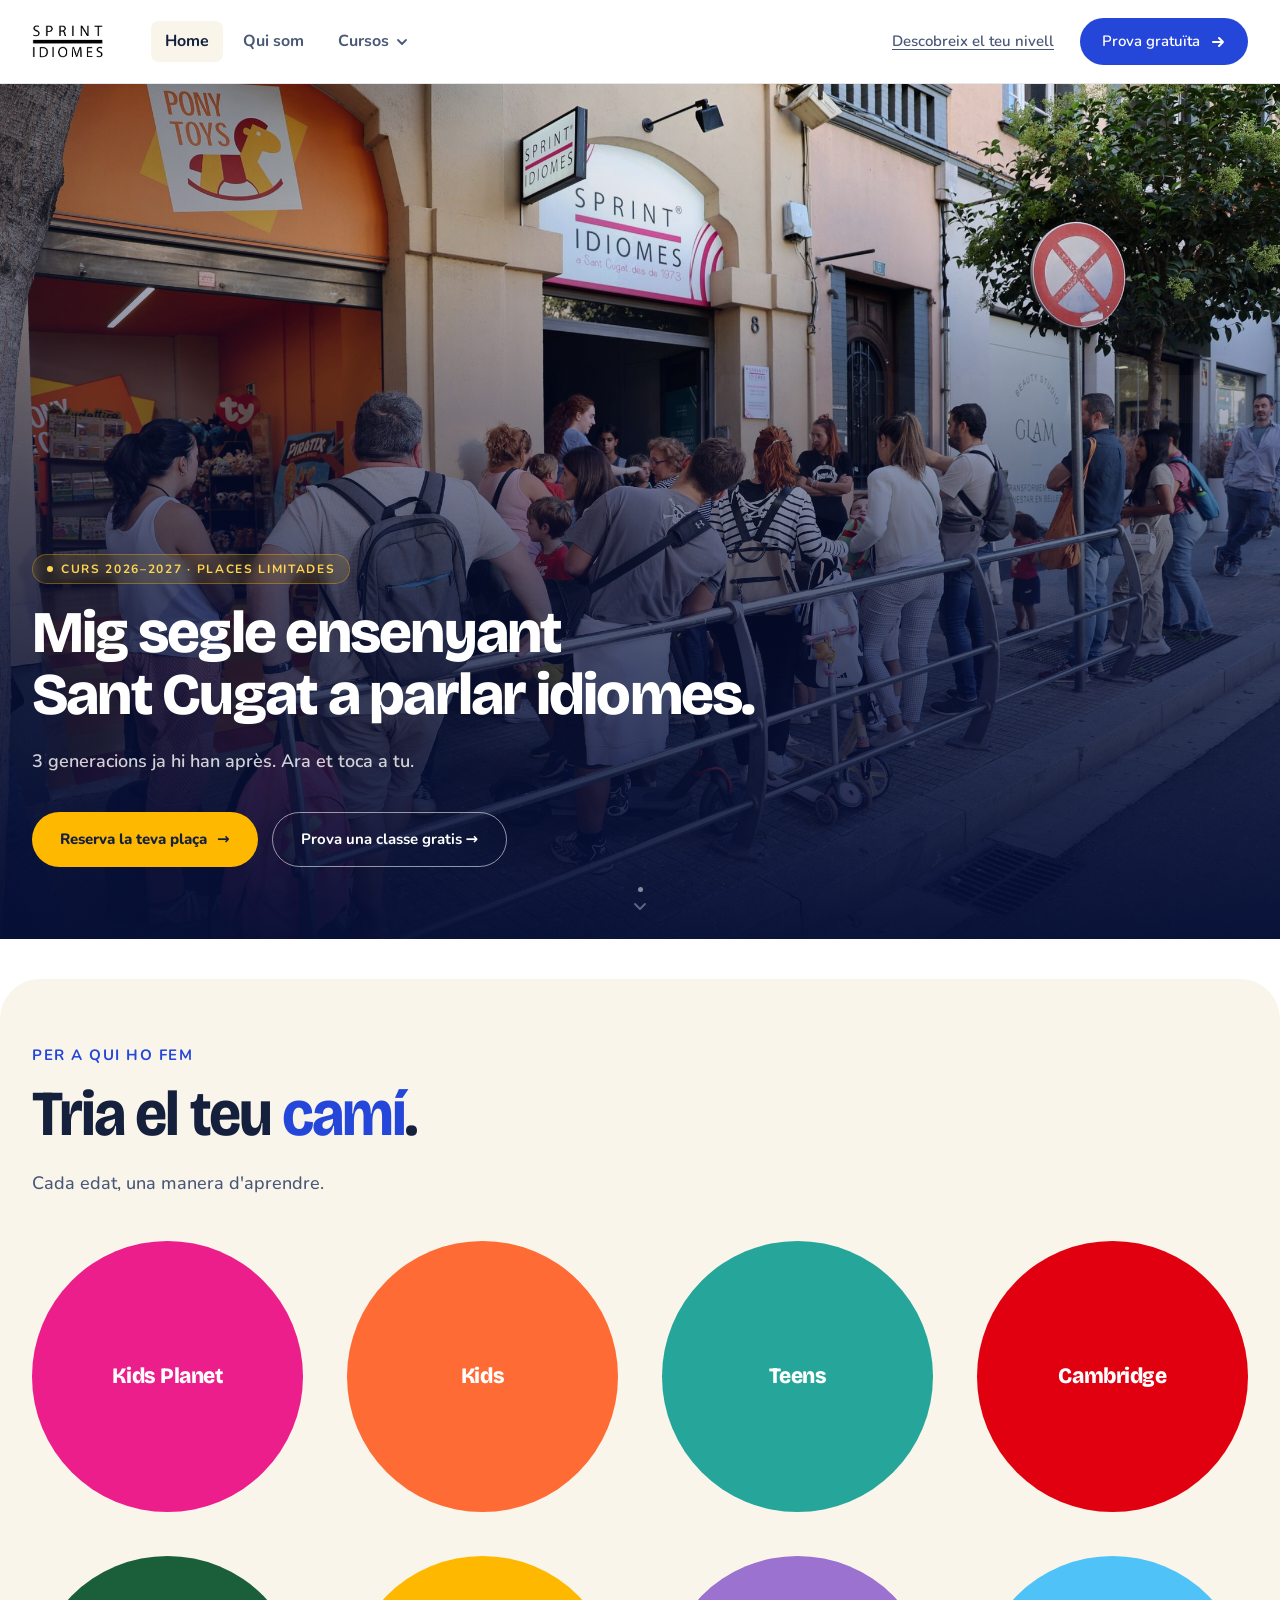
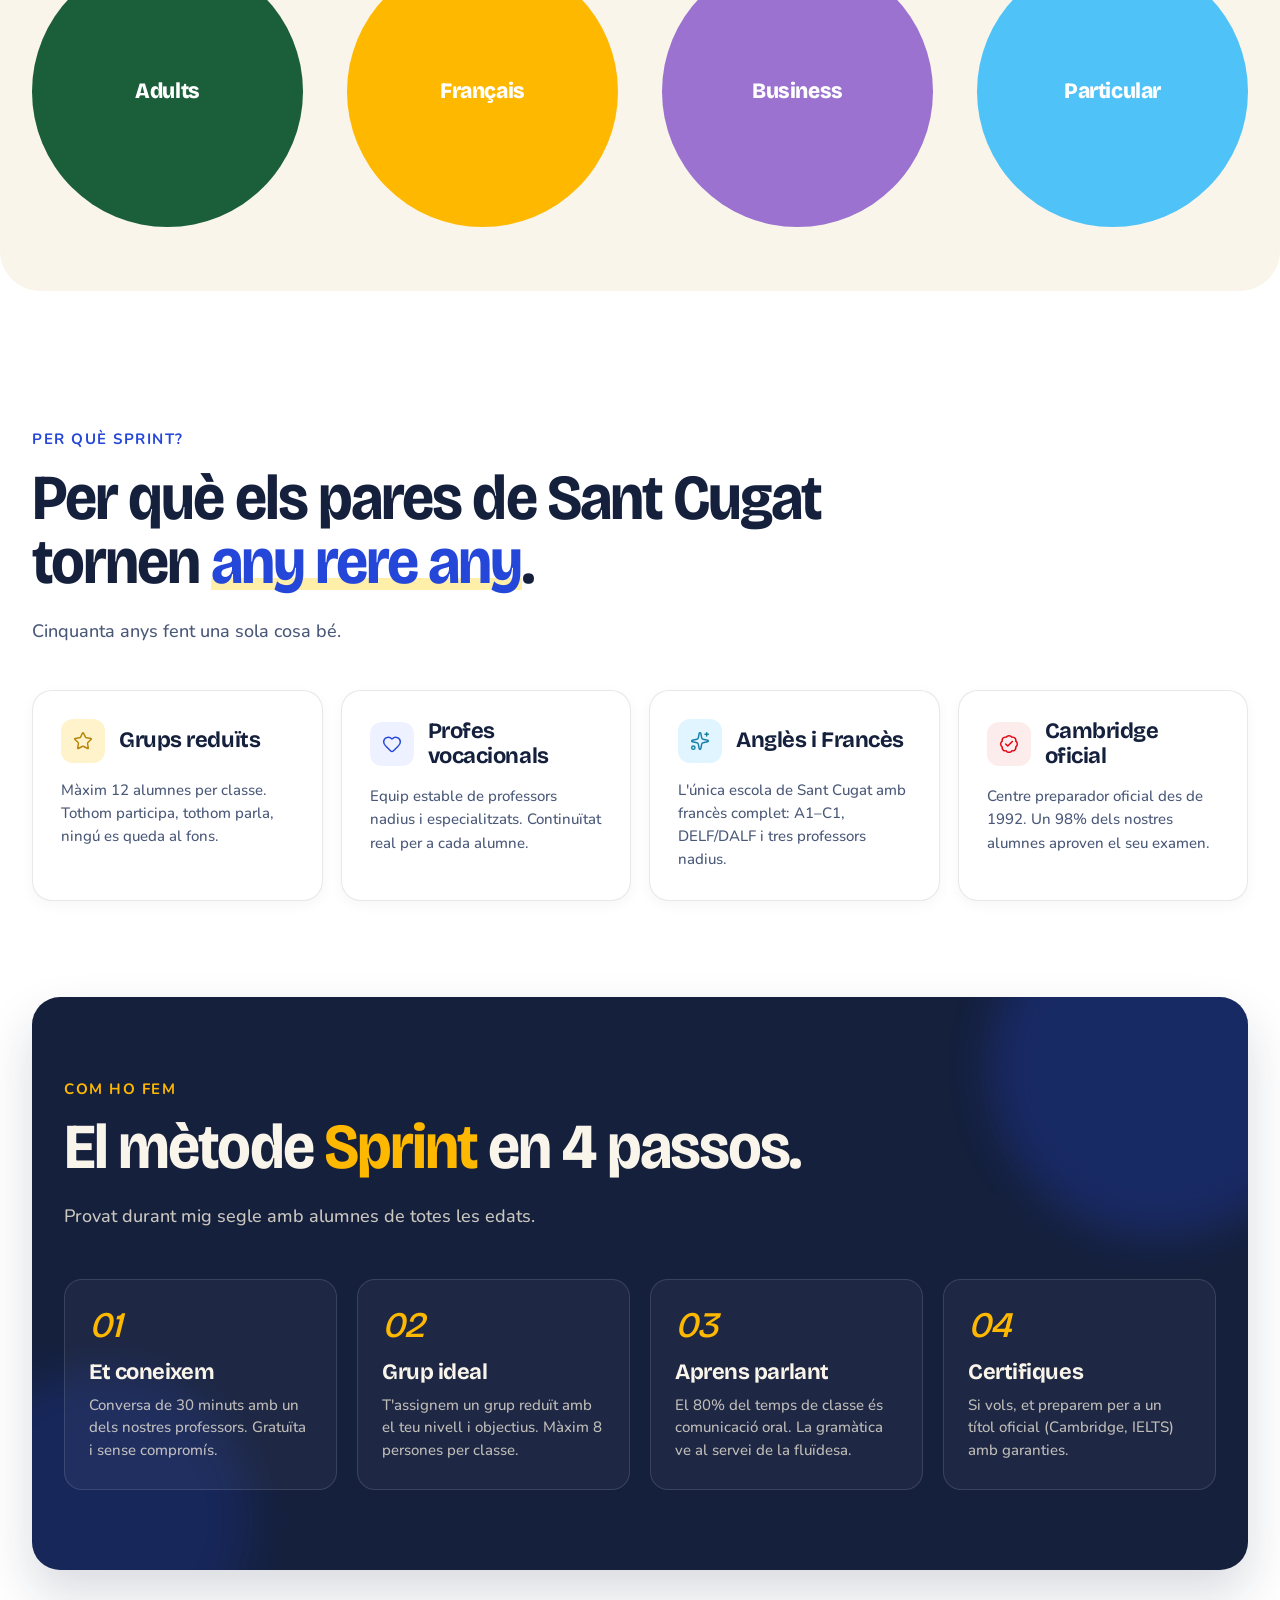
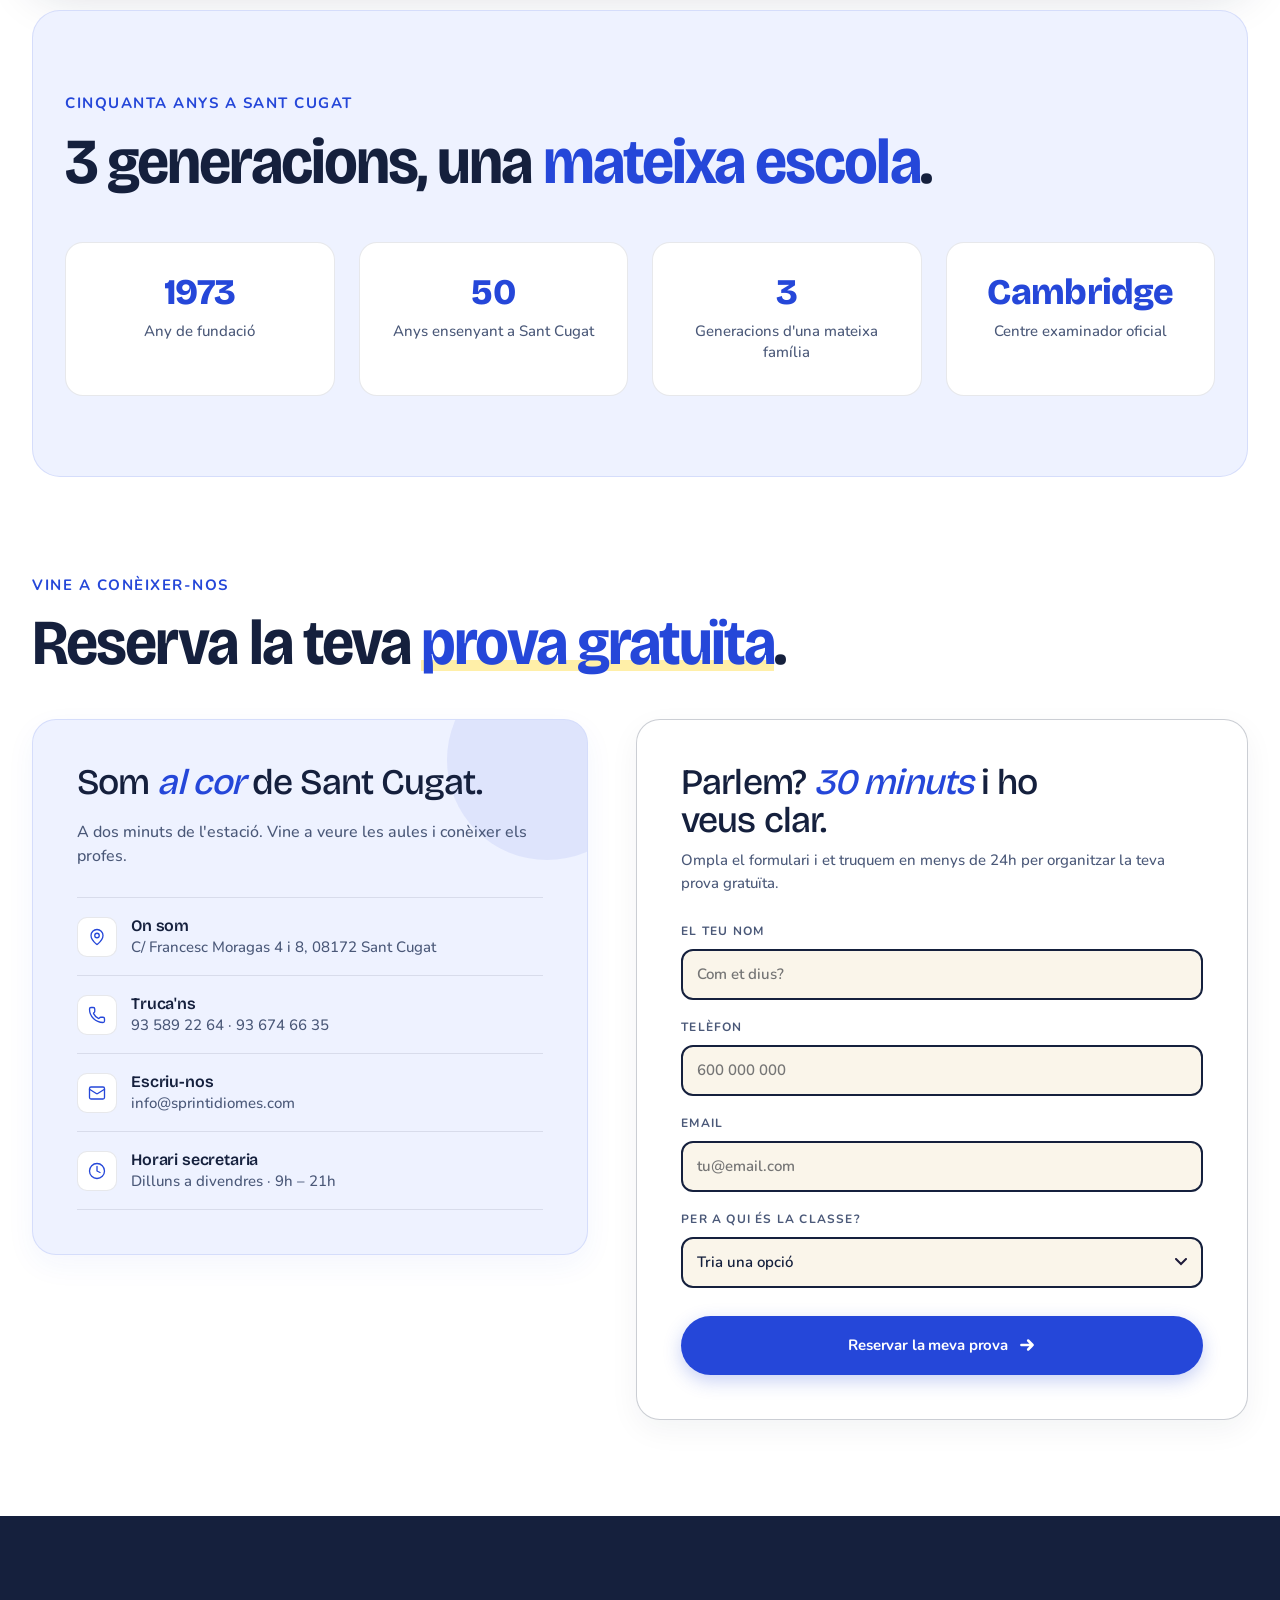
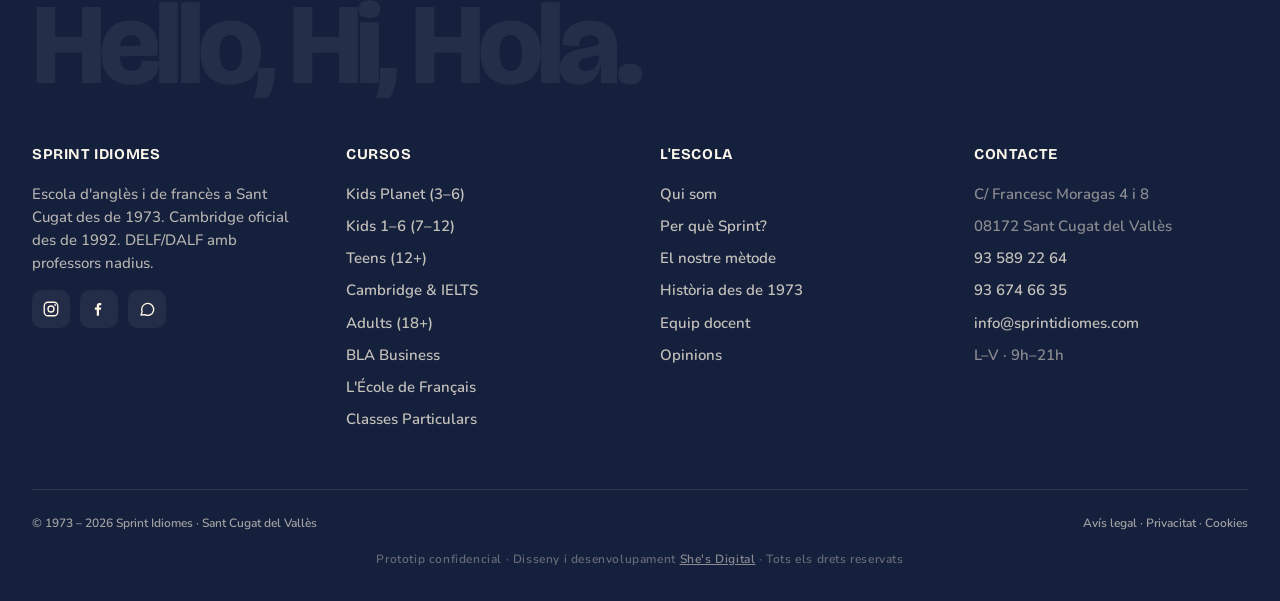
==== commit 7d5102ea: "Neteja mes CSS mort i ajusta les mides restants a l'escala - Elimina el tercer bloc de CSS mort a in" ====
--- a/index.html
+++ b/index.html
@@ -342,7 +342,6 @@
   display:grid;place-items:center;
   background:var(--cream-2);
   color:var(--blue);
-  font-size:20px;
   flex-shrink:0;
 }
 .why-card.w1 .icon{background:#FFF3CC;color:#B8860B}
@@ -463,7 +462,6 @@
 .c-cambridge .c-age{color:#D4B8FF}
 .c-cambridge:hover{box-shadow:0 16px 36px rgba(107,63,170,.4)}
 .c-cambridge:hover .c-arrow{background:#D4B8FF;color:#3D2080;border-color:#D4B8FF}
-.c-cambridge .deco{color:rgba(255,255,255,.06)}
 
 .c-adults-main{
   grid-column:span 4;
@@ -485,10 +483,9 @@
 .c-business .c-title{color:#fff}
 .c-business .c-desc{color:rgba(255,255,255,.75)}
 .c-business .c-pills span{background:rgba(255,255,255,.18);color:#D8B4FE;border:1px solid rgba(216,180,254,.25)}
-.c-business .c-arrow{background:rgba(255,255,255,.12);border-color:rgba(255,255,255,.2);color:#fff;width:52px;height:52px;font-size:20px}
+.c-business .c-arrow{background:rgba(255,255,255,.12);border-color:rgba(255,255,255,.2);color:#fff;width:52px;height:52px;font-size:22px}
 .c-business:hover{box-shadow:0 16px 40px rgba(107,15,51,.45)}
 .c-business:hover .c-arrow{background:#D8B4FE;color:#3D1F5C;border-color:#D8B4FE}
-.c-business .deco{color:rgba(255,255,255,.06)}
 .c-french{
   grid-column:span 4;
   background:linear-gradient(135deg,#1220A0 0%,#2547D9 65%,#1A38C4 100%);
@@ -502,7 +499,6 @@
 .c-french .c-arrow{background:rgba(255,255,255,.12);border-color:rgba(255,255,255,.2);color:#fff}
 .c-french:hover{box-shadow:0 20px 48px rgba(18,32,160,.4);border-color:transparent}
 .c-french:hover .c-arrow{background:#FFEFA8;color:var(--ink);border-color:#FFEFA8}
-.c-french .deco{color:rgba(255,255,255,.055);font-size:160px}
 .c-french-inner{display:grid;grid-template-columns:1fr 1fr 1fr;gap:24px;margin-top:20px}
 .c-french-pill{
   background:rgba(255,255,255,.06);border:1px solid rgba(255,255,255,.14);
@@ -511,21 +507,6 @@
 .c-french-pill .fp-label{font-size:12px;font-weight:700;letter-spacing:.1em;text-transform:uppercase;color:rgba(255,255,255,.5);margin-bottom:6px}
 .c-french-pill .fp-val{font-family:var(--font-display);font-weight:600;font-size:18px;color:#fff;letter-spacing:-0.01em}
 
-/* decorative shapes inside course */
-.course .deco{
-  position:absolute;
-  font-family:var(--font-display);
-  font-weight:700;
-  font-size:160px;
-  letter-spacing:-0.05em;
-  color:rgba(21,32,61,.055);
-  bottom:-50px;right:-10px;
-  pointer-events:none;
-  line-height:1;
-  font-style:italic;
-  user-select:none;
-}
-.c-cambridge .deco{color:rgba(255,255,255,.05)}
 
 /* ---------- METHOD ---------- */
 .method{
@@ -569,7 +550,7 @@
   font-family:var(--font-display);
   font-weight:500;
   font-style:italic;
-  font-size:48px;line-height:1;
+  font-size:36px;line-height:1;
   letter-spacing:-0.04em;
   margin-bottom:16px;
   display:inline-block;
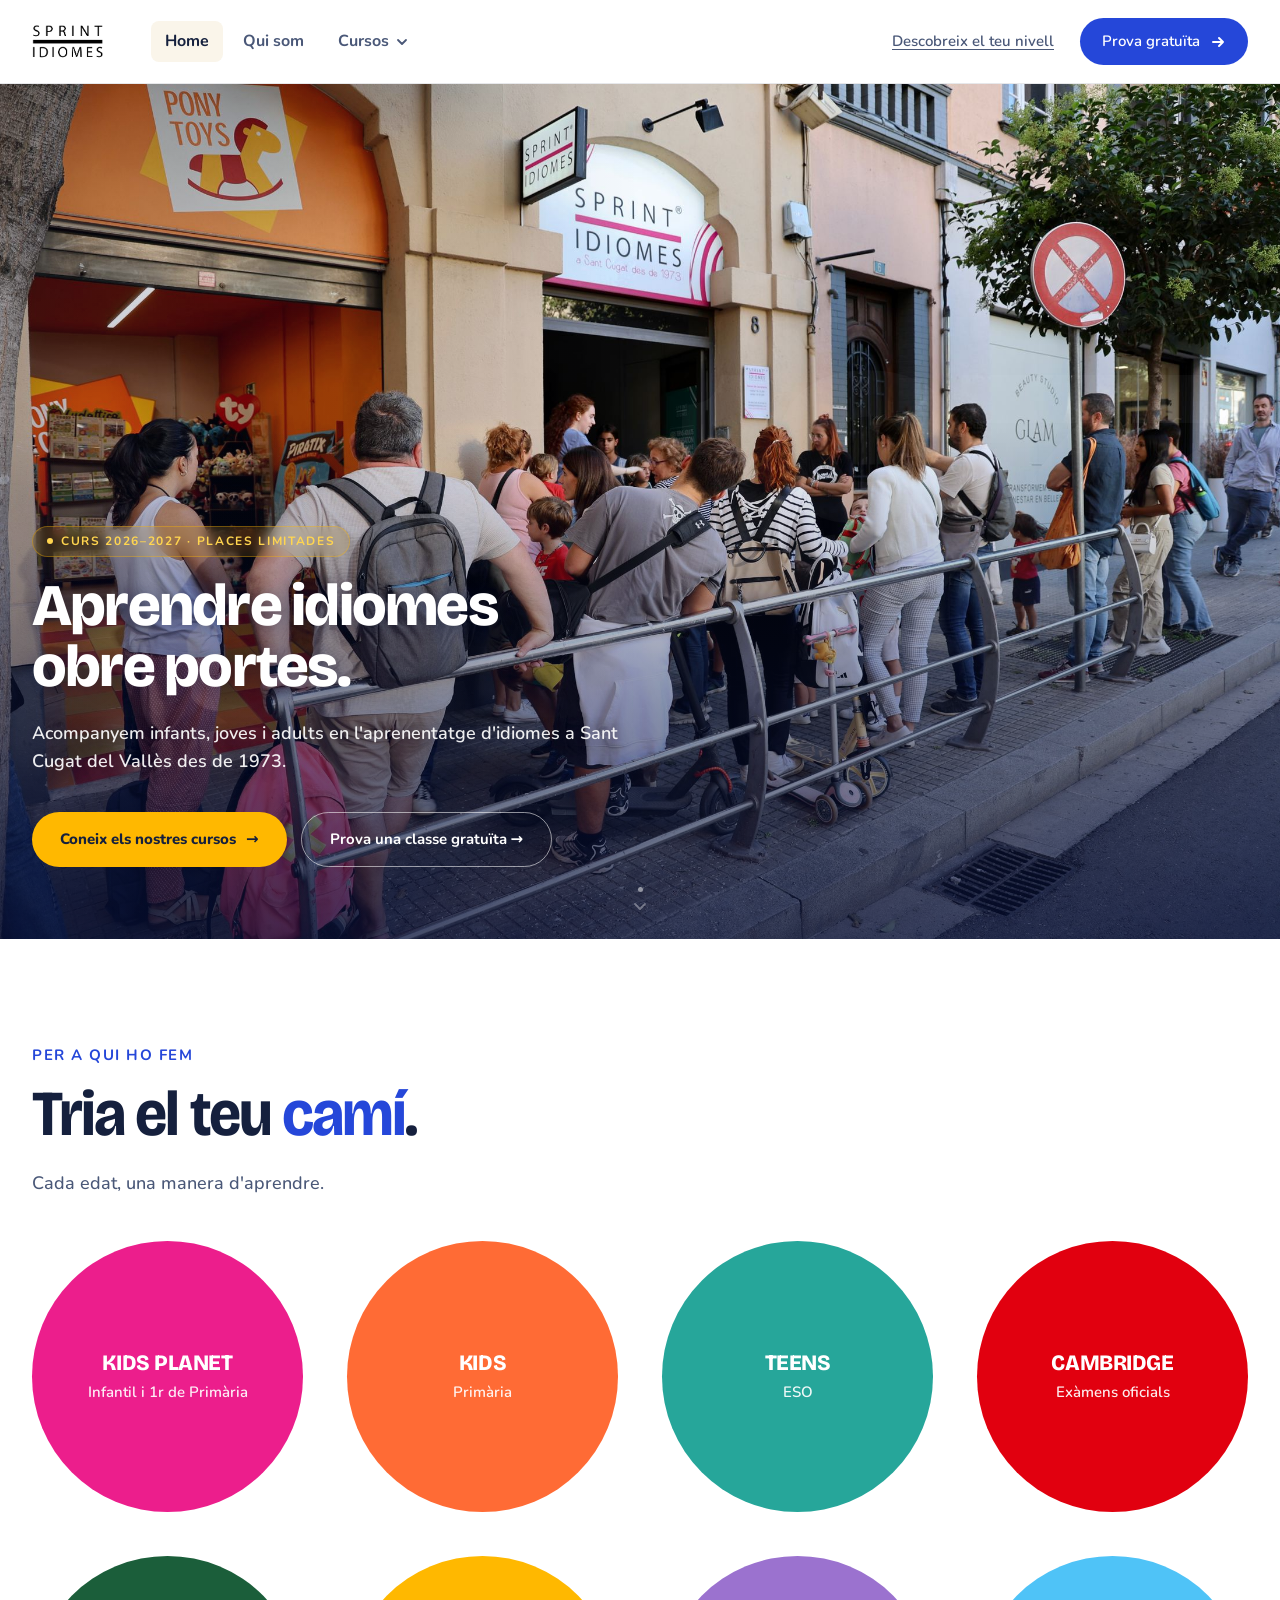
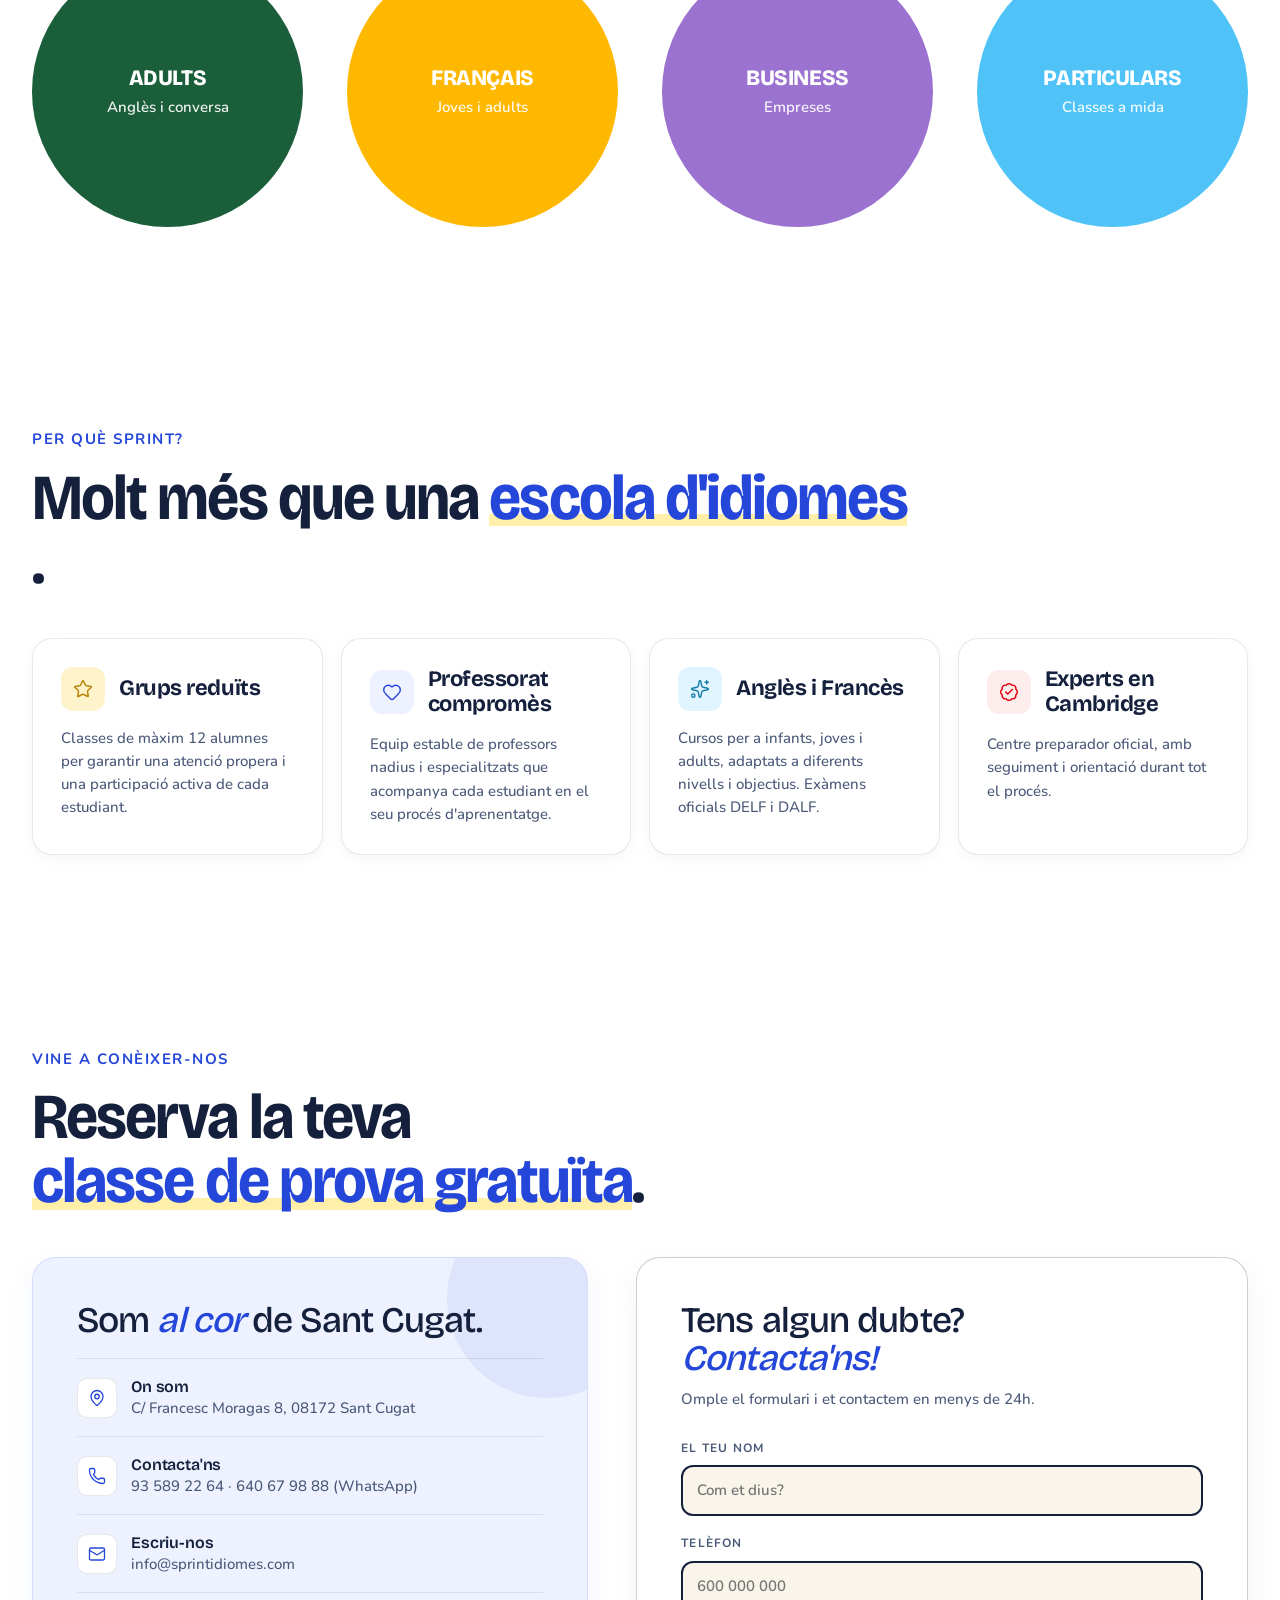
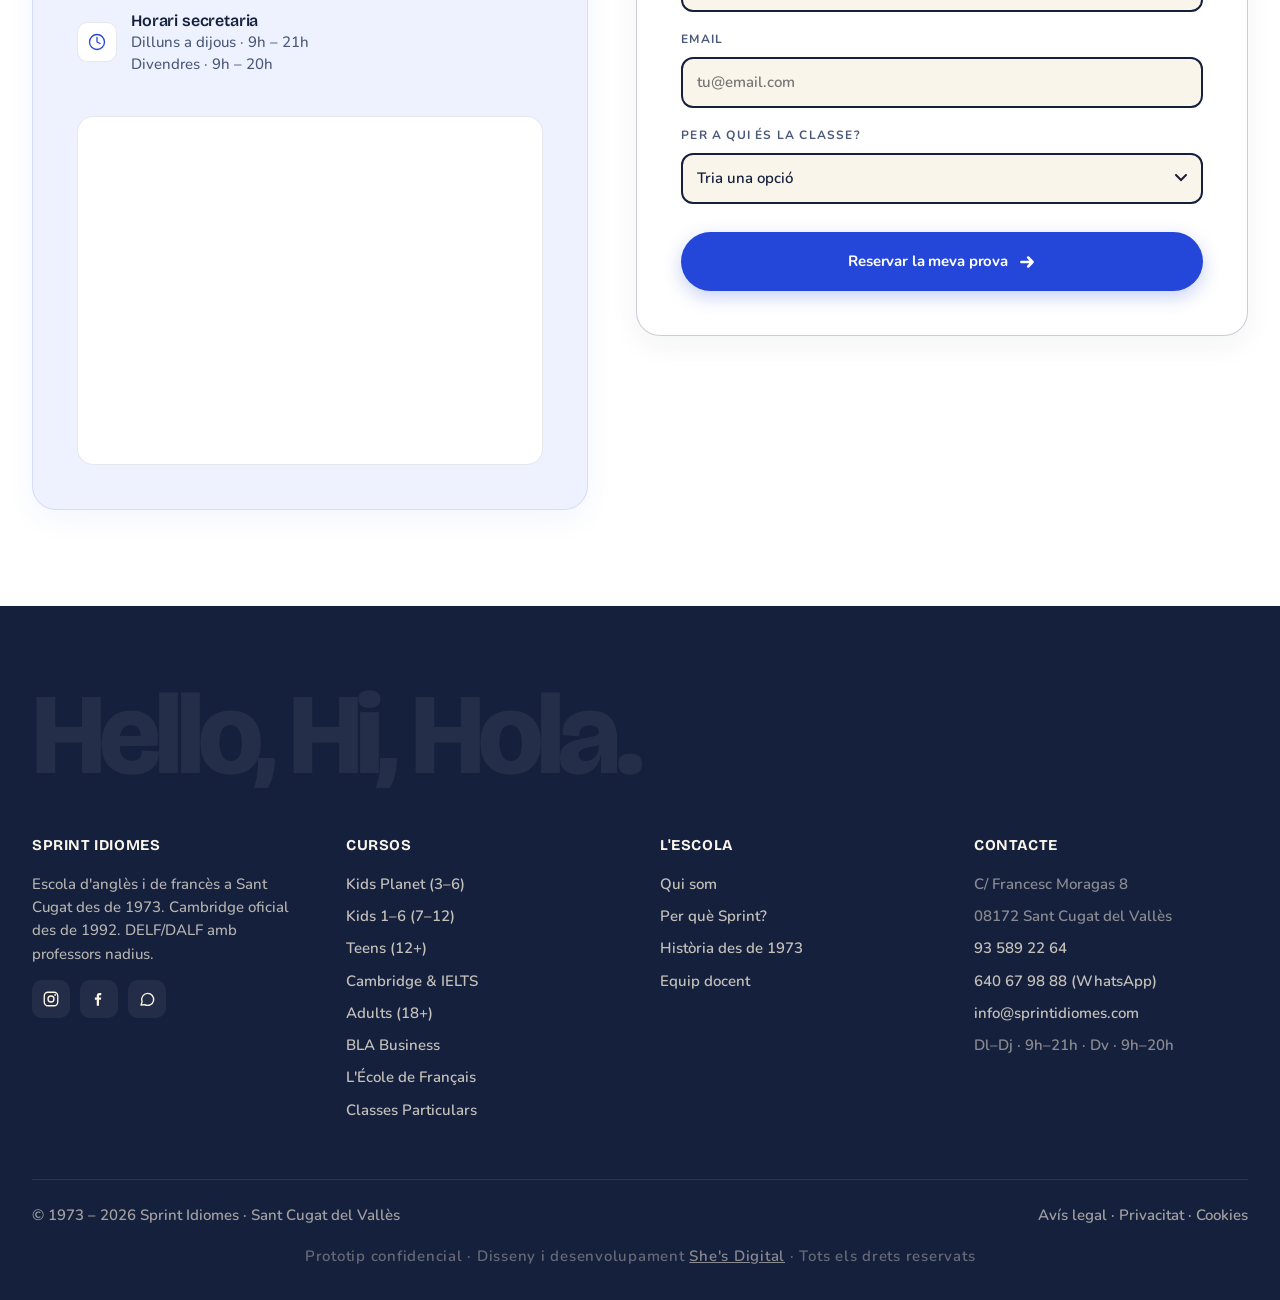
==== commit 672d6007: "Home: cambios pedidos por Sprint Idiomes (octubre) - Portada: nuevo título, subtítulo y botones; tra" ====
--- a/index.html
+++ b/index.html
@@ -104,11 +104,13 @@
 }
 .portada-overlay{
   position:absolute;inset:0;z-index:2;
+  /* Trama suau: només enfosqueix la franja del text perquè la foto es vegi clara */
   background:
-    linear-gradient(to top, rgba(6,15,54,.97) 0%, rgba(6,15,54,.65) 40%, rgba(6,15,54,.08) 80%, transparent 100%),
-    linear-gradient(to right, rgba(6,15,54,.35) 0%, transparent 55%);
+    linear-gradient(to top, rgba(6,15,54,.72) 0%, rgba(6,15,54,.38) 30%, rgba(6,15,54,0) 60%),
+    linear-gradient(to right, rgba(6,15,54,.22) 0%, transparent 50%);
   pointer-events:none;
 }
+.portada-title,.portada-sub{text-shadow:0 2px 18px rgba(6,15,54,.45)}
 .portada-content{
   position:relative;z-index:3;
   width:100%;max-width:1480px;
@@ -144,8 +146,9 @@
 .portada-sub{
   font-family:var(--font-body);
   font-size:18px;font-weight:600;
-  color:rgba(255,255,255,.80);
+  color:rgba(255,255,255,.92);
   margin:0 0 36px;
+  max-width:640px;
 }
 /* Grup CTA: botó primari + link secundari */
 .portada-cta-group{
@@ -231,7 +234,6 @@
 
 /* ---------- SECTION ---------- */
 section{padding:96px 32px;max-width:1480px;margin:0 auto;position:relative}
-section#metode,section#opinions{padding-top:0;padding-bottom:0}
 .eyebrow{
   font-family:var(--font-body);
   font-size:15px;
@@ -273,7 +275,7 @@
 
 /* ---------- AUDIENCE BUBBLES ---------- */
 #per-a-qui{
-  background:var(--cream);
+  background:#fff;
   border-radius:40px;
   padding-top:64px;
   padding-bottom:64px;
@@ -313,6 +315,17 @@
   letter-spacing:-0.02em;
   color:inherit;
   font-variation-settings:"wdth" 95;
+  text-transform:uppercase;
+}
+.bubble .b-sub{
+  font-family:var(--font-body);
+  font-weight:600;
+  font-size:15px;
+  line-height:1.25;
+  margin-top:8px;
+  color:inherit;
+  opacity:.92;
+  max-width:85%;
 }
 .bubble.a1{background:#EC1E8C}
 .bubble.a2{background:#FF6B35}
@@ -508,86 +521,6 @@
 .c-french-pill .fp-val{font-family:var(--font-display);font-weight:600;font-size:18px;color:#fff;letter-spacing:-0.01em}
 
 
-/* ---------- METHOD ---------- */
-.method{
-  background:var(--ink);color:var(--cream);
-  border-radius:28px;
-  padding:80px 32px;
-  position:relative;overflow:hidden;
-  box-shadow:0 24px 50px rgba(21,32,61,.16);
-}
-.method::before{
-  content:"";position:absolute;
-  top:-100px;right:-80px;width:340px;height:340px;border-radius:50%;
-  background:var(--blue);opacity:.25;filter:blur(20px);
-}
-.method::after{
-  content:"";position:absolute;
-  bottom:-100px;left:-80px;width:300px;height:300px;border-radius:50%;
-  background:var(--blue);opacity:.18;filter:blur(20px);
-}
-.method .eyebrow{color:var(--yellow)}
-.method .section-title{color:var(--cream)}
-.method .section-title em{color:var(--yellow)}
-.method .section-title .hl{color:var(--yellow)}
-.method .section-title .hl::after{background:rgba(255,184,0,.22)}
-.method-grid{
-  display:grid;grid-template-columns:repeat(4,1fr);gap:20px;
-  margin-top:48px;position:relative;z-index:1;
-}
-.method-step{
-  background:rgba(255,255,255,.04);
-  border:1px solid rgba(255,255,255,.12);
-  border-radius:18px;padding:28px 24px;
-  transition:all .3s;
-}
-.method-step:hover{
-  background:rgba(255,255,255,.08);
-  transform:translateY(-4px);
-  border-color:rgba(255,255,255,.25);
-}
-.method-step .step-num{
-  font-family:var(--font-display);
-  font-weight:500;
-  font-style:italic;
-  font-size:36px;line-height:1;
-  letter-spacing:-0.04em;
-  margin-bottom:16px;
-  display:inline-block;
-  color:var(--yellow);
-}
-.method-step h3{
-  font-family:var(--font-display);font-weight:700;
-  font-size:22px;line-height:1.1;letter-spacing:-0.02em;
-  margin-bottom:10px;color:var(--cream);
-}
-.method-step p{font-size:15px;color:rgba(255,246,228,.72);line-height:1.5}
-
-.polaroid{display:none}
-
-
-/* ---------- TESTIMONIALS ---------- */
-.testimonials-wrap{
-  background:#EEF2FF;
-  border-radius:28px;
-  padding:80px 32px;
-  margin-top:40px;
-  border:1px solid rgba(37,71,217,.12);
-}
-.legacy-grid{
-  display:grid;grid-template-columns:repeat(4,1fr);gap:24px;margin-top:48px;
-}
-.legacy-stat{
-  background:#fff;border:1px solid var(--line);border-radius:18px;
-  padding:32px 24px;text-align:center;
-}
-.legacy-stat .n{
-  font-family:var(--font-display);font-weight:800;
-  font-size:36px;line-height:1;letter-spacing:-0.02em;color:var(--blue);
-  margin-bottom:10px;
-}
-.legacy-stat .l{font-size:15px;color:var(--ink-soft);line-height:1.4}
-
 /* ---------- CONTACT ---------- */
 .contact{
   display:grid;grid-template-columns:1fr 1.1fr;gap:48px;align-items:start;
@@ -632,6 +565,15 @@
   font-weight:600;color:var(--ink);font-size:16px;letter-spacing:-0.01em;
 }
 .info-block a:hover{color:var(--blue)}
+.info-map{
+  position:relative;
+  margin-top:24px;
+  border-radius:16px;overflow:hidden;
+  border:1px solid var(--line);
+  background:#fff;
+  aspect-ratio:4/3;
+}
+.info-map iframe{display:block;width:100%;height:100%;border:0}
 
 .contact-form{
   background:#fff;border:1px solid var(--line-strong);
@@ -701,14 +643,11 @@
   section{padding:64px 22px}
   .audience{grid-template-columns:repeat(4,1fr);gap:12px}
   .bubble .b-name{font-size:15px}
+  .bubble .b-sub{font-size:12px;margin-top:4px}
   .why{grid-template-columns:1fr 1fr;gap:14px}
   .courses-grid > *{grid-column:span 12 !important}
-  .method{padding:56px 22px;border-radius:24px}
-  .method-grid{grid-template-columns:1fr 1fr;gap:16px}
   .heritage{grid-template-columns:1fr;gap:40px}
   .heritage-left{padding:32px}
-  .polaroid{width:130px;top:-20px;right:-10px}
-  .testimonials-wrap{padding:56px 22px;border-radius:24px}
   .t-grid{grid-template-columns:1fr}
   .contact{grid-template-columns:1fr;gap:24px}
   .contact-info-card,.contact-form{padding:30px}
@@ -721,7 +660,6 @@
   .portada-deco{display:none}
   .audience{grid-template-columns:1fr 1fr}
   .why{grid-template-columns:1fr}
-  .method-grid{grid-template-columns:1fr}
   .hero-meta-row{gap:20px}
   .nav-inner{padding:14px 22px}
 }
@@ -762,7 +700,7 @@
       "foundingDate": "1973",
       "address": {
         "@type": "PostalAddress",
-        "streetAddress": "C/ Francesc Moragas 4 i 8",
+        "streetAddress": "C/ Francesc Moragas 8",
         "addressLocality": "Sant Cugat del Vallès",
         "postalCode": "08172",
         "addressRegion": "Catalunya",
@@ -780,11 +718,16 @@
             "Monday",
             "Tuesday",
             "Wednesday",
-            "Thursday",
-            "Friday"
+            "Thursday"
           ],
           "opens": "09:00",
           "closes": "21:00"
+        },
+        {
+          "@type": "OpeningHoursSpecification",
+          "dayOfWeek": "Friday",
+          "opens": "09:00",
+          "closes": "20:00"
         }
       ],
       "availableLanguage": [
@@ -821,7 +764,7 @@
   <span class="blob b3"></span>
 </div>
 
-<script src="nav.js?v=17"></script>
+<script src="nav.js?v=18"></script>
 
 <!-- =================== PORTADA CAMPANYA ===================
      Carrusel de fotos reals de l'escola (carpeta img-portada/).
@@ -842,11 +785,11 @@
   <div class="portada-overlay"></div>
   <div class="portada-content">
     <span class="portada-badge"><span class="portada-dot"></span>Curs 2026–2027 · Places limitades</span>
-    <h1 class="portada-title">Mig segle ensenyant<br>Sant Cugat a parlar idiomes.</h1>
-    <p class="portada-sub">3 generacions ja hi han après. Ara et toca a tu.</p>
+    <h1 class="portada-title">Aprendre idiomes<br>obre portes.</h1>
+    <p class="portada-sub">Acompanyem infants, joves i adults en l'aprenentatge d'idiomes a Sant Cugat del Vallès des de 1973.</p>
     <div class="portada-ctas">
-      <a href="#contacte" class="portada-cta">Reserva la teva plaça <span>→</span></a>
-      <a href="#contacte" class="portada-cta-ghost">Prova una classe gratis →</a>
+      <a href="cursos.html" class="portada-cta">Coneix els nostres cursos <span>→</span></a>
+      <a href="#contacte" class="portada-cta-ghost">Prova una classe gratuïta →</a>
     </div>
   </div>
   <div class="portada-scroll" onclick="document.getElementById('per-a-qui').scrollIntoView({behavior:'smooth'})">
@@ -882,27 +825,35 @@
   <div class="audience">
     <a href="kids-planet.html" class="bubble a1">
       <div class="b-name">Kids Planet</div>
+      <div class="b-sub">Infantil i 1r de Primària</div>
     </a>
     <a href="kids.html" class="bubble a2">
       <div class="b-name">Kids</div>
+      <div class="b-sub">Primària</div>
     </a>
     <a href="teens.html" class="bubble a3">
       <div class="b-name">Teens</div>
+      <div class="b-sub">ESO</div>
     </a>
     <a href="cambridge.html" class="bubble a5">
       <div class="b-name">Cambridge</div>
+      <div class="b-sub">Exàmens oficials</div>
     </a>
     <a href="adults.html" class="bubble a4">
       <div class="b-name">Adults</div>
+      <div class="b-sub">Anglès i conversa</div>
     </a>
     <a href="frances.html" class="bubble a6">
       <div class="b-name">Français</div>
+      <div class="b-sub">Joves i adults</div>
     </a>
     <a href="business.html" class="bubble a7">
       <div class="b-name">Business</div>
+      <div class="b-sub">Empreses</div>
     </a>
     <a href="particular.html" class="bubble a9">
-      <div class="b-name">Particular</div>
+      <div class="b-name">Particulars</div>
+      <div class="b-sub">Classes a mida</div>
     </a>
   </div>
 </section>
@@ -912,9 +863,8 @@
   <div class="section-head">
     <div>
       <span class="eyebrow">Per què Sprint?</span>
-      <h2 class="section-title">Per què els pares de Sant Cugat<br>tornen <span class="hl">any rere any</span>.</h2>
+      <h2 class="section-title">Molt més que una <span class="hl">escola d'idiomes</span>.</h2>
     </div>
-    <p class="section-lead">Cinquanta anys fent una sola cosa bé.</p>
   </div>
 
   <div class="why">
@@ -923,94 +873,32 @@
         <div class="icon"><svg width="20" height="20" viewBox="0 0 24 24" fill="none" stroke="currentColor" stroke-width="1.75" stroke-linecap="round" stroke-linejoin="round"><path d="M11.525 2.295a.53.53 0 0 1 .95 0l2.31 4.679a2.123 2.123 0 0 0 1.595 1.16l5.166.756a.53.53 0 0 1 .294.904l-3.736 3.638a2.123 2.123 0 0 0-.611 1.878l.882 5.14a.53.53 0 0 1-.771.56l-4.618-2.428a2.122 2.122 0 0 0-1.973 0L6.396 21.01a.53.53 0 0 1-.77-.56l.881-5.139a2.122 2.122 0 0 0-.611-1.879L2.16 9.795a.53.53 0 0 1 .294-.906l5.165-.755a2.122 2.122 0 0 0 1.597-1.16z"/></svg></div>
         <h3>Grups reduïts</h3>
       </div>
-      <p>Màxim 12 alumnes per classe. Tothom participa, tothom parla, ningú es queda al fons.</p>
+      <p>Classes de màxim 12 alumnes per garantir una atenció propera i una participació activa de cada estudiant.</p>
     </article>
     <article class="why-card w2">
       <div class="why-head">
         <div class="icon"><svg width="20" height="20" viewBox="0 0 24 24" fill="none" stroke="currentColor" stroke-width="1.75" stroke-linecap="round" stroke-linejoin="round"><path d="M2 9.5a5.5 5.5 0 0 1 9.591-3.676.56.56 0 0 0 .818 0A5.49 5.49 0 0 1 22 9.5c0 2.29-1.5 4-3 5.5l-5.492 5.313a2 2 0 0 1-3 .019L5 15c-1.5-1.5-3-3.2-3-5.5"/></svg></div>
-        <h3>Profes vocacionals</h3>
-      </div>
-      <p>Equip estable de professors nadius i especialitzats. Continuïtat real per a cada alumne.</p>
+        <h3>Professorat compromès</h3>
+      </div>
+      <p>Equip estable de professors nadius i especialitzats que acompanya cada estudiant en el seu procés d'aprenentatge.</p>
     </article>
     <article class="why-card w3">
       <div class="why-head">
         <div class="icon"><svg width="20" height="20" viewBox="0 0 24 24" fill="none" stroke="currentColor" stroke-width="1.75" stroke-linecap="round" stroke-linejoin="round"><path d="M11.017 2.814a1 1 0 0 1 1.966 0l1.051 5.558a2 2 0 0 0 1.594 1.594l5.558 1.051a1 1 0 0 1 0 1.966l-5.558 1.051a2 2 0 0 0-1.594 1.594l-1.051 5.558a1 1 0 0 1-1.966 0l-1.051-5.558a2 2 0 0 0-1.594-1.594l-5.558-1.051a1 1 0 0 1 0-1.966l5.558-1.051a2 2 0 0 0 1.594-1.594z"/><path d="M20 2v4"/><path d="M22 4h-4"/><circle cx="4" cy="20" r="2"/></svg></div>
         <h3>Anglès i Francès</h3>
       </div>
-      <p>L'única escola de Sant Cugat amb francès complet: A1–C1, DELF/DALF i tres professors nadius.</p>
+      <p>Cursos per a infants, joves i adults, adaptats a diferents nivells i objectius. Exàmens oficials DELF i DALF.</p>
     </article>
     <article class="why-card w4">
       <div class="why-head">
         <div class="icon"><svg width="20" height="20" viewBox="0 0 24 24" fill="none" stroke="currentColor" stroke-width="1.75" stroke-linecap="round" stroke-linejoin="round"><path d="M3.85 8.62a4 4 0 0 1 4.78-4.77 4 4 0 0 1 6.74 0 4 4 0 0 1 4.78 4.78 4 4 0 0 1 0 6.74 4 4 0 0 1-4.77 4.78 4 4 0 0 1-6.75 0 4 4 0 0 1-4.78-4.77 4 4 0 0 1 0-6.76Z"/><path d="m16 9-5.5 5.5L8 12"/></svg></div>
-        <h3>Cambridge oficial</h3>
-      </div>
-      <p>Centre preparador oficial des de 1992. Un 98% dels nostres alumnes aproven el seu examen.</p>
+        <h3>Experts en Cambridge</h3>
+      </div>
+      <p>Centre preparador oficial, amb seguiment i orientació durant tot el procés.</p>
     </article>
   </div>
 </section>
 
-
-<!-- =================== METHOD =================== -->
-<section id="metode">
-<div class="method">
-  <span class="eyebrow">Com ho fem</span>
-  <h2 class="section-title">El mètode <span class="hl">Sprint</span> en 4 passos.</h2>
-  <p style="font-size:18px;color:rgba(255,246,228,.78);max-width:540px;margin-top:8px">
-    Provat durant mig segle amb alumnes de totes les edats.
-  </p>
-
-  <div class="method-grid">
-    <div class="method-step">
-      <div class="step-num">01</div>
-      <h3>Et coneixem</h3>
-      <p>Conversa de 30 minuts amb un dels nostres professors. Gratuïta i sense compromís.</p>
-    </div>
-    <div class="method-step">
-      <div class="step-num">02</div>
-      <h3>Grup ideal</h3>
-      <p>T'assignem un grup reduït amb el teu nivell i objectius. Màxim 8 persones per classe.</p>
-    </div>
-    <div class="method-step">
-      <div class="step-num">03</div>
-      <h3>Aprens parlant</h3>
-      <p>El 80% del temps de classe és comunicació oral. La gramàtica ve al servei de la fluïdesa.</p>
-    </div>
-    <div class="method-step">
-      <div class="step-num">04</div>
-      <h3>Certifiques</h3>
-      <p>Si vols, et preparem per a un títol oficial (Cambridge, IELTS) amb garanties.</p>
-    </div>
-  </div>
-</div>
-</section>
-
-
-<!-- =================== LEGACY / TRACK RECORD =================== -->
-<section id="opinions">
-<div class="testimonials-wrap">
-  <span class="eyebrow">Cinquanta anys a Sant Cugat</span>
-  <h2 class="section-title">3 generacions, una <span class="hl">mateixa escola</span>.</h2>
-
-  <div class="legacy-grid">
-    <div class="legacy-stat">
-      <div class="n">1973</div>
-      <div class="l">Any de fundació</div>
-    </div>
-    <div class="legacy-stat">
-      <div class="n">50</div>
-      <div class="l">Anys ensenyant a Sant Cugat</div>
-    </div>
-    <div class="legacy-stat">
-      <div class="n">3</div>
-      <div class="l">Generacions d'una mateixa família</div>
-    </div>
-    <div class="legacy-stat">
-      <div class="n">Cambridge</div>
-      <div class="l">Centre examinador oficial</div>
-    </div>
-  </div>
-</div>
-</section>
 
 <!-- =================== CONTACT =================== -->
 <span id="contacte-nivell" aria-hidden="true"></span>
@@ -1018,27 +906,26 @@
   <div class="section-head">
     <div>
       <span class="eyebrow">Vine a conèixer-nos</span>
-      <h2 class="section-title" data-default="Reserva la teva <span class=&quot;hl&quot;>prova gratuïta</span>." data-nivell="Fes la <span class=&quot;hl&quot;>prova de nivell</span> gratuïta.">Reserva la teva <span class="hl">prova gratuïta</span>.</h2>
+      <h2 class="section-title" data-default="Reserva la teva <span class=&quot;hl&quot;>classe de prova gratuïta</span>." data-nivell="Fes la <span class=&quot;hl&quot;>prova de nivell</span> gratuïta.">Reserva la teva <span class="hl">classe de prova gratuïta</span>.</h2>
     </div>
   </div>
 
   <div class="contact">
     <div class="contact-info-card">
       <h3>Som <em>al cor</em> de Sant Cugat.</h3>
-      <p class="info-text">A dos minuts de l'estació. Vine a veure les aules i conèixer els profes.</p>
 
       <div class="info-block">
         <div class="ico"><svg width="18" height="18" viewBox="0 0 24 24" fill="none" stroke="currentColor" stroke-width="1.75" stroke-linecap="round" stroke-linejoin="round"><path d="M20 10c0 4.993-5.539 10.193-7.399 11.799a1 1 0 0 1-1.202 0C9.539 20.193 4 14.993 4 10a8 8 0 0 1 16 0"/><circle cx="12" cy="10" r="3"/></svg></div>
         <div class="info-text-block">
           <strong>On som</strong>
-          C/ Francesc Moragas 4 i 8, 08172 Sant Cugat
+          C/ Francesc Moragas 8, 08172 Sant Cugat
         </div>
       </div>
       <div class="info-block">
         <div class="ico"><svg width="18" height="18" viewBox="0 0 24 24" fill="none" stroke="currentColor" stroke-width="1.75" stroke-linecap="round" stroke-linejoin="round"><path d="M13.832 16.568a1 1 0 0 0 1.213-.303l.355-.465A2 2 0 0 1 17 15h3a2 2 0 0 1 2 2v3a2 2 0 0 1-2 2A18 18 0 0 1 2 4a2 2 0 0 1 2-2h3a2 2 0 0 1 2 2v3a2 2 0 0 1-.8 1.6l-.468.351a1 1 0 0 0-.292 1.233 14 14 0 0 0 6.392 6.384"/></svg></div>
         <div class="info-text-block">
-          <strong>Truca'ns</strong>
-          <a href="tel:+34935892264">93 589 22 64</a> · <a href="tel:+34936746635">93 674 66 35</a>
+          <strong>Contacta'ns</strong>
+          <a href="tel:+34935892264">93 589 22 64</a> · <a href="https://wa.me/34640679888" target="_blank" rel="noopener">640 67 98 88 (WhatsApp)</a>
         </div>
       </div>
       <div class="info-block">
@@ -1052,15 +939,23 @@
         <div class="ico"><svg width="18" height="18" viewBox="0 0 24 24" fill="none" stroke="currentColor" stroke-width="1.75" stroke-linecap="round" stroke-linejoin="round"><circle cx="12" cy="12" r="10"/><path d="M12 6v6l4 2"/></svg></div>
         <div class="info-text-block">
           <strong>Horari secretaria</strong>
-          Dilluns a divendres · 9h – 21h
+          Dilluns a dijous · 9h – 21h<br>
+          Divendres · 9h – 20h
         </div>
+      </div>
+
+      <div class="info-map">
+        <iframe
+          src="https://www.google.com/maps?q=Sprint+Idiomes,+Carrer+de+Francesc+Moragas+8,+08172+Sant+Cugat+del+Vall%C3%A8s&amp;z=16&amp;output=embed"
+          title="Mapa: Sprint Idiomes, C/ Francesc Moragas 8, Sant Cugat del Vallès"
+          loading="lazy" referrerpolicy="no-referrer-when-downgrade" allowfullscreen></iframe>
       </div>
     </div>
 
     <form class="contact-form" onsubmit="event.preventDefault(); this.querySelector('.btn-submit').innerHTML='Gràcies! Et truquem aviat ✓';">
       <span class="scribble-deco">És gratuït!</span>
-      <h3 data-default="Parlem? <em>30 minuts</em> i ho veus clar." data-nivell="Fes la <em>prova de nivell</em>, gratis.">Parlem? <em>30 minuts</em> i ho veus clar.</h3>
-      <p class="lead" data-default="Ompla el formulari i et truquem en menys de 24h per organitzar la teva prova gratuïta." data-nivell="Ompla el formulari i et truquem en menys de 24h per fer-te la prova de nivell, sense compromís.">Ompla el formulari i et truquem en menys de 24h per organitzar la teva prova gratuïta.</p>
+      <h3 data-default="Tens algun dubte? <em>Contacta'ns!</em>" data-nivell="Fes la <em>prova de nivell</em>, gratis.">Tens algun dubte? <em>Contacta'ns!</em></h3>
+      <p class="lead" data-default="Omple el formulari i et contactem en menys de 24h." data-nivell="Omple el formulari i et contactem en menys de 24h per fer-te la prova de nivell, sense compromís.">Omple el formulari i et contactem en menys de 24h.</p>
 
       <div class="field">
         <label for="contacte-nom">El teu nom</label>
@@ -1079,14 +974,12 @@
         <select required id="contacte-select">
           <option value="">Tria una opció</option>
           <option>Prova de nivell (sense compromís)</option>
-          <option>Kids Planet — per al meu fill/a (3–6 anys)</option>
-          <option>Kids 1–6 — per al meu fill/a (7–12 anys)</option>
-          <option>Teens — per al meu fill/a (12+ anys)</option>
-          <option>Adults — per a mi (18+)</option>
-          <option>Cambridge / IELTS</option>
-          <option>L'École de Français</option>
-          <option>BLA Business / empresa</option>
-          <option>Intensiu d'estiu 2026</option>
+          <option>Kids Planet — Infantil i 1r de Primària</option>
+          <option>Kids 2–6 — 2n a 6è de Primària</option>
+          <option>Teens — ESO</option>
+          <option>Adults — +18 anys</option>
+          <option>Cambridge — Exàmens oficials</option>
+          <option>BLA Business — Empresa</option>
         </select>
       </div>
 
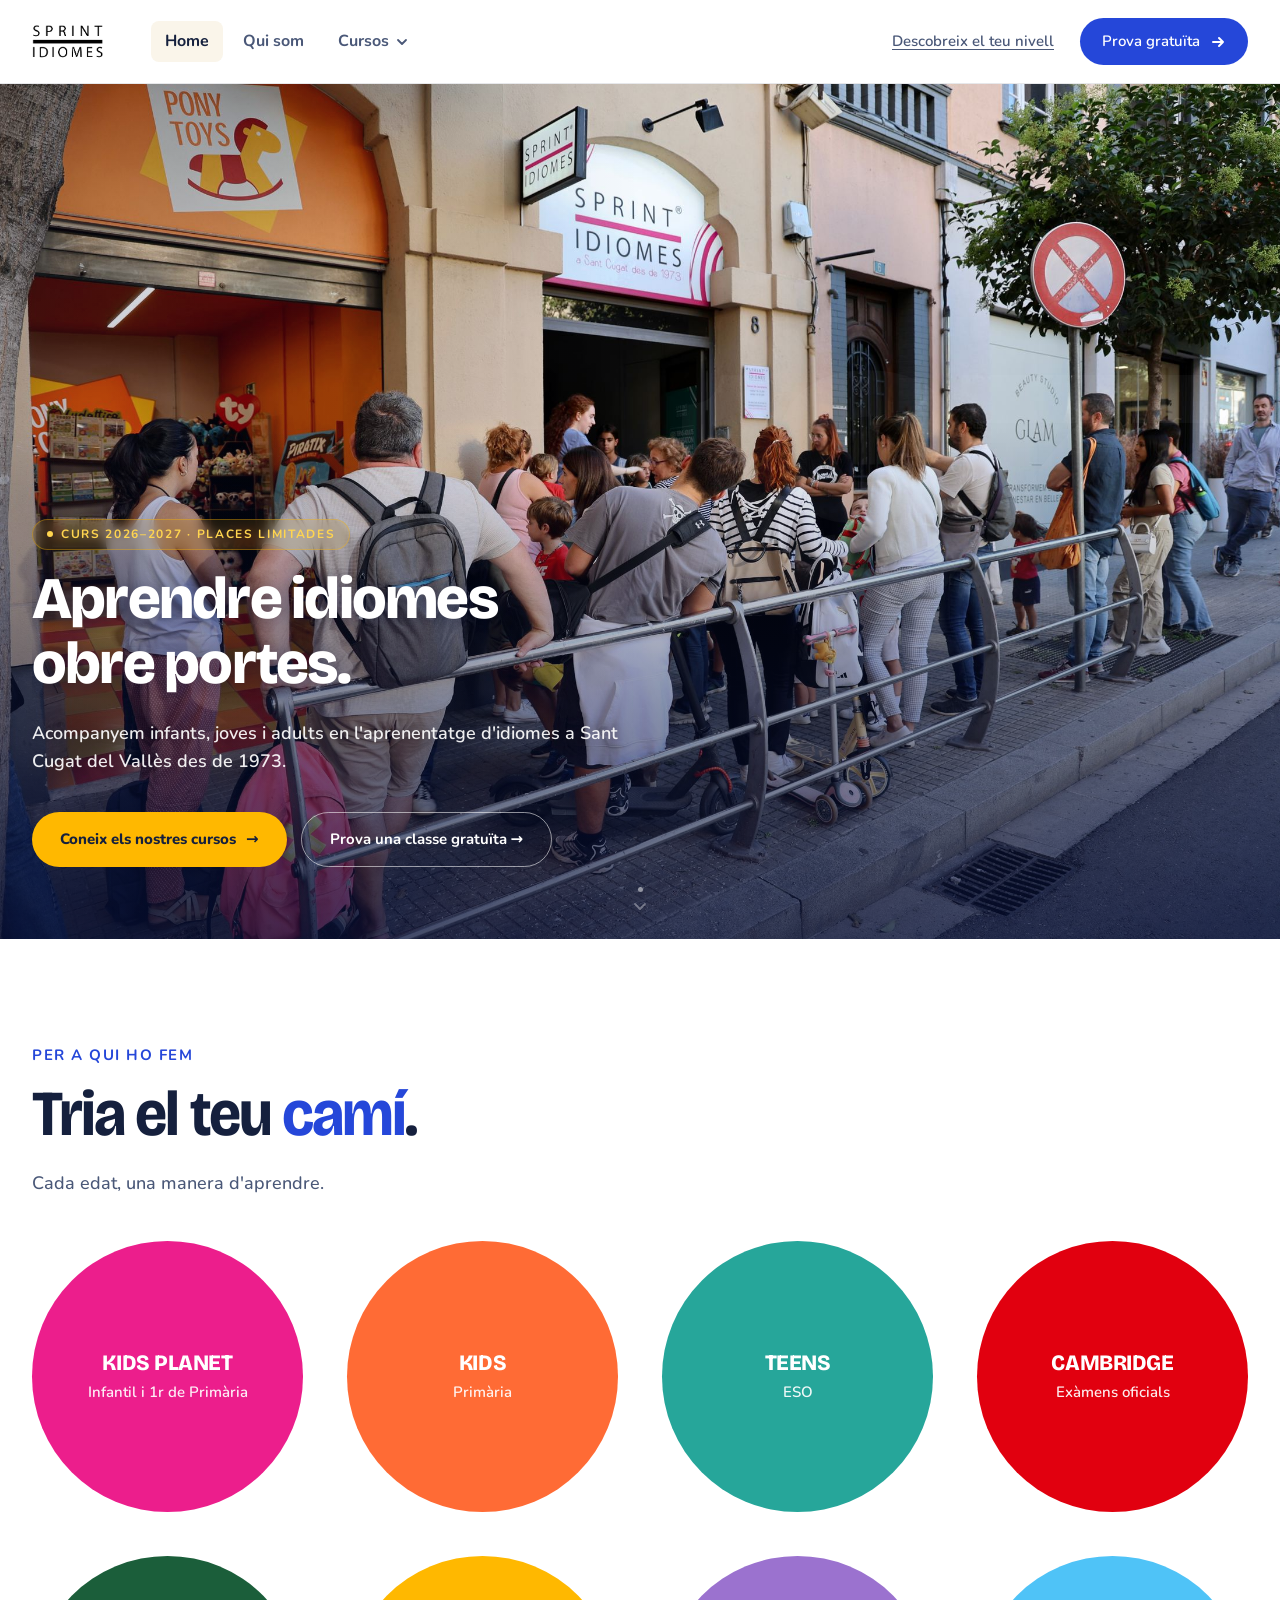
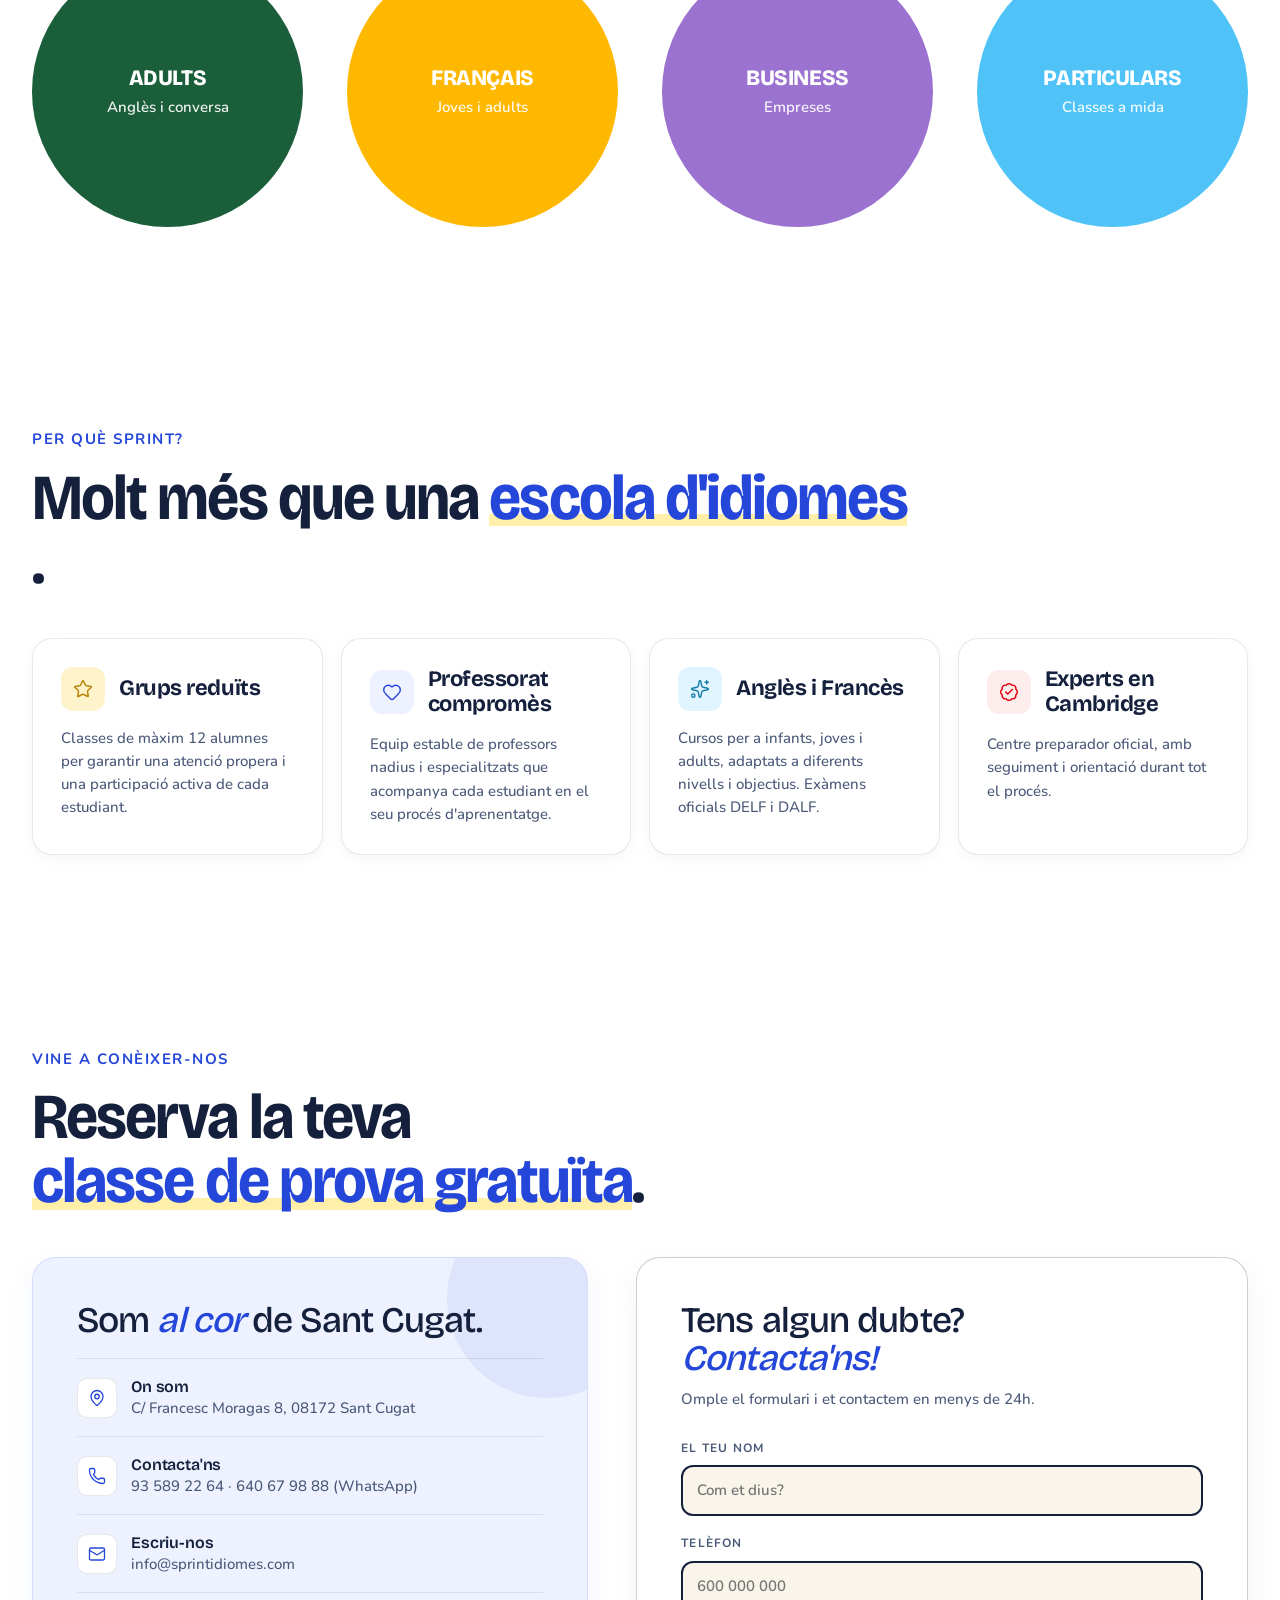
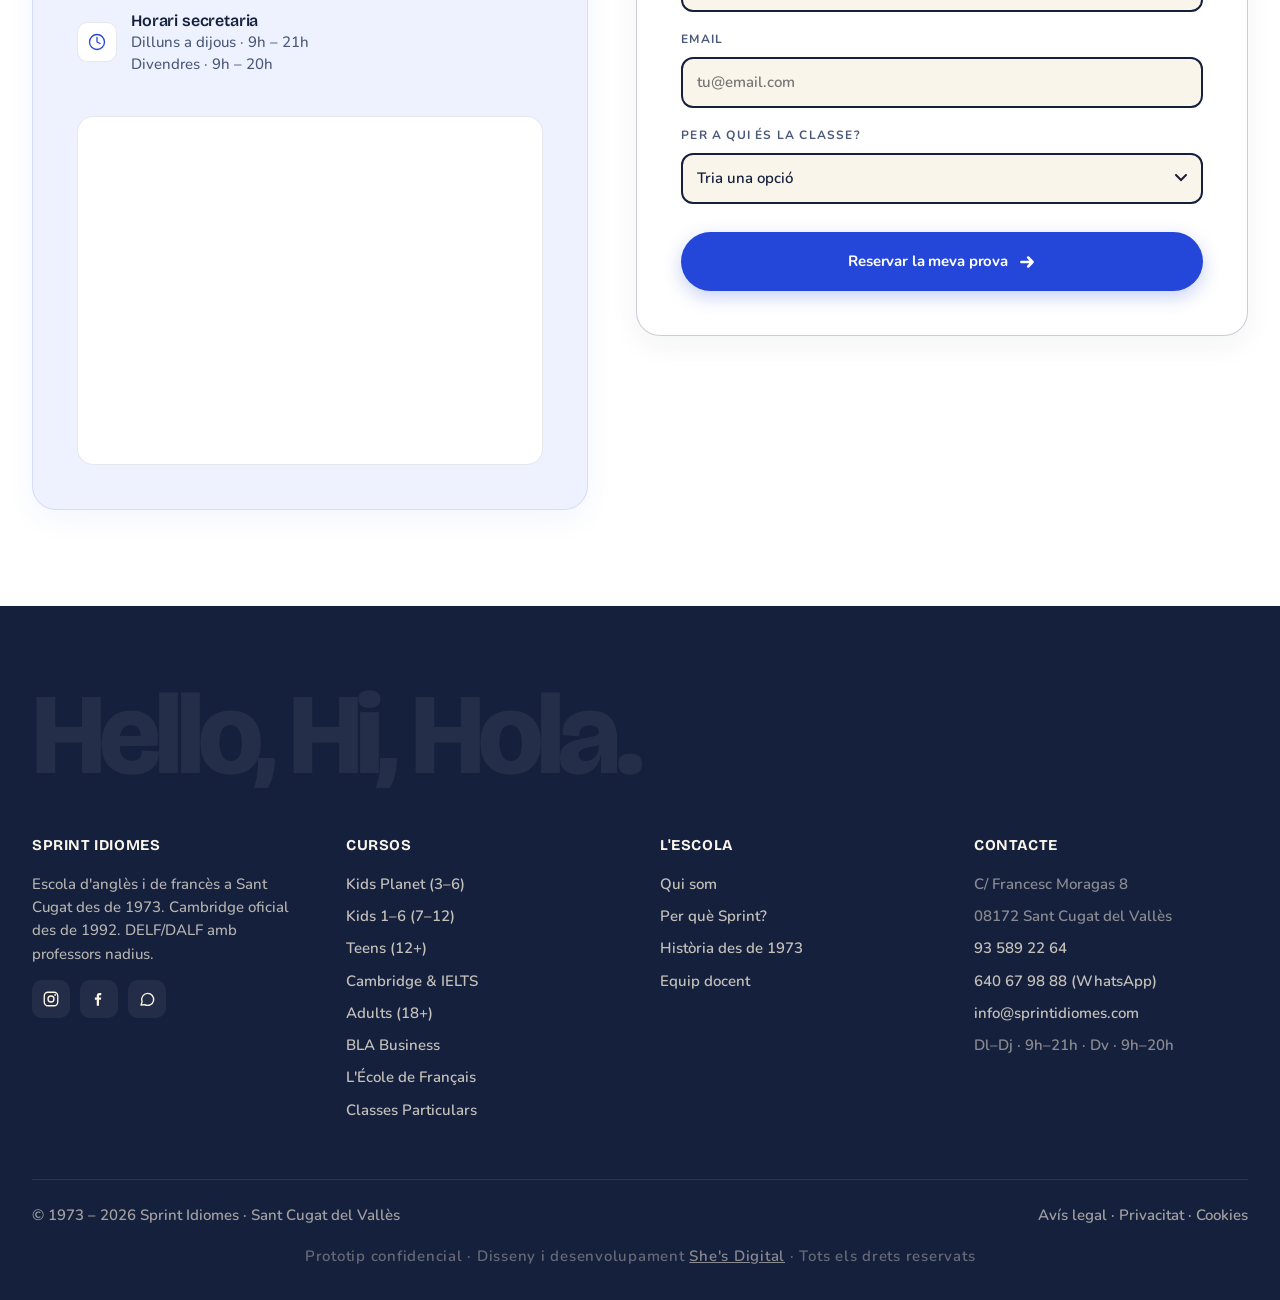
==== commit acc7c1db: "Portada: efecto "obre portes" (puertas Hello/Bonjour, entrada del título y zoom lento)" ====
--- a/index.html
+++ b/index.html
@@ -111,6 +111,72 @@
   pointer-events:none;
 }
 .portada-title,.portada-sub{text-shadow:0 2px 18px rgba(6,15,54,.45)}
+/* ---------- EFECTE PORTADA: "obre portes" ----------
+   1) Dues portes (Hello / Bonjour) s'obren i deixen veure la foto (1 cop per sessió)
+   2) El títol puja línia a línia, després subtítol i botons
+   3) Zoom lent (Ken Burns) a cada foto del carrusel */
+.portada{perspective:1800px}
+.portada-slide{transform:scale(1.1);transition:opacity 1.8s ease-in-out, transform 7s linear}
+.portada-slide.is-active{transform:scale(1)}
+
+.portada-doors{position:absolute;inset:0;z-index:6;pointer-events:none;display:none}
+.portada.intro-doors .portada-doors{display:block}
+.door{
+  position:absolute;top:0;bottom:0;width:50.5%;
+  background:linear-gradient(160deg,#0D1A55 0%,#060F36 100%);
+  display:flex;align-items:center;justify-content:center;
+  backface-visibility:hidden;
+  will-change:transform,opacity;
+}
+.door-l{left:0;transform-origin:left center;animation:door-l 1.5s cubic-bezier(.7,0,.25,1) .45s forwards;
+  box-shadow:inset -1px 0 0 rgba(255,184,0,.55)}
+.door-r{right:0;transform-origin:right center;animation:door-r 1.5s cubic-bezier(.7,0,.25,1) .45s forwards;
+  background:linear-gradient(200deg,#0D1A55 0%,#060F36 100%)}
+.door-word{
+  font-family:var(--font-display);font-weight:800;
+  font-size:clamp(44px,8vw,128px);letter-spacing:-0.04em;line-height:1;
+  color:#fff;
+  animation:door-word .45s ease-out both;
+}
+.door-r .door-word{color:var(--yellow)}
+.door::after{ /* pom de la porta */
+  content:"";position:absolute;top:50%;width:6px;height:56px;margin-top:-28px;
+  border-radius:6px;background:var(--yellow);opacity:.9;
+}
+.door-l::after{right:22px}
+.door-r::after{left:22px}
+@keyframes door-l{
+  0%{transform:rotateY(0);opacity:1}
+  80%{opacity:1}
+  100%{transform:rotateY(-100deg);opacity:0}
+}
+@keyframes door-r{
+  0%{transform:rotateY(0);opacity:1}
+  80%{opacity:1}
+  100%{transform:rotateY(100deg);opacity:0}
+}
+@keyframes door-word{from{opacity:0;transform:translateY(14px)}to{opacity:1;transform:none}}
+
+/* Entrada del text */
+.portada{--t:.15s}
+.portada.intro-doors{--t:1.2s}
+.portada-title .ln{display:block;overflow:hidden;padding-bottom:.06em}
+.portada-title .ln > span{display:inline-block;transform:translateY(110%);animation:ln-up .9s cubic-bezier(.2,.8,.2,1) forwards}
+.portada-title .ln:nth-child(1) > span{animation-delay:var(--t)}
+.portada-title .ln:nth-child(2) > span{animation-delay:calc(var(--t) + .14s)}
+.portada-badge,.portada-sub,.portada-ctas{opacity:0;animation:fade-up .8s ease-out forwards}
+.portada-badge{animation-delay:calc(var(--t) - .1s)}
+.portada-sub{animation-delay:calc(var(--t) + .35s)}
+.portada-ctas{animation-delay:calc(var(--t) + .5s)}
+@keyframes ln-up{to{transform:none}}
+@keyframes fade-up{from{opacity:0;transform:translateY(16px)}to{opacity:1;transform:none}}
+
+@media (prefers-reduced-motion:reduce){
+  .portada-doors{display:none !important}
+  .portada-slide,.portada-slide.is-active{transform:none;transition:opacity 1s}
+  .portada-title .ln > span,.portada-badge,.portada-sub,.portada-ctas{animation:none;opacity:1;transform:none}
+}
+
 .portada-content{
   position:relative;z-index:3;
   width:100%;max-width:1480px;
@@ -782,10 +848,14 @@
     <div class="portada-slide" style="background-image:url('img-portada/teens-4.jpg')"></div>
   </div>
   <div class="portada-deco">1973</div>
+  <div class="portada-doors" aria-hidden="true">
+    <div class="door door-l"><span class="door-word">Hello</span></div>
+    <div class="door door-r"><span class="door-word">Bonjour</span></div>
+  </div>
   <div class="portada-overlay"></div>
   <div class="portada-content">
     <span class="portada-badge"><span class="portada-dot"></span>Curs 2026–2027 · Places limitades</span>
-    <h1 class="portada-title">Aprendre idiomes<br>obre portes.</h1>
+    <h1 class="portada-title"><span class="ln"><span>Aprendre idiomes</span></span><span class="ln"><span>obre portes.</span></span></h1>
     <p class="portada-sub">Acompanyem infants, joves i adults en l'aprenentatge d'idiomes a Sant Cugat del Vallès des de 1973.</p>
     <div class="portada-ctas">
       <a href="cursos.html" class="portada-cta">Coneix els nostres cursos <span>→</span></a>
@@ -800,6 +870,13 @@
   </div>
 </div>
 <script>
+(function(){
+  /* Portes: només la primera vegada que s'obre la home en aquesta pestanya */
+  var portada = document.querySelector('.portada');
+  var seen = false;
+  try { seen = sessionStorage.getItem('sprint-portes') === '1'; sessionStorage.setItem('sprint-portes','1'); } catch(e){}
+  if (portada && !seen) portada.classList.add('intro-doors');
+})();
 (function(){
   var slides = document.querySelectorAll('.portada-slide');
   if(slides.length < 2) return;
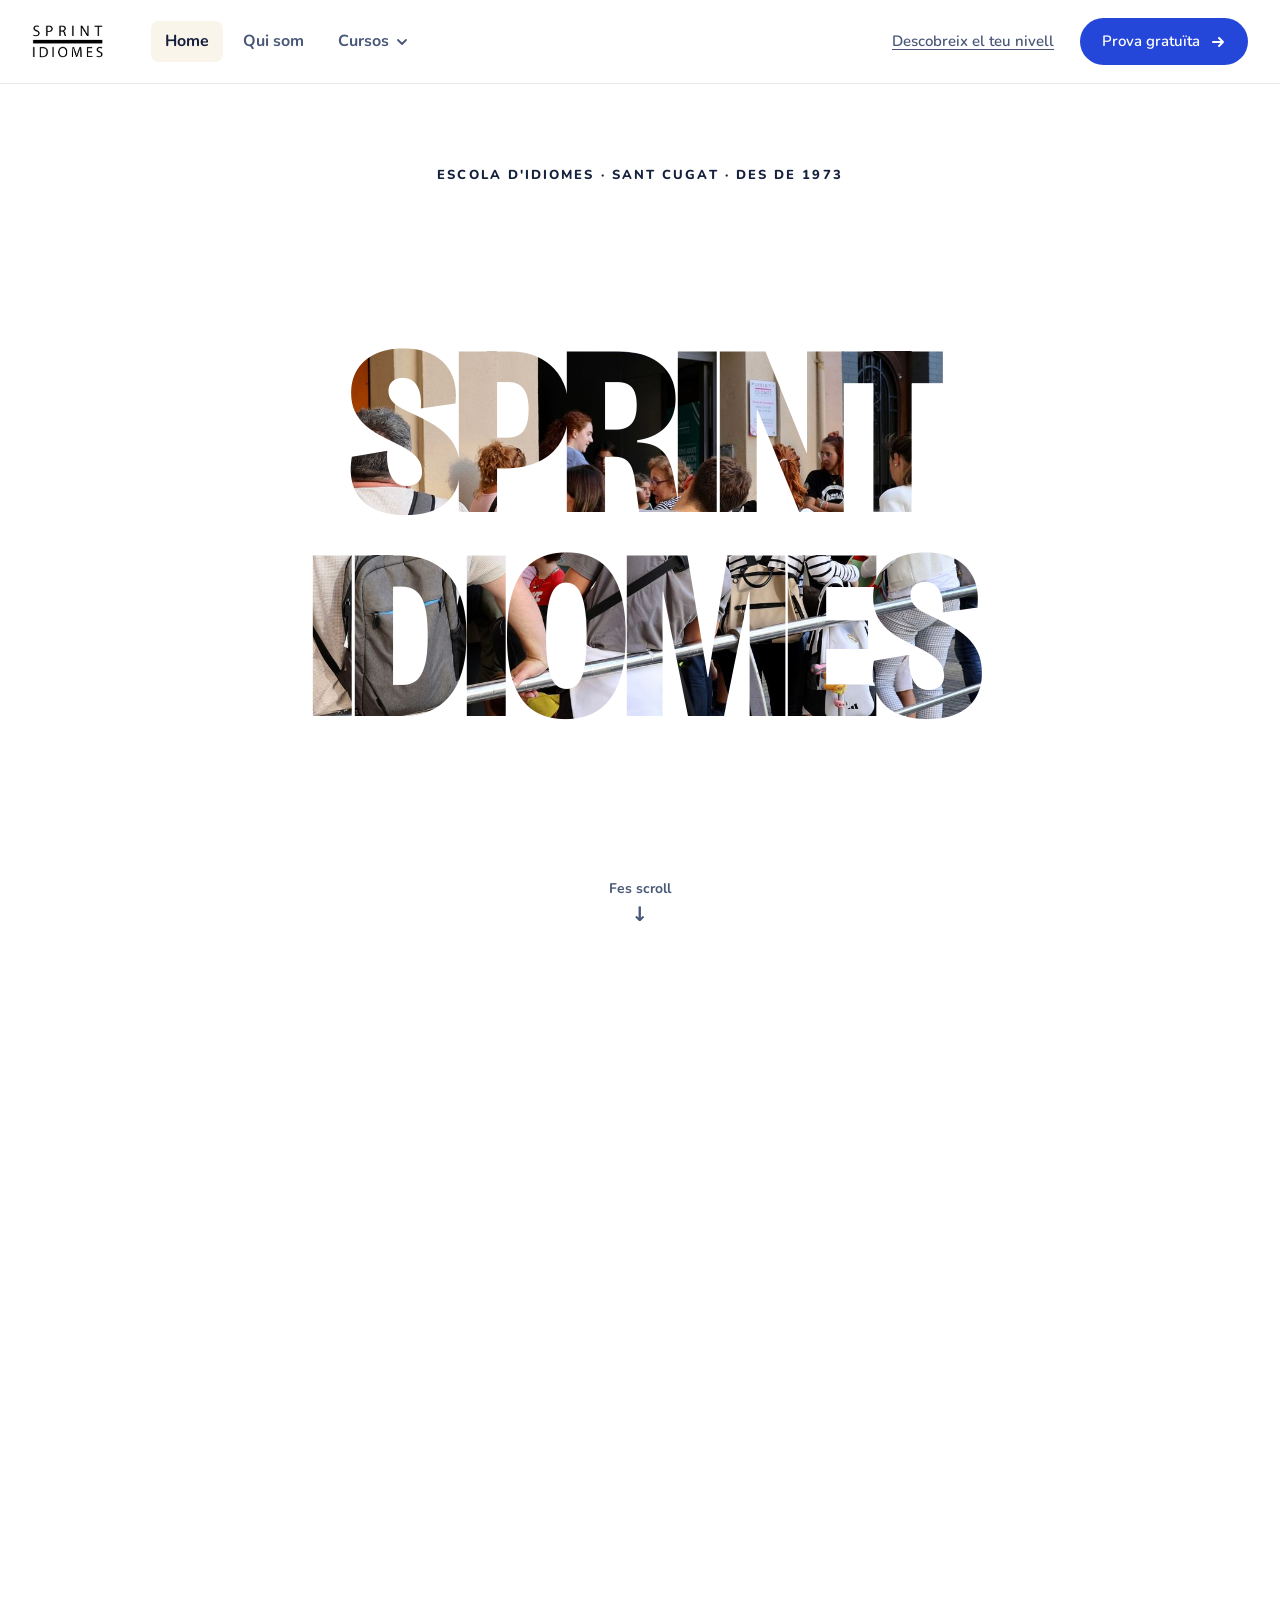
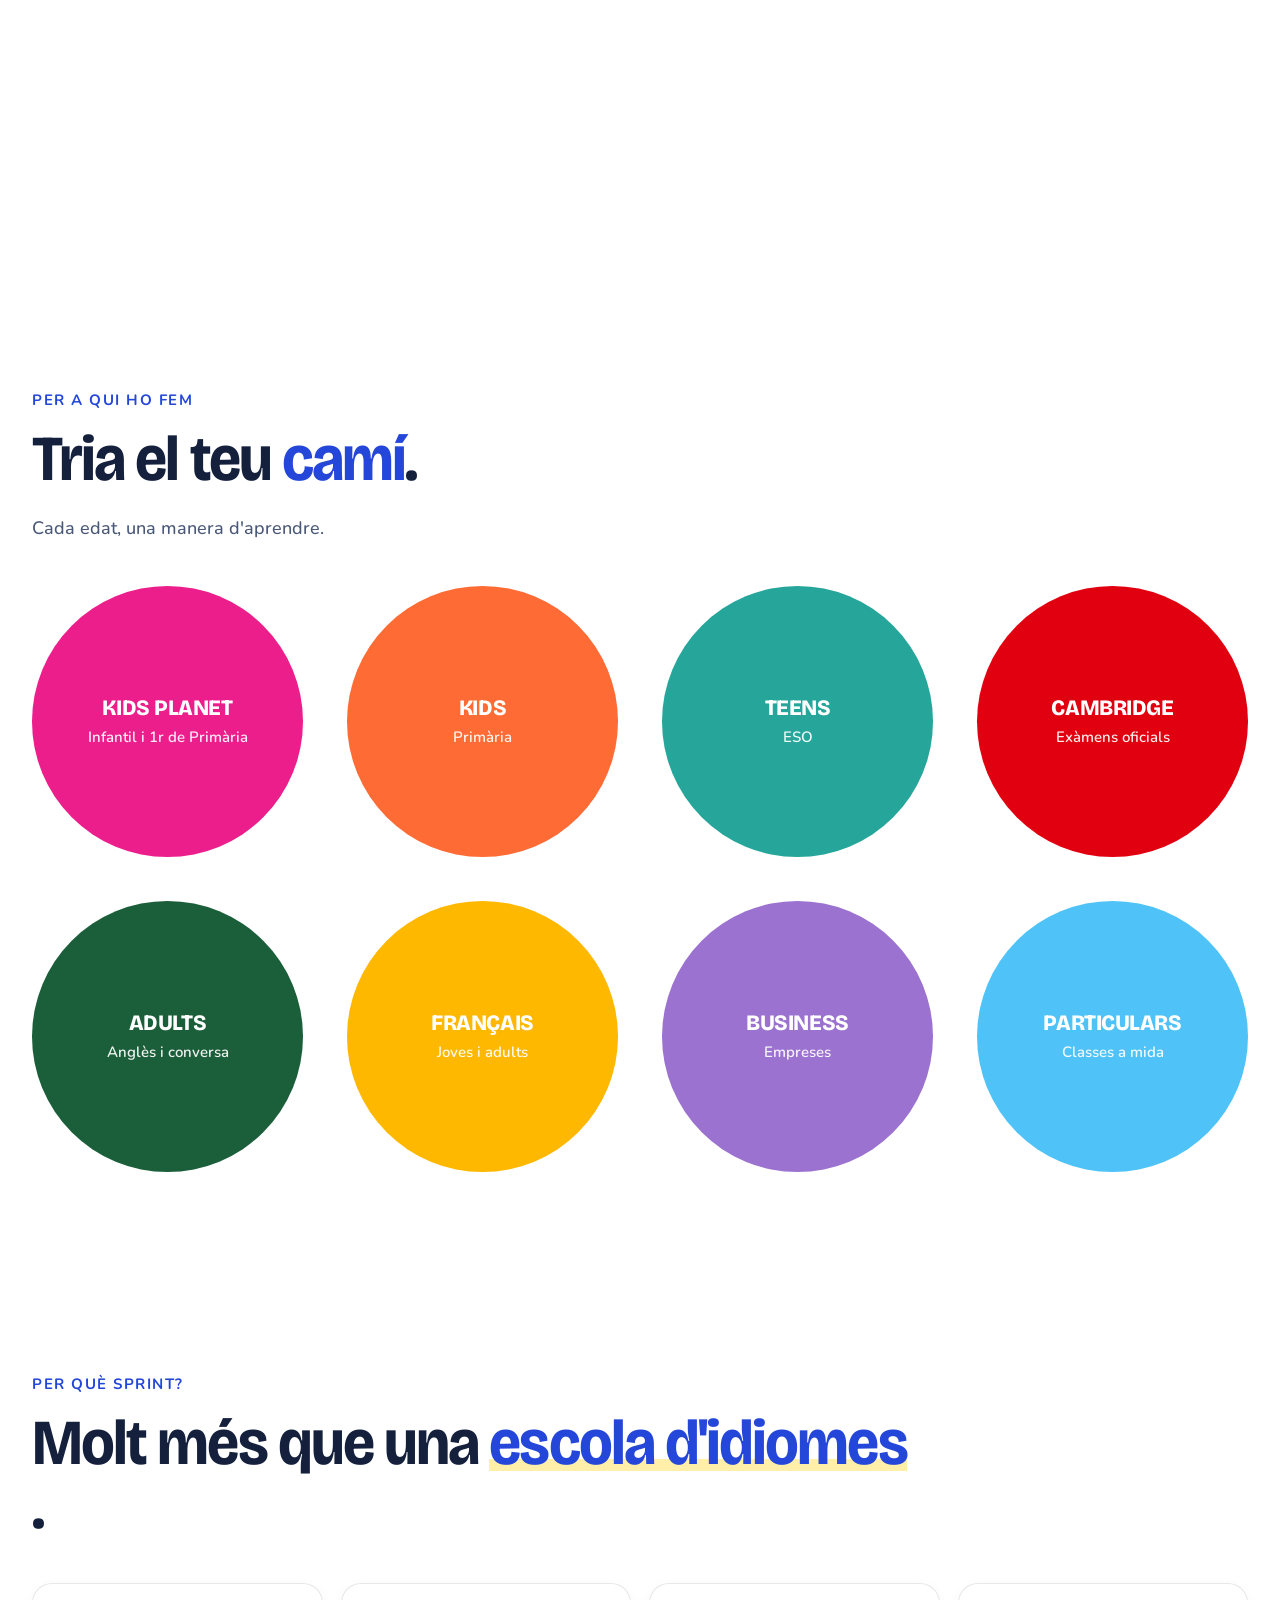
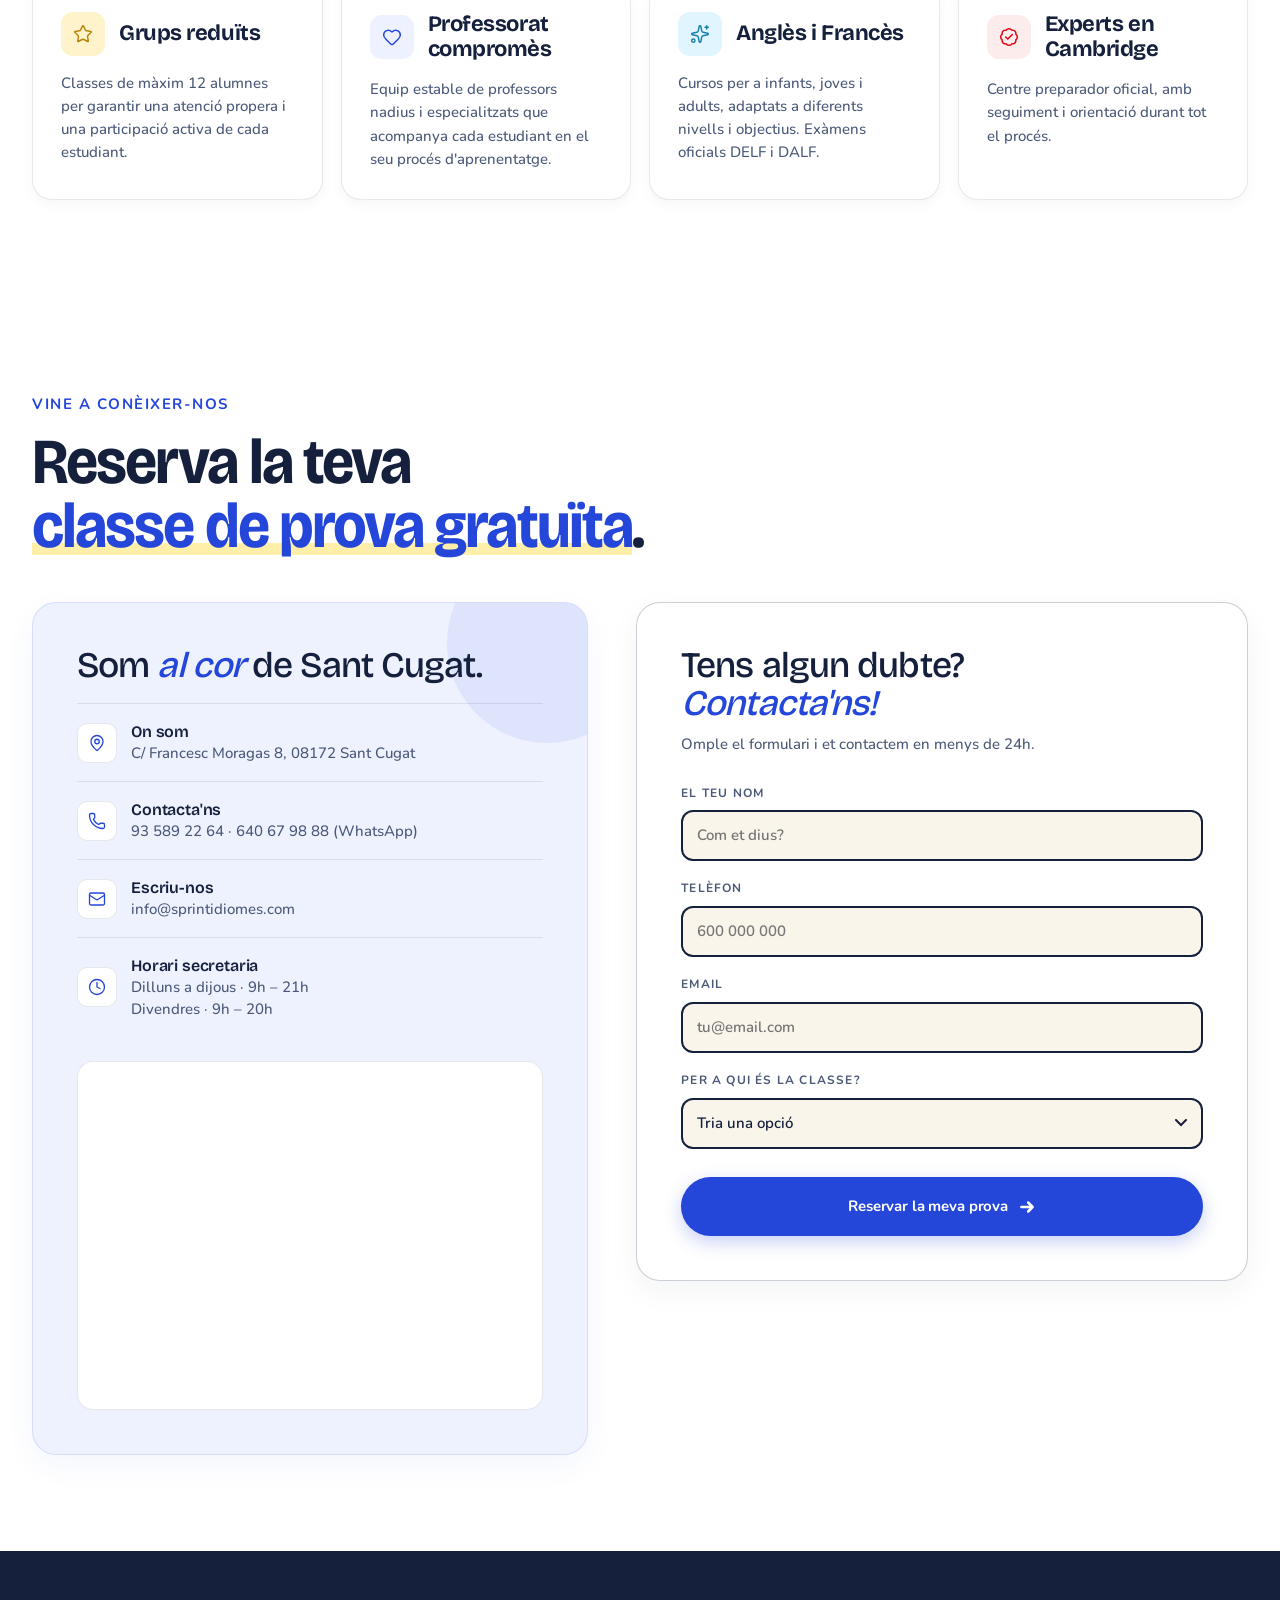
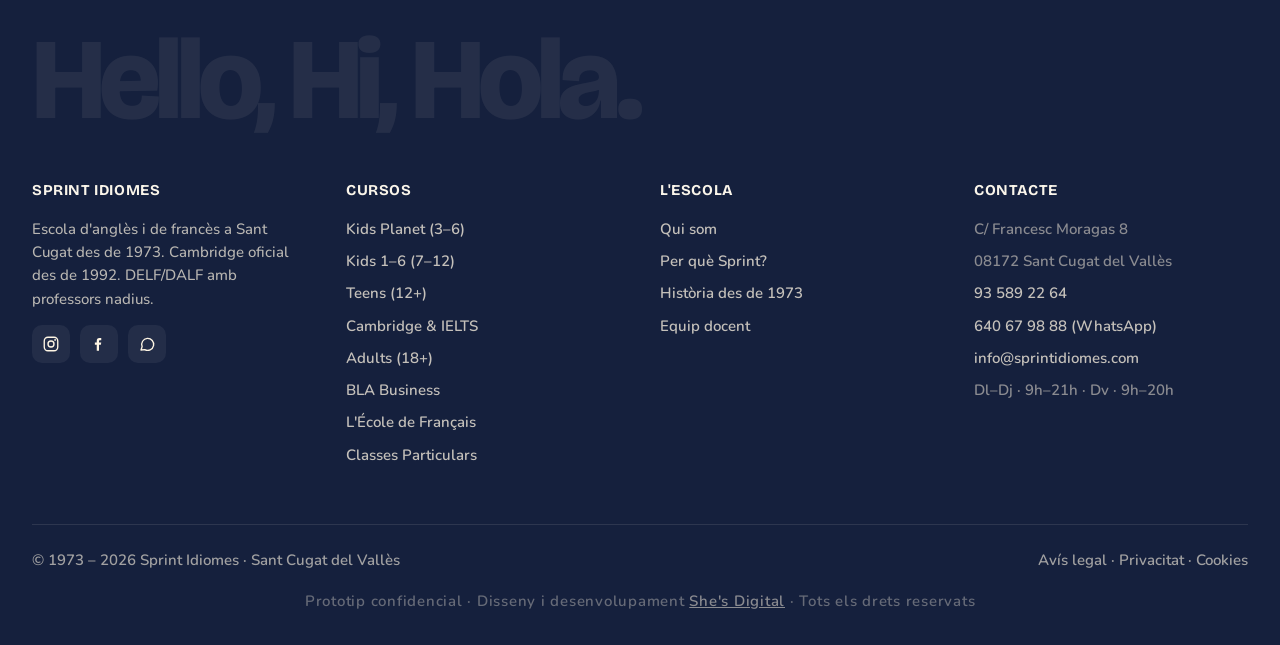
==== commit bb90c199: "Portada: efecto "SPRINT IDIOMES" al hacer scroll (sustituye las puertas) El nombre de la escuela, re" ====
--- a/index.html
+++ b/index.html
@@ -111,78 +111,6 @@
   pointer-events:none;
 }
 .portada-title,.portada-sub{text-shadow:0 2px 18px rgba(6,15,54,.45)}
-/* ---------- EFECTE PORTADA: "obre portes" ----------
-   1) Dues portes (Hello / Bonjour) s'obren i deixen veure la foto (1 cop per sessió)
-   2) El títol puja línia a línia, després subtítol i botons
-   3) Zoom lent (Ken Burns) a cada foto del carrusel */
-.portada{perspective:1800px}
-.portada-slide{transform:scale(1.1);transition:opacity 1.8s ease-in-out, transform 7s linear}
-.portada-slide.is-active{transform:scale(1)}
-
-.portada-doors{position:absolute;inset:0;z-index:6;pointer-events:none;display:none}
-.portada.intro-doors .portada-doors{display:block}
-.door{
-  position:absolute;top:0;bottom:0;width:50.5%;
-  background:linear-gradient(160deg,#0D1A55 0%,#060F36 100%);
-  display:flex;align-items:center;justify-content:center;
-  backface-visibility:hidden;
-  will-change:transform,opacity;
-}
-.door-l{left:0;transform-origin:left center;animation:door-l 1.5s cubic-bezier(.7,0,.25,1) .45s forwards;
-  box-shadow:inset -1px 0 0 rgba(255,184,0,.55)}
-.door-r{right:0;transform-origin:right center;animation:door-r 1.5s cubic-bezier(.7,0,.25,1) .45s forwards;
-  background:linear-gradient(200deg,#0D1A55 0%,#060F36 100%)}
-.door-word{
-  font-family:var(--font-display);font-weight:800;
-  font-size:clamp(44px,8vw,128px);letter-spacing:-0.04em;line-height:1;
-  color:#fff;
-  animation:door-word .45s ease-out both;
-}
-.door-r .door-word{color:var(--yellow)}
-.door::after{ /* pom de la porta */
-  content:"";position:absolute;top:50%;width:6px;height:56px;margin-top:-28px;
-  border-radius:6px;background:var(--yellow);opacity:.9;
-}
-.door-l::after{right:22px}
-.door-r::after{left:22px}
-@keyframes door-l{
-  0%{transform:rotateY(0);opacity:1}
-  80%{opacity:1}
-  100%{transform:rotateY(-100deg);opacity:0}
-}
-@keyframes door-r{
-  0%{transform:rotateY(0);opacity:1}
-  80%{opacity:1}
-  100%{transform:rotateY(100deg);opacity:0}
-}
-@keyframes door-word{from{opacity:0;transform:translateY(14px)}to{opacity:1;transform:none}}
-
-/* Entrada del text */
-.portada{--t:.15s}
-.portada.intro-doors{--t:1.2s}
-.portada-title .ln{display:block;overflow:hidden;padding-bottom:.06em}
-.portada-title .ln > span{display:inline-block;transform:translateY(110%);animation:ln-up .9s cubic-bezier(.2,.8,.2,1) forwards}
-.portada-title .ln:nth-child(1) > span{animation-delay:var(--t)}
-.portada-title .ln:nth-child(2) > span{animation-delay:calc(var(--t) + .14s)}
-.portada-badge,.portada-sub,.portada-ctas{opacity:0;animation:fade-up .8s ease-out forwards}
-.portada-badge{animation-delay:calc(var(--t) - .1s)}
-.portada-sub{animation-delay:calc(var(--t) + .35s)}
-.portada-ctas{animation-delay:calc(var(--t) + .5s)}
-@keyframes ln-up{to{transform:none}}
-@keyframes fade-up{from{opacity:0;transform:translateY(16px)}to{opacity:1;transform:none}}
-
-@media (prefers-reduced-motion:reduce){
-  .portada-doors{display:none !important}
-  .portada-slide,.portada-slide.is-active{transform:none;transition:opacity 1s}
-  .portada-title .ln > span,.portada-badge,.portada-sub,.portada-ctas{animation:none;opacity:1;transform:none}
-}
-
-.portada-content{
-  position:relative;z-index:3;
-  width:100%;max-width:1480px;
-  margin:0 auto;
-  padding:0 32px 72px;
-}
 .portada-badge{
   display:inline-flex;align-items:center;gap:8px;
   background:rgba(255,184,0,.1);
@@ -729,6 +657,41 @@
   .hero-meta-row{gap:20px}
   .nav-inner{padding:14px 22px}
 }
+
+/* ---------- PORTADA "SPRINT IDIOMES" ----------
+   El nom de l'escola, ple de fotos, creix en fer scroll fins que la foto omple la pantalla
+   i apareix el títol. Les fotos fan un zoom lent (Ken Burns). */
+.portada-slide{transform:scale(1.1);transition:opacity 1.8s ease-in-out, transform 7s linear}
+.portada-slide.is-active{transform:scale(1)}
+.hB-pin{position:relative;height:200vh}
+.hB{position:sticky;top:0;height:100vh;overflow:hidden;background:#060F36}
+.hB .portada-slideshow{position:absolute;inset:0}
+.hB-shade{position:absolute;inset:0;z-index:2;opacity:0;pointer-events:none;
+  background:linear-gradient(to top, rgba(6,15,54,.72) 0%, rgba(6,15,54,.38) 30%, rgba(6,15,54,0) 60%)}
+.hB-mask{position:absolute;inset:0;z-index:3;background:#fff;mix-blend-mode:screen;
+  display:flex;align-items:center;justify-content:center;pointer-events:none;will-change:transform}
+.hB-mask .w{font-family:var(--font-display);font-weight:800;color:#000;
+  font-size:min(19vw,29vh);letter-spacing:-0.045em;line-height:.84;white-space:nowrap;text-align:center;display:block;
+  font-variation-settings:"wdth" 85}
+.hB-top{position:absolute;left:0;right:0;top:9vh;z-index:4;text-align:center;
+  font-family:var(--font-body);font-weight:800;letter-spacing:.16em;text-transform:uppercase;font-size:13px;color:var(--ink)}
+.hB-hint{position:absolute;left:0;right:0;bottom:6vh;z-index:4;text-align:center;
+  font-family:var(--font-body);font-weight:700;font-size:14px;color:var(--ink-soft)}
+.hB-hint i{display:block;font-style:normal;font-size:20px;animation:pd-bob 1.6s ease-in-out infinite}
+@keyframes pd-bob{50%{transform:translateY(6px)}}
+.hB-content{position:absolute;left:0;right:0;bottom:0;z-index:5;opacity:0;transform:translateY(30px);
+  max-width:1480px;margin:0 auto;padding:0 32px 72px;pointer-events:none}
+.hB-content.live{pointer-events:auto}
+.hB .portada-title{max-width:820px}
+@media (max-width:960px){.hB-content{padding:0 22px 56px}}
+@media (max-width:700px){.hB-mask .w{font-size:min(25vw,29vh)}}
+@media (prefers-reduced-motion:reduce){
+  .hB-pin{height:auto}.hB{position:relative;height:90vh}
+  .hB-mask,.hB-top,.hB-hint{display:none}.hB-shade{opacity:1}
+  .hB-content{opacity:1;transform:none;pointer-events:auto}
+  .portada-slide,.portada-slide.is-active{transform:none;transition:opacity 1s}
+}
+
 </style>
 
   <!-- SEO: Open Graph -->
@@ -837,7 +800,8 @@
      Per canviar-les o reordenar-les: edita els divs .portada-slide d'aquí sota.
      Campanyes: Setembre 2026 / Gener 2027 / Abril 2027
      ===================================================== -->
-<div class="portada">
+<div class="hB-pin">
+<div class="hB">
   <div class="portada-slideshow" aria-hidden="true">
     <div class="portada-slide is-active" style="background-image:url('img-portada/sprint-entrada.jpg')"></div>
     <div class="portada-slide" style="background-image:url('img-portada/adults-1.jpg')"></div>
@@ -847,36 +811,22 @@
     <div class="portada-slide" style="background-image:url('img-portada/kids-3.jpg')"></div>
     <div class="portada-slide" style="background-image:url('img-portada/teens-4.jpg')"></div>
   </div>
-  <div class="portada-deco">1973</div>
-  <div class="portada-doors" aria-hidden="true">
-    <div class="door door-l"><span class="door-word">Hello</span></div>
-    <div class="door door-r"><span class="door-word">Bonjour</span></div>
-  </div>
-  <div class="portada-overlay"></div>
-  <div class="portada-content">
+  <div class="hB-shade"></div>
+  <div class="hB-mask" aria-hidden="true"><span class="w">SPR<span class="o">I</span>NT<br>IDIOMES</span></div>
+  <div class="hB-top" aria-hidden="true">Escola d'idiomes · Sant Cugat · des de 1973</div>
+  <div class="hB-hint" aria-hidden="true">Fes scroll<i>↓</i></div>
+  <div class="hB-content">
     <span class="portada-badge"><span class="portada-dot"></span>Curs 2026–2027 · Places limitades</span>
-    <h1 class="portada-title"><span class="ln"><span>Aprendre idiomes</span></span><span class="ln"><span>obre portes.</span></span></h1>
+    <h1 class="portada-title">Aprendre idiomes<br>obre portes.</h1>
     <p class="portada-sub">Acompanyem infants, joves i adults en l'aprenentatge d'idiomes a Sant Cugat del Vallès des de 1973.</p>
     <div class="portada-ctas">
       <a href="cursos.html" class="portada-cta">Coneix els nostres cursos <span>→</span></a>
       <a href="#contacte" class="portada-cta-ghost">Prova una classe gratuïta →</a>
     </div>
   </div>
-  <div class="portada-scroll" onclick="document.getElementById('per-a-qui').scrollIntoView({behavior:'smooth'})">
-    <div class="portada-scroll-dot"></div>
-    <svg viewBox="0 0 18 18" fill="none" xmlns="http://www.w3.org/2000/svg">
-      <path d="M4 7l5 5 5-5" stroke-width="1.8" stroke-linecap="round" stroke-linejoin="round"/>
-    </svg>
-  </div>
+</div>
 </div>
 <script>
-(function(){
-  /* Portes: només la primera vegada que s'obre la home en aquesta pestanya */
-  var portada = document.querySelector('.portada');
-  var seen = false;
-  try { seen = sessionStorage.getItem('sprint-portes') === '1'; sessionStorage.setItem('sprint-portes','1'); } catch(e){}
-  if (portada && !seen) portada.classList.add('intro-doors');
-})();
 (function(){
   var slides = document.querySelectorAll('.portada-slide');
   if(slides.length < 2) return;
@@ -886,6 +836,38 @@
     current = (current + 1) % slides.length;
     slides[current].classList.add('is-active');
   }, 5000);
+})();
+</script>
+<script>
+(function(){
+  if (matchMedia('(prefers-reduced-motion: reduce)').matches) return;
+  var pin = document.querySelector('.hB-pin'), mask = document.querySelector('.hB-mask'),
+      o = mask.querySelector('.o'), shade = document.querySelector('.hB-shade'),
+      content = document.querySelector('.hB-content'),
+      hint = document.querySelector('.hB-hint'), top = document.querySelector('.hB-top');
+  function origin(){
+    mask.style.transform = 'none';
+    var m = mask.getBoundingClientRect(), r = o.getBoundingClientRect();
+    mask.style.transformOrigin = (r.left - m.left + r.width/2) + 'px ' + (r.top - m.top + r.height/2) + 'px';
+    update();
+  }
+  function clamp(v){ return Math.max(0, Math.min(1, v)); }
+  function update(){
+    var range = pin.offsetHeight - innerHeight;
+    var p = clamp(-pin.getBoundingClientRect().top / range);
+    var z = clamp(p / .7);
+    mask.style.transform = 'scale(' + Math.pow(80, Math.pow(z, 1.4)) + ')';
+    mask.style.opacity = 1 - clamp((p - .6) / .12);
+    hint.style.opacity = top.style.opacity = 1 - clamp(p * 6);
+    var c = clamp((p - .62) / .25);
+    content.style.opacity = c; shade.style.opacity = c;
+    content.style.transform = 'translateY(' + (30 * (1 - c)) + 'px)';
+    content.classList.toggle('live', c > .5);
+  }
+  addEventListener('scroll', function(){ requestAnimationFrame(update); }, {passive:true});
+  addEventListener('resize', origin);
+  (document.fonts ? document.fonts.ready : Promise.resolve()).then(origin);
+  origin();
 })();
 </script>
 
